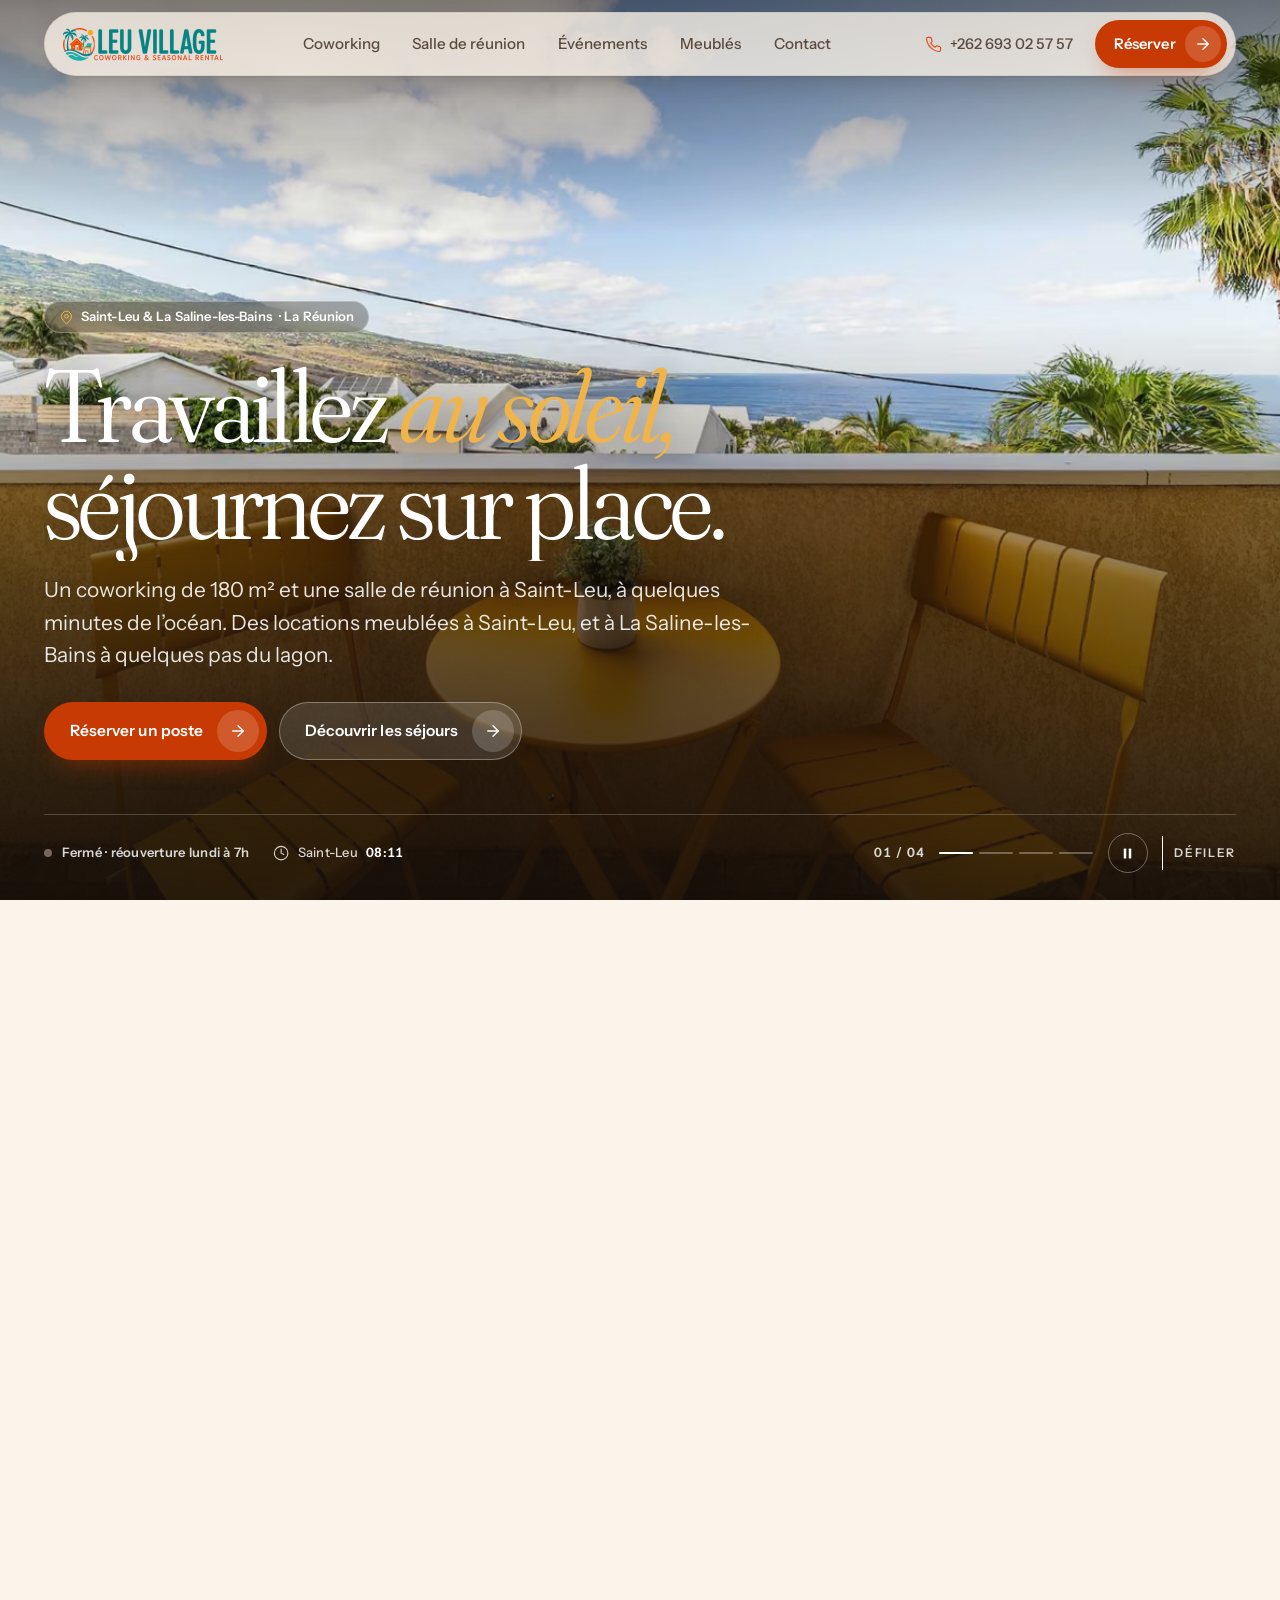
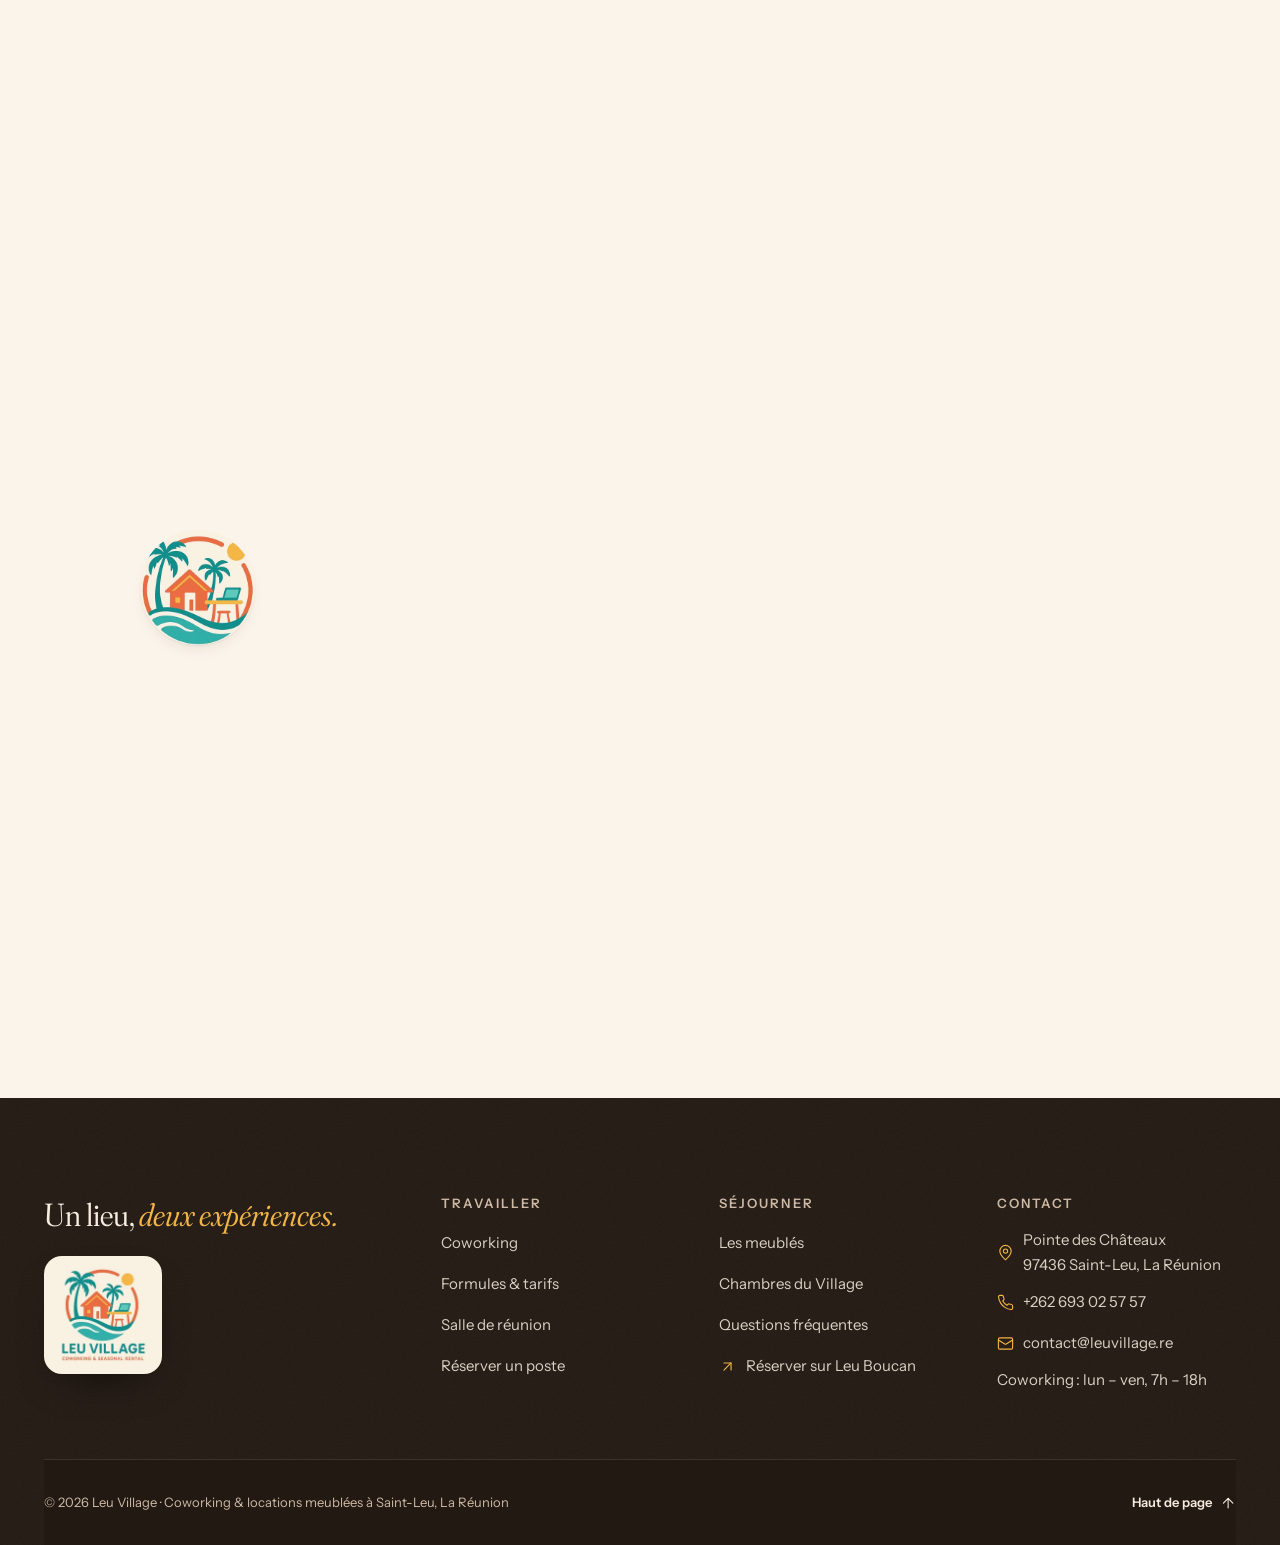
==== index.html @ 8057fae7 "Visionneuse au doigt, tags de la salle et vocabulaire « meublés » - Visionneuse des meublés : piste " ====
<!doctype html>
<html lang="fr">
<head>
<meta charset="utf-8">
<meta name="viewport" content="width=device-width, initial-scale=1, viewport-fit=cover">
<meta http-equiv="Content-Security-Policy" content="default-src 'self'; script-src 'self'; style-src 'self'; img-src 'self' data:; font-src 'self'; connect-src 'self'; frame-src https://www.google.com https://maps.google.com; form-action 'self' mailto:; base-uri 'self'; object-src 'none'; upgrade-insecure-requests">
<meta name="referrer" content="strict-origin-when-cross-origin">
<title>Leu Village — Coworking & locations meublées à Saint-Leu, La Réunion</title>
<meta name="description" content="Coworking de 180 m² avec salle de réunion à Saint-Leu, et chambres, meublés et bungalows à louer à Saint-Leu et La Saline-les-Bains, entre mer et montagne.">
<link rel="canonical" href="https://harris220.github.io/LeuVillage-Prod/">
<meta name="theme-color" content="#fbf4ea">
<meta property="og:type" content="website">
<meta property="og:locale" content="fr_FR">
<meta property="og:site_name" content="Leu Village">
<meta property="og:title" content="Leu Village — Coworking &amp; locations meublées à Saint-Leu, La Réunion">
<meta property="og:description" content="Coworking de 180 m² avec salle de réunion à Saint-Leu, et chambres, meublés et bungalows à louer à Saint-Leu et La Saline-les-Bains, entre mer et montagne.">
<meta property="og:url" content="https://harris220.github.io/LeuVillage-Prod/">
<meta property="og:image" content="https://harris220.github.io/LeuVillage-Prod/images/og-leu-village.jpg">
<meta property="og:image:width" content="1200">
<meta property="og:image:height" content="630">
<meta property="og:image:alt" content="Vue sur l’océan et les pentes de Saint-Leu depuis la Pointe des Châteaux">
<meta name="twitter:card" content="summary_large_image">
<link rel="icon" href="assets/img/favicon.ico" sizes="any">
<link rel="icon" type="image/png" href="assets/img/favicon-32.png" sizes="32x32">
<link rel="apple-touch-icon" href="assets/img/apple-touch-icon.png">
<link rel="preload" href="assets/fonts/fraunces.woff2" as="font" type="font/woff2" crossorigin>
<link rel="preload" href="assets/fonts/instrument-sans.woff2" as="font" type="font/woff2" crossorigin>
<link rel="preload" as="image" type="image/avif" imagesrcset="images/vue-mer-balcon-480.avif 480w, images/vue-mer-balcon-768.avif 768w, images/vue-mer-balcon-1280.avif 1280w, images/vue-mer-balcon-1920.avif 1920w, images/vue-mer-balcon-2560.avif 2560w" imagesizes="100vw" fetchpriority="high">
<link rel="stylesheet" href="assets/css/main.css?v=afa4deef04">
<script src="assets/js/main.js?v=4fcca2a781" defer></script>
<script type="application/ld+json">{"@context":"https://schema.org","@type":"LocalBusiness","name":"Leu Village","url":"https://harris220.github.io/LeuVillage-Prod/","description":"Espace de coworking de 180 m², salle de réunion, chambres et locations meublées à Saint-Leu et La Saline-les-Bains, La Réunion.","telephone":"+262693025757","email":"contact@leuvillage.re","image":"https://harris220.github.io/LeuVillage-Prod/images/og-leu-village.jpg","address":{"@type":"PostalAddress","streetAddress":"Pointe des Châteaux","postalCode":"97436","addressLocality":"Saint-Leu","addressRegion":"La Réunion","addressCountry":"RE"},"openingHoursSpecification":[{"@type":"OpeningHoursSpecification","dayOfWeek":["Monday","Tuesday","Wednesday","Thursday","Friday"],"opens":"07:00","closes":"18:00"}]}</script>
</head>
<body id="top">

<a class="skip-link" href="#main">Aller au contenu</a>
<header class="site-header" data-header>
  <div class="site-header__bar">
    <a class="site-header__logo" href="index.html" aria-label="Leu Village, retour à l’accueil">
      <picture>
        <source type="image/webp" srcset="assets/img/logo-leu-village-320.webp 320w, assets/img/logo-leu-village-640.webp 640w" sizes="170px">
        <img src="assets/img/logo-leu-village-320.png" srcset="assets/img/logo-leu-village-320.png 320w, assets/img/logo-leu-village-640.png 640w" sizes="170px" width="320" height="66" alt="Leu Village — Coworking &amp; Seasonal Rental">
      </picture>
    </a>
    <nav class="site-nav" aria-label="Navigation principale">
      <ul>
        <li><a href="coworking.html">Coworking</a></li>
        <li><a href="salle-de-reunion.html">Salle de réunion</a></li>
        <li><a href="evenements.html">Événements</a></li>
        <li><a href="meubles.html">Meublés</a></li>
        <li><a href="contact.html">Contact</a></li>
      </ul>
    </nav>
    <div class="site-header__actions">
      <a class="site-header__phone" href="tel:+262693025757" aria-label="Appeler Leu Village au +262 693 02 57 57"><svg class="icon" viewBox="0 0 24 24" aria-hidden="true" focusable="false"><path d="M22 16.92v3a2 2 0 0 1-2.18 2 19.79 19.79 0 0 1-8.63-3.07 19.5 19.5 0 0 1-6-6 19.79 19.79 0 0 1-3.07-8.67A2 2 0 0 1 4.11 2h3a2 2 0 0 1 2 1.72 12.84 12.84 0 0 0 .7 2.81 2 2 0 0 1-.45 2.11L8.09 9.91a16 16 0 0 0 6 6l1.27-1.27a2 2 0 0 1 2.11-.45 12.84 12.84 0 0 0 2.81.7A2 2 0 0 1 22 16.92z"/></svg><span>+262 693 02 57 57</span></a>
      <a class="btn btn--primary btn--sm" href="reserver.html" aria-label="Réserver"><span class="btn__label"><span class="btn__text" data-label="Réserver">Réserver</span></span><span class="btn__icon" aria-hidden="true"><svg class="icon" viewBox="0 0 24 24" aria-hidden="true" focusable="false"><path d="M5 12h14"/><path d="m12 5 7 7-7 7"/></svg><svg class="icon" viewBox="0 0 24 24" aria-hidden="true" focusable="false"><path d="M5 12h14"/><path d="m12 5 7 7-7 7"/></svg></span></a>
      <button class="menu-toggle" type="button" aria-expanded="false" aria-controls="mobile-menu"><span class="sr-only">Ouvrir le menu</span><span class="menu-toggle__bars" aria-hidden="true"></span></button>
    </div>
  </div>
</header>
<div class="mobile-menu" id="mobile-menu">
  <nav class="mobile-menu__nav" aria-label="Menu principal">
    <ul>
      <li><a class="d-0" href="index.html" aria-current="page"><small>01</small>Accueil</a></li>
      <li class="mobile-menu__group"><p class="mobile-menu__title">Travailler</p><ul><li><a class="d-1" href="coworking.html"><small>02</small>Coworking</a></li><li><a class="d-2" href="salle-de-reunion.html"><small>03</small>Salle de réunion</a></li><li><a class="d-3" href="evenements.html"><small>04</small>Événements</a></li></ul></li>
      <li class="mobile-menu__group"><p class="mobile-menu__title">Séjourner</p><ul><li><a class="d-4" href="meubles.html"><small>05</small>Les meublés</a></li></ul></li>
      <li class="mobile-menu__group"><p class="mobile-menu__title">Infos</p><ul><li><a class="d-5" href="contact.html"><small>06</small>Contact</a></li><li><a class="d-6" href="reserver.html"><small>07</small>Réserver</a></li></ul></li>
    </ul>
  </nav>
  <div class="mobile-menu__foot">
    <div class="mobile-menu__contact">
      <a href="tel:+262693025757"><svg class="icon" viewBox="0 0 24 24" aria-hidden="true" focusable="false"><path d="M22 16.92v3a2 2 0 0 1-2.18 2 19.79 19.79 0 0 1-8.63-3.07 19.5 19.5 0 0 1-6-6 19.79 19.79 0 0 1-3.07-8.67A2 2 0 0 1 4.11 2h3a2 2 0 0 1 2 1.72 12.84 12.84 0 0 0 .7 2.81 2 2 0 0 1-.45 2.11L8.09 9.91a16 16 0 0 0 6 6l1.27-1.27a2 2 0 0 1 2.11-.45 12.84 12.84 0 0 0 2.81.7A2 2 0 0 1 22 16.92z"/></svg>+262 693 02 57 57</a>
      <a href="mailto:contact@leuvillage.re"><svg class="icon" viewBox="0 0 24 24" aria-hidden="true" focusable="false"><rect width="20" height="16" x="2" y="4" rx="2"/><path d="m22 7-8.97 5.7a1.94 1.94 0 0 1-2.06 0L2 7"/></svg>contact@leuvillage.re</a>
    </div>
    <a class="btn btn--primary" href="reserver.html" aria-label="Réserver"><span class="btn__label"><span class="btn__text" data-label="Réserver">Réserver</span></span><span class="btn__icon" aria-hidden="true"><svg class="icon" viewBox="0 0 24 24" aria-hidden="true" focusable="false"><path d="M5 12h14"/><path d="m12 5 7 7-7 7"/></svg><svg class="icon" viewBox="0 0 24 24" aria-hidden="true" focusable="false"><path d="M5 12h14"/><path d="m12 5 7 7-7 7"/></svg></span></a>
  </div>
</div>
<main id="main" tabindex="-1">

<section class="hero intro" data-hero data-hero-slides aria-labelledby="page-titre">
  <div class="hero__media">
      <div class="hero__slide is-active"><picture><source type="image/avif" srcset="images/vue-mer-balcon-480.avif 480w, images/vue-mer-balcon-768.avif 768w, images/vue-mer-balcon-1280.avif 1280w, images/vue-mer-balcon-1920.avif 1920w, images/vue-mer-balcon-2560.avif 2560w" sizes="100vw"><source type="image/webp" srcset="images/vue-mer-balcon-480.webp 480w, images/vue-mer-balcon-768.webp 768w, images/vue-mer-balcon-1280.webp 1280w, images/vue-mer-balcon-1920.webp 1920w, images/vue-mer-balcon-2560.webp 2560w" sizes="100vw"><img src="images/vue-mer-balcon-768.webp" width="2560" height="1706" alt="Balcon aux chaises jaunes face à l’océan et aux pentes de Saint-Leu" fetchpriority="high" decoding="async"></picture></div>
      <div class="hero__slide"><picture><source type="image/avif" data-defer-srcset="images/piscine-bougainvillier-480.avif 480w, images/piscine-bougainvillier-768.avif 768w, images/piscine-bougainvillier-1280.avif 1280w, images/piscine-bougainvillier-1920.avif 1920w, images/piscine-bougainvillier-2560.avif 2560w" sizes="100vw"><source type="image/webp" data-defer-srcset="images/piscine-bougainvillier-480.webp 480w, images/piscine-bougainvillier-768.webp 768w, images/piscine-bougainvillier-1280.webp 1280w, images/piscine-bougainvillier-1920.webp 1920w, images/piscine-bougainvillier-2560.webp 2560w" sizes="100vw"><img data-defer-src="images/piscine-bougainvillier-768.webp" width="2560" height="1707" alt="Piscine privative et terrasse en bois sous les palmiers de la Pointe des Châteaux" loading="lazy" decoding="async"></picture></div>
      <div class="hero__slide"><picture><source type="image/avif" data-defer-srcset="images/bungalow-jardin-480.avif 480w, images/bungalow-jardin-800.avif 800w, images/bungalow-jardin-1280.avif 1280w, images/bungalow-jardin-1600.avif 1600w" sizes="100vw"><source type="image/webp" data-defer-srcset="images/bungalow-jardin-480.webp 480w, images/bungalow-jardin-800.webp 800w, images/bungalow-jardin-1280.webp 1280w, images/bungalow-jardin-1600.webp 1600w" sizes="100vw"><img data-defer-src="images/bungalow-jardin-800.webp" width="2560" height="1706" alt="Salon de jardin en bambou au cœur d’un jardin tropical à La Saline-les-Bains" loading="lazy" decoding="async"></picture></div>
      <div class="hero__slide"><picture><source type="image/avif" data-defer-srcset="images/terrasse-piscine-480.avif 480w, images/terrasse-piscine-768.avif 768w, images/terrasse-piscine-1280.avif 1280w, images/terrasse-piscine-1920.avif 1920w, images/terrasse-piscine-2560.avif 2560w" sizes="100vw"><source type="image/webp" data-defer-srcset="images/terrasse-piscine-480.webp 480w, images/terrasse-piscine-768.webp 768w, images/terrasse-piscine-1280.webp 1280w, images/terrasse-piscine-1920.webp 1920w, images/terrasse-piscine-2560.webp 2560w" sizes="100vw"><img data-defer-src="images/terrasse-piscine-768.webp" width="2560" height="1707" alt="Terrasse couverte au bord de la piscine, transats et végétation tropicale" loading="lazy" decoding="async"></picture></div>
  </div>
  <div class="container hero__inner">
    <div class="hero__content">
      <span class="chip chip--glass d-0" data-intro><svg class="icon" viewBox="0 0 24 24" aria-hidden="true" focusable="false"><path d="M20 10c0 4.993-5.539 10.193-7.399 11.799a1 1 0 0 1-1.202 0C9.539 20.193 4 14.993 4 10a8 8 0 0 1 16 0"/><circle cx="12" cy="10" r="3"/></svg>Saint-Leu &amp; La Saline-les-Bains<span class="hide-sm"> · La Réunion</span></span>
      <h1 class="hero__title" id="page-titre">
        <span class="line"><span class="d-0">Travaillez <em class="accent">au soleil,</em></span></span>
        <span class="line"><span class="d-1">séjournez sur place.</span></span>
      </h1>
      <p class="hero__lead d-1" data-intro>Un coworking de 180 m² et une salle de réunion à Saint-Leu, à quelques minutes de l’océan. Des locations meublées à Saint-Leu, et à La Saline-les-Bains à quelques pas du lagon.</p>
      <div class="hero__actions btn-row d-2" data-intro>
        <a class="btn btn--primary" href="reserver.html?offre=coworking" aria-label="Réserver un poste" data-magnetic><span class="btn__label"><span class="btn__text" data-label="Réserver un poste">Réserver un poste</span></span><span class="btn__icon" aria-hidden="true"><svg class="icon" viewBox="0 0 24 24" aria-hidden="true" focusable="false"><path d="M5 12h14"/><path d="m12 5 7 7-7 7"/></svg><svg class="icon" viewBox="0 0 24 24" aria-hidden="true" focusable="false"><path d="M5 12h14"/><path d="m12 5 7 7-7 7"/></svg></span></a>
        <a class="btn btn--glass" href="meubles.html" aria-label="Découvrir les séjours"><span class="btn__label"><span class="btn__text" data-label="Découvrir les séjours">Découvrir les séjours</span></span><span class="btn__icon" aria-hidden="true"><svg class="icon" viewBox="0 0 24 24" aria-hidden="true" focusable="false"><path d="M5 12h14"/><path d="m12 5 7 7-7 7"/></svg><svg class="icon" viewBox="0 0 24 24" aria-hidden="true" focusable="false"><path d="M5 12h14"/><path d="m12 5 7 7-7 7"/></svg></span></a>
      </div>
    </div>
    <div class="hero__meta d-3" data-intro>
      <div class="hero__meta-group">
        <p class="status" data-status><span class="status__dot"></span><span data-status-text>Accès libre · lun – ven, 7h – 18h</span></p>
        <p class="hero__clock"><svg class="icon" viewBox="0 0 24 24" aria-hidden="true" focusable="false"><circle cx="12" cy="12" r="10"/><path d="M12 6v6l4 2"/></svg><span>Saint-Leu</span><time data-clock>UTC+4</time></p>
      </div>
      <div class="hero__controls">
        <span class="hero__count" aria-hidden="true"><span data-hero-count>01</span> / 04</span>
        <div class="hero__bars"><button class="hero__bar is-active" type="button" aria-label="Afficher la photo 1" aria-current="true"><span></span></button><button class="hero__bar" type="button" aria-label="Afficher la photo 2"><span></span></button><button class="hero__bar" type="button" aria-label="Afficher la photo 3"><span></span></button><button class="hero__bar" type="button" aria-label="Afficher la photo 4"><span></span></button></div>
        <button class="hero__pause" type="button" aria-pressed="false" aria-label="Mettre le diaporama en pause"><svg class="icon icon-pause" viewBox="0 0 24 24" aria-hidden="true" focusable="false"><rect x="14" y="4" width="4" height="16" rx="1"/><rect x="6" y="4" width="4" height="16" rx="1"/></svg><svg class="icon icon-play" viewBox="0 0 24 24" aria-hidden="true" focusable="false"><path d="M7 4.5v15a1 1 0 0 0 1.5.86l12-7.5a1 1 0 0 0 0-1.72l-12-7.5A1 1 0 0 0 7 4.5z"/></svg></button>
        <a class="scroll-cue" href="#univers"><span class="scroll-cue__line" aria-hidden="true"></span>Défiler</a>
      </div>
    </div>
  </div>
</section>

<section class="section section--universes" id="univers" aria-label="Nos deux activités">
  <div class="container universes">
    
<div class="universe-cell d-0" data-reveal="left">
  <article class="universe universe--work" data-tilt>
    <div class="universe__media parallax-wrap" data-reveal-img>
      <picture data-parallax="0.06"><source type="image/avif" srcset="images/coworking-openspace-480.avif 480w, images/coworking-openspace-800.avif 800w, images/coworking-openspace-1024.avif 1024w" sizes="(min-width: 900px) 46vw, 100vw"><source type="image/webp" srcset="images/coworking-openspace-480.webp 480w, images/coworking-openspace-800.webp 800w, images/coworking-openspace-1024.webp 1024w" sizes="(min-width: 900px) 46vw, 100vw"><img src="images/coworking-openspace-800.webp" width="1024" height="1024" alt="Image d’illustration : open space lumineux avec postes de travail et plantes vertes" loading="lazy" decoding="async" class="fade-img"></picture>
      <p class="place-badge"><span class="place-badge__icon"><svg class="icon" viewBox="0 0 24 24" aria-hidden="true" focusable="false"><path d="M20 10c0 4.993-5.539 10.193-7.399 11.799a1 1 0 0 1-1.202 0C9.539 20.193 4 14.993 4 10a8 8 0 0 1 16 0"/><circle cx="12" cy="10" r="3"/></svg></span><span class="place-badge__text"><span class="sr-only">Lieu : </span>Saint-Leu</span></p>
      <span class="media-note"><svg class="icon" viewBox="0 0 24 24" aria-hidden="true" focusable="false"><circle cx="12" cy="12" r="10"/><path d="M12 16v-4"/><path d="M12 8h.01"/></svg>Image d’illustration</span>
    </div>
    <div class="universe__body" data-stagger>
      <p class="universe__label"><svg class="icon" viewBox="0 0 24 24" aria-hidden="true" focusable="false"><path d="M20 16V7a2 2 0 0 0-2-2H6a2 2 0 0 0-2 2v9m16 0H4m16 0 1.28 2.55a1 1 0 0 1-.9 1.45H3.62a1 1 0 0 1-.9-1.45L4 16"/></svg>Travailler</p>
      <h2 class="universe__title"><a class="universe__link" href="coworking.html">Coworking &amp; salle de réunion</a></h2>
      <p class="universe__text">180 m² pour les indépendants, télétravailleurs et entreprises : postes en open space ou en zone calme, une salle de réunion, une terrasse et un parking privé.</p>
      <ul class="universe__facts"><li><svg class="icon" viewBox="0 0 24 24" aria-hidden="true" focusable="false"><rect width="20" height="14" x="2" y="3" rx="2"/><path d="M8 21h8"/><path d="M12 17v4"/></svg>8 postes, avec ou sans écran</li><li><svg class="icon" viewBox="0 0 24 24" aria-hidden="true" focusable="false"><circle cx="12" cy="12" r="10"/><path d="M12 6v6l4 2"/></svg>Accès libre lun – ven, 7h – 18h</li><li><svg class="icon" viewBox="0 0 24 24" aria-hidden="true" focusable="false"><path d="M2 3h20"/><path d="M21 3v11a2 2 0 0 1-2 2H5a2 2 0 0 1-2-2V3"/><path d="m7 21 5-5 5 5"/></svg>Salle de réunion 6 à 8 personnes</li></ul>
      <div class="universe__actions">
        <span class="btn btn--primary" aria-hidden="true"><span class="btn__label"><span class="btn__text" data-label="Découvrir le coworking">Découvrir le coworking</span></span><span class="btn__icon"><svg class="icon" viewBox="0 0 24 24" aria-hidden="true" focusable="false"><path d="M5 12h14"/><path d="m12 5 7 7-7 7"/></svg><svg class="icon" viewBox="0 0 24 24" aria-hidden="true" focusable="false"><path d="M5 12h14"/><path d="m12 5 7 7-7 7"/></svg></span></span>
        <a class="link universe__secondary" href="salle-de-reunion.html">La salle de réunion <svg class="icon" viewBox="0 0 24 24" aria-hidden="true" focusable="false"><path d="M5 12h14"/><path d="m12 5 7 7-7 7"/></svg></a>
      </div>
    </div>
  </article>
</div>
    
<div class="universe-cell d-1" data-reveal="right">
  <article class="universe universe--stay" data-tilt>
    <div class="universe__media parallax-wrap" data-reveal-img>
      <picture data-parallax="0.06"><source type="image/avif" srcset="images/piscine-bougainvillier-480.avif 480w, images/piscine-bougainvillier-768.avif 768w, images/piscine-bougainvillier-1280.avif 1280w, images/piscine-bougainvillier-1920.avif 1920w, images/piscine-bougainvillier-2560.avif 2560w" sizes="(min-width: 900px) 46vw, 100vw"><source type="image/webp" srcset="images/piscine-bougainvillier-480.webp 480w, images/piscine-bougainvillier-768.webp 768w, images/piscine-bougainvillier-1280.webp 1280w, images/piscine-bougainvillier-1920.webp 1920w, images/piscine-bougainvillier-2560.webp 2560w" sizes="(min-width: 900px) 46vw, 100vw"><img src="images/piscine-bougainvillier-768.webp" width="2560" height="1707" alt="Piscine privative et terrasse en bois sous les palmiers, à la Pointe des Châteaux" loading="lazy" decoding="async" class="fade-img"></picture>
      <p class="place-badge"><span class="place-badge__icon"><svg class="icon" viewBox="0 0 24 24" aria-hidden="true" focusable="false"><path d="M20 10c0 4.993-5.539 10.193-7.399 11.799a1 1 0 0 1-1.202 0C9.539 20.193 4 14.993 4 10a8 8 0 0 1 16 0"/><circle cx="12" cy="10" r="3"/></svg></span><span class="place-badge__text"><span class="sr-only">Lieu : </span>Saint-Leu / La Saline</span></p>
      
    </div>
    <div class="universe__body" data-stagger>
      <p class="universe__label"><svg class="icon" viewBox="0 0 24 24" aria-hidden="true" focusable="false"><path d="M2 20v-8a2 2 0 0 1 2-2h16a2 2 0 0 1 2 2v8"/><path d="M4 10V6a2 2 0 0 1 2-2h12a2 2 0 0 1 2 2v4"/><path d="M12 4v6"/><path d="M2 18h20"/></svg>Séjourner</p>
      <h2 class="universe__title"><a class="universe__link" href="meubles.html">Chambres, meublés &amp; bungalows</a></h2>
      <p class="universe__text">Des chambres sur place, des meublés à la Pointe des Châteaux et des bungalows à deux pas du lagon de La Saline-les-Bains.</p>
      <ul class="universe__facts"><li><svg class="icon" viewBox="0 0 24 24" aria-hidden="true" focusable="false"><path d="M2 20v-8a2 2 0 0 1 2-2h16a2 2 0 0 1 2 2v8"/><path d="M4 10V6a2 2 0 0 1 2-2h12a2 2 0 0 1 2 2v4"/><path d="M12 4v6"/><path d="M2 18h20"/></svg>Chambres, T3, T5 et bungalows</li><li><svg class="icon" viewBox="0 0 24 24" aria-hidden="true" focusable="false"><path d="M2 6c.6.5 1.2 1 2.5 1C7 7 7 5 9.5 5c2.6 0 2.4 2 5 2 2.5 0 2.5-2 5-2 1.3 0 1.9.5 2.5 1"/><path d="M2 12c.6.5 1.2 1 2.5 1 2.5 0 2.5-2 5-2 2.6 0 2.4 2 5 2 2.5 0 2.5-2 5-2 1.3 0 1.9.5 2.5 1"/><path d="M2 18c.6.5 1.2 1 2.5 1 2.5 0 2.5-2 5-2 2.6 0 2.4 2 5 2 2.5 0 2.5-2 5-2 1.3 0 1.9.5 2.5 1"/></svg>Saint-Leu et La Saline-les-Bains</li><li><svg class="icon" viewBox="0 0 24 24" aria-hidden="true" focusable="false"><path d="M9.937 15.5A2 2 0 0 0 8.5 14.063l-6.135-1.582a.5.5 0 0 1 0-.962L8.5 9.936A2 2 0 0 0 9.937 8.5l1.582-6.135a.5.5 0 0 1 .963 0L14.063 8.5A2 2 0 0 0 15.5 9.937l6.135 1.581a.5.5 0 0 1 0 .964L15.5 14.063a2 2 0 0 0-1.437 1.437l-1.582 6.135a.5.5 0 0 1-.963 0z"/></svg>Draps et linge fournis</li></ul>
      <div class="universe__actions">
        <span class="btn btn--primary" aria-hidden="true"><span class="btn__label"><span class="btn__text" data-label="Découvrir les meublés">Découvrir les meublés</span></span><span class="btn__icon"><svg class="icon" viewBox="0 0 24 24" aria-hidden="true" focusable="false"><path d="M5 12h14"/><path d="m12 5 7 7-7 7"/></svg><svg class="icon" viewBox="0 0 24 24" aria-hidden="true" focusable="false"><path d="M5 12h14"/><path d="m12 5 7 7-7 7"/></svg></span></span>
        <a class="link universe__secondary" href="https://www.leuboucan.re/" target="_blank" rel="noopener noreferrer">Réserver <svg class="icon" viewBox="0 0 24 24" aria-hidden="true" focusable="false"><path d="M7 7h10v10"/><path d="M7 17 17 7"/></svg><span class="sr-only"> un logement (nouvel onglet)</span></a>
      </div>
    </div>
  </article>
</div>
  </div>
  <div class="container">
    <a class="event-band" href="evenements.html" data-reveal>
      <span class="event-band__icon"><svg class="icon" viewBox="0 0 24 24" aria-hidden="true" focusable="false"><path d="M9.937 15.5A2 2 0 0 0 8.5 14.063l-6.135-1.582a.5.5 0 0 1 0-.962L8.5 9.936A2 2 0 0 0 9.937 8.5l1.582-6.135a.5.5 0 0 1 .963 0L14.063 8.5A2 2 0 0 0 15.5 9.937l6.135 1.581a.5.5 0 0 1 0 .964L15.5 14.063a2 2 0 0 0-1.437 1.437l-1.582 6.135a.5.5 0 0 1-.963 0z"/></svg></span>
      <span class="event-band__text"><strong>Organiser un événement :</strong> privatisez le coworking et les meublés.</span>
      <span class="event-band__cta">Découvrir <svg class="icon" viewBox="0 0 24 24" aria-hidden="true" focusable="false"><path d="M5 12h14"/><path d="m12 5 7 7-7 7"/></svg></span>
    </a>
  </div>
</section>

<section class="section section--tight about" aria-labelledby="about-titre">
  <div class="container about__grid">
    <img class="about__emblem" src="assets/img/emblem-320.webp" width="160" height="160" alt="" loading="lazy" decoding="async">
    <div>
      <h2 class="h3 about__title" id="about-titre" data-split>Leu Village, <em class="accent">entre mer et montagne</em></h2>
      <p class="lead" data-reveal>Sur la côte ouest de La Réunion, Leu Village réunit un espace de coworking de 180 m² à la Pointe des Châteaux et des logements meublés, de Saint-Leu à La Saline-les-Bains. Indépendants, télétravailleurs, nomades digitaux ou vacanciers : chacun y trouve un cadre pour travailler ou un pied-à-terre à quelques minutes de l’océan.</p>
    </div>
  </div>
</section>

<section class="section section--tight contact-band-wrap" aria-labelledby="contact-titre">
  <div class="container">
    <div class="contact-band" data-reveal>
      <div class="contact-band__head">
        <h2 class="h3" id="contact-titre">Une question ? <em class="accent">Parlons-en.</em></h2>
        <p class="muted">Pour le coworking, la salle ou un séjour, nous vous répondons avec plaisir.</p>
      </div>
      <ul class="contact-band__list">
        <li><a class="contact-card" href="tel:+262693025757"><span class="contact-card__icon"><svg class="icon" viewBox="0 0 24 24" aria-hidden="true" focusable="false"><path d="M22 16.92v3a2 2 0 0 1-2.18 2 19.79 19.79 0 0 1-8.63-3.07 19.5 19.5 0 0 1-6-6 19.79 19.79 0 0 1-3.07-8.67A2 2 0 0 1 4.11 2h3a2 2 0 0 1 2 1.72 12.84 12.84 0 0 0 .7 2.81 2 2 0 0 1-.45 2.11L8.09 9.91a16 16 0 0 0 6 6l1.27-1.27a2 2 0 0 1 2.11-.45 12.84 12.84 0 0 0 2.81.7A2 2 0 0 1 22 16.92z"/></svg></span><span><span class="contact-card__label">Téléphone</span><span class="contact-card__value">+262 693 02 57 57</span></span></a></li>
        <li><a class="contact-card" href="mailto:contact@leuvillage.re"><span class="contact-card__icon"><svg class="icon" viewBox="0 0 24 24" aria-hidden="true" focusable="false"><rect width="20" height="16" x="2" y="4" rx="2"/><path d="m22 7-8.97 5.7a1.94 1.94 0 0 1-2.06 0L2 7"/></svg></span><span><span class="contact-card__label">E-mail</span><span class="contact-card__value">contact@leuvillage.re</span></span></a></li>
        <li><a class="contact-card" href="https://www.google.com/maps/search/?api=1&query=Pointe+des+Ch%C3%A2teaux%2C+97436+Saint-Leu%2C+La+R%C3%A9union" target="_blank" rel="noopener noreferrer"><span class="contact-card__icon"><svg class="icon" viewBox="0 0 24 24" aria-hidden="true" focusable="false"><path d="M20 10c0 4.993-5.539 10.193-7.399 11.799a1 1 0 0 1-1.202 0C9.539 20.193 4 14.993 4 10a8 8 0 0 1 16 0"/><circle cx="12" cy="10" r="3"/></svg></span><span><span class="contact-card__label">Coworking · itinéraire<span class="sr-only"> (nouvel onglet)</span></span><span class="contact-card__value">Pointe des Châteaux, Saint-Leu</span></span></a></li>
      </ul>
      <div class="btn-row"><a class="btn btn--dark" href="contact.html" aria-label="Nous écrire"><span class="btn__label"><span class="btn__text" data-label="Nous écrire">Nous écrire</span></span><span class="btn__icon" aria-hidden="true"><svg class="icon" viewBox="0 0 24 24" aria-hidden="true" focusable="false"><path d="M5 12h14"/><path d="m12 5 7 7-7 7"/></svg><svg class="icon" viewBox="0 0 24 24" aria-hidden="true" focusable="false"><path d="M5 12h14"/><path d="m12 5 7 7-7 7"/></svg></span></a></div>
    </div>
  </div>
</section>

</main>

<footer class="site-footer on-night">
  <div class="container site-footer__top">
    <div class="site-footer__brand">
      <p class="site-footer__tagline">Un lieu, <em>deux expériences.</em></p>
      <picture class="site-footer__logo">
        <source type="image/webp" srcset="assets/img/logo-leu-village-carre-240.webp 240w, assets/img/logo-leu-village-carre-480.webp 480w" sizes="128px">
        <img src="assets/img/logo-leu-village-carre-240.jpg" width="240" height="240" alt="Leu Village, coworking et locations à Saint-Leu" loading="lazy" decoding="async">
      </picture>
    </div>
    <nav aria-labelledby="footer-travailler">
      <h2 id="footer-travailler">Travailler</h2>
      <ul class="site-footer__list">
        <li><a href="coworking.html">Coworking</a></li>
        <li><a href="coworking.html#formules">Formules &amp; tarifs</a></li>
        <li><a href="salle-de-reunion.html">Salle de réunion</a></li>
        <li><a href="reserver.html?offre=coworking">Réserver un poste</a></li>
      </ul>
    </nav>
    <nav aria-labelledby="footer-sejourner">
      <h2 id="footer-sejourner">Séjourner</h2>
      <ul class="site-footer__list">
        <li><a href="meubles.html">Les meublés</a></li>
        <li><a href="meubles.html#chambres">Chambres du Village</a></li>
        <li><a href="meubles.html#questions">Questions fréquentes</a></li>
        <li><a href="https://www.leuboucan.re/" target="_blank" rel="noopener noreferrer"><svg class="icon" viewBox="0 0 24 24" aria-hidden="true" focusable="false"><path d="M7 7h10v10"/><path d="M7 17 17 7"/></svg>Réserver sur Leu Boucan<span class="sr-only"> (nouvel onglet)</span></a></li>
      </ul>
    </nav>
    <div>
      <h2>Contact</h2>
      <ul class="site-footer__list">
        <li><a href="https://www.google.com/maps/search/?api=1&query=Pointe+des+Ch%C3%A2teaux%2C+97436+Saint-Leu%2C+La+R%C3%A9union" target="_blank" rel="noopener noreferrer"><svg class="icon" viewBox="0 0 24 24" aria-hidden="true" focusable="false"><path d="M20 10c0 4.993-5.539 10.193-7.399 11.799a1 1 0 0 1-1.202 0C9.539 20.193 4 14.993 4 10a8 8 0 0 1 16 0"/><circle cx="12" cy="10" r="3"/></svg><span>Pointe des Châteaux<br>97436 Saint-Leu, La Réunion<span class="sr-only"> (itinéraire, nouvel onglet)</span></span></a></li>
        <li><a href="tel:+262693025757"><svg class="icon" viewBox="0 0 24 24" aria-hidden="true" focusable="false"><path d="M22 16.92v3a2 2 0 0 1-2.18 2 19.79 19.79 0 0 1-8.63-3.07 19.5 19.5 0 0 1-6-6 19.79 19.79 0 0 1-3.07-8.67A2 2 0 0 1 4.11 2h3a2 2 0 0 1 2 1.72 12.84 12.84 0 0 0 .7 2.81 2 2 0 0 1-.45 2.11L8.09 9.91a16 16 0 0 0 6 6l1.27-1.27a2 2 0 0 1 2.11-.45 12.84 12.84 0 0 0 2.81.7A2 2 0 0 1 22 16.92z"/></svg>+262 693 02 57 57</a></li>
        <li><a href="mailto:contact@leuvillage.re"><svg class="icon" viewBox="0 0 24 24" aria-hidden="true" focusable="false"><rect width="20" height="16" x="2" y="4" rx="2"/><path d="m22 7-8.97 5.7a1.94 1.94 0 0 1-2.06 0L2 7"/></svg>contact@leuvillage.re</a></li>
        <li>Coworking : lun – ven, 7h – 18h</li>
      </ul>
    </div>
  </div>
  <div class="container site-footer__bottom">
    <p>© <span data-year>2026</span> Leu Village · Coworking &amp; locations meublées à Saint-Leu, La Réunion</p>
    <a class="to-top" href="#top">Haut de page <svg class="icon" viewBox="0 0 24 24" aria-hidden="true" focusable="false"><path d="M5 12h14"/><path d="m12 5 7 7-7 7"/></svg></a>
  </div>
</footer>

</body>
</html>
---- assets/css/main.css ----
/* ==========================================================================
   Leu Village — Coworking & locations meublées · Saint-Leu, La Réunion
   Design system : crème + corail (le teal reste dans le logo)
   Typo : Fraunces (titres) · Instrument Sans (texte)
   ========================================================================== */

/* ---------- Polices (auto-hébergées) ---------- */
@font-face {
  font-family: "Fraunces";
  src: url("../fonts/fraunces.woff2") format("woff2");
  font-weight: 300 600;
  font-style: normal;
  font-display: swap;
}
@font-face {
  font-family: "Fraunces";
  src: url("../fonts/fraunces-italic.woff2") format("woff2");
  font-weight: 300 600;
  font-style: italic;
  font-display: swap;
}
@font-face {
  font-family: "Instrument Sans";
  src: url("../fonts/instrument-sans.woff2") format("woff2");
  font-weight: 400 700;
  font-style: normal;
  font-display: swap;
}
/* Polices de secours calées pour limiter les décalages au chargement */
@font-face {
  font-family: "Fraunces Fallback";
  src: local("Georgia");
  size-adjust: 101%;
  ascent-override: 96%;
  descent-override: 25%;
  line-gap-override: 0%;
}
@font-face {
  font-family: "Instrument Sans Fallback";
  src: local("Arial");
  size-adjust: 95%;
  ascent-override: 100%;
  descent-override: 26%;
  line-gap-override: 0%;
}

/* ---------- Jetons ---------- */
:root {
  /* Couleurs (échantillonnées sur le logo) */
  --cream: #fbf4ea;
  --sand: #f2e8d9;
  --sand-2: #eadcc6;
  --surface: #fffdf9;
  --ink: #2e2318;
  --ink-2: #5c4b3d;
  --muted: #75655a;
  --line: #ecdfca;
  --line-2: #ddccb2;
  --coral: #e4480c;
  --coral-600: #c73a04;
  --coral-700: #b43305;
  --coral-100: #fbe4d7;
  --amber: #f0b448;
  --amber-100: #fbf0d8;
  --amber-ink: #6b4a12;
  --night: #221912;
  --night-2: #30241a;
  --on-night: #f8ecdf;
  --on-night-muted: #cdb9a5;
  --danger: #a8281e;

  /* Typographie */
  --ff-display: "Fraunces", "Fraunces Fallback", Georgia, "Times New Roman", serif;
  --ff-text: "Instrument Sans", "Instrument Sans Fallback", "Segoe UI", system-ui, -apple-system, sans-serif;
  --fs-hero: clamp(2.85rem, 1.15rem + 6.6vw, 7.6rem);
  --fs-h1: clamp(2.55rem, 1.35rem + 4.4vw, 5.6rem);
  --fs-h2: clamp(2.05rem, 1.3rem + 2.9vw, 4.15rem);
  --fs-h3: clamp(1.45rem, 1.18rem + 1.05vw, 2.2rem);
  --fs-h4: clamp(1.18rem, 1.08rem + 0.42vw, 1.45rem);
  --fs-lead: clamp(1.08rem, 1rem + 0.38vw, 1.34rem);
  --fs-body: clamp(1rem, 0.975rem + 0.12vw, 1.0625rem);
  --fs-sm: 0.9375rem;
  --fs-xs: 0.8125rem;
  --fs-2xs: 0.75rem;

  /* Mise en page */
  --gutter: clamp(1rem, 0.35rem + 3vw, 3rem);
  --container: 1360px;
  --container-narrow: 940px;
  --section: clamp(4.5rem, 2.8rem + 7vw, 9.5rem);
  --header-h: 64px;
  --header-top: 12px;

  /* Rayons */
  --r-xs: 8px;
  --r-sm: 12px;
  --r-md: 18px;
  --r-lg: 26px;
  --r-xl: 36px;
  --r-pill: 999px;

  /* Ombres : toujours décalées, jamais en halo */
  --sh-1: 0 1px 2px rgb(46 35 24 / 0.06), 0 8px 20px -12px rgb(46 35 24 / 0.2);
  --sh-2: 0 2px 6px rgb(46 35 24 / 0.07), 0 20px 44px -22px rgb(46 35 24 / 0.32);
  --sh-3: 0 6px 14px rgb(46 35 24 / 0.08), 0 44px 84px -34px rgb(46 35 24 / 0.42);
  --sh-coral: 0 12px 26px -12px rgb(199 58 4 / 0.6);

  /* Mouvement */
  --ease-out: cubic-bezier(0.22, 1, 0.36, 1);
  --ease-in-out: cubic-bezier(0.65, 0, 0.35, 1);
  --ease-in: cubic-bezier(0.55, 0, 1, 0.45);
  --ease-back: cubic-bezier(0.34, 1.45, 0.64, 1);
  --t-fast: 180ms;
  --t-base: 320ms;
  --t-slow: 700ms;
  --t-slower: 1100ms;

  /* Plans */
  --z-header: 70;
  --z-menu: 60;
  --z-dialog: 80;
  --z-cursor: 90;

  color-scheme: light;
  interpolate-size: allow-keywords;
}

/* ---------- Base ---------- */
*,
*::before,
*::after {
  box-sizing: border-box;
}
html {
  -webkit-text-size-adjust: 100%;
  text-size-adjust: 100%;
  scroll-padding-top: calc(var(--header-h) + var(--header-top) + 24px);
}
@media (prefers-reduced-motion: no-preference) {
  html {
    scroll-behavior: smooth;
  }
}
body {
  margin: 0;
  min-height: 100vh;
  background: var(--cream);
  color: var(--ink);
  font-family: var(--ff-text);
  font-size: var(--fs-body);
  line-height: 1.65;
  font-kerning: normal;
  -webkit-font-smoothing: antialiased;
  -moz-osx-font-smoothing: grayscale;
  overflow-x: clip;
}
img,
picture,
svg,
video,
iframe {
  display: block;
  max-width: 100%;
}
img {
  height: auto;
}
a {
  color: inherit;
  text-decoration: none;
}
button,
input,
select,
textarea {
  font: inherit;
  color: inherit;
  letter-spacing: inherit;
}
button {
  cursor: pointer;
  background: none;
  border: 0;
  padding: 0;
}
h1,
h2,
h3,
h4 {
  margin: 0;
  font-family: var(--ff-display);
  font-weight: 380;
  line-height: 1.04;
  letter-spacing: -0.022em;
  text-wrap: balance;
}
p {
  margin: 0;
  text-wrap: pretty;
}
ul,
ol {
  margin: 0;
  padding: 0;
  list-style: none;
}
figure,
dl,
dd {
  margin: 0;
}
em {
  font-style: italic;
}
strong {
  font-weight: 600;
}
::selection {
  background: var(--coral-600);
  color: #fff;
}
:focus-visible {
  outline: 2.5px solid var(--coral-600);
  outline-offset: 3px;
  border-radius: 6px;
}
.on-night :focus-visible,
.hero :focus-visible {
  outline-color: var(--amber);
}
[hidden] {
  display: none !important;
}
.icon {
  width: 1.25em;
  height: 1.25em;
  flex: none;
  fill: none;
  stroke: currentColor;
  stroke-width: 1.6;
  stroke-linecap: round;
  stroke-linejoin: round;
}
.sr-only {
  position: absolute !important;
  width: 1px;
  height: 1px;
  padding: 0;
  margin: -1px;
  overflow: hidden;
  clip: rect(0 0 0 0);
  white-space: nowrap;
  border: 0;
}
.skip-link {
  position: fixed;
  top: 12px;
  left: 12px;
  z-index: 200;
  padding: 0.8rem 1.2rem;
  border-radius: var(--r-pill);
  background: var(--ink);
  color: var(--cream);
  font-weight: 600;
  transform: translateY(-160%);
  transition: transform var(--t-base) var(--ease-out);
}
.skip-link:focus-visible {
  transform: none;
}

/* ---------- Mise en page ---------- */
.container {
  width: min(100% - 2 * var(--gutter), var(--container));
  margin-inline: auto;
}
.section {
  position: relative;
  padding-block: var(--section);
}
.section--sand {
  background: var(--sand);
}
/* Section mise en avant : un seul panneau sable par page, posé sur le crème avec les coins
   arrondis de la carte « Réserver » et du bandeau de contact. */
.section--panel {
  margin-inline: clamp(0.5rem, 1.5vw, 1.5rem);
  border: 1px solid var(--line);
  border-radius: clamp(24px, 3vw, var(--r-xl));
  background: var(--sand);
}
.section--tight {
  padding-block: calc(var(--section) * 0.62);
}
.section--flush-top {
  padding-top: 0;
}
.stack > * + * {
  margin-top: var(--stack, 1.25rem);
}

/* ---------- Typographie ---------- */
.eyebrow {
  display: inline-flex;
  align-items: center;
  gap: 0.75rem;
  font-size: var(--fs-xs);
  font-weight: 600;
  letter-spacing: 0.16em;
  text-transform: uppercase;
  color: var(--ink-2);
}
.eyebrow__num {
  font-family: var(--ff-display);
  font-style: italic;
  font-weight: 400;
  font-size: 1.05rem;
  letter-spacing: 0;
  text-transform: none;
  color: var(--coral-600);
}
.eyebrow__num::after {
  content: "";
  display: inline-block;
  width: 28px;
  height: 1px;
  margin-left: 0.75rem;
  vertical-align: middle;
  background: currentColor;
  opacity: 0.6;
}
.eyebrow--dot::before {
  content: "";
  width: 7px;
  height: 7px;
  border-radius: 50%;
  background: var(--coral);
}
.on-night .eyebrow,
.hero .eyebrow {
  color: var(--on-night-muted);
}
.on-night .eyebrow__num,
.hero .eyebrow__num {
  color: var(--amber);
}
.h2 {
  font-size: var(--fs-h2);
  font-weight: 370;
  line-height: 1.02;
  letter-spacing: -0.026em;
}
.h3 {
  font-size: var(--fs-h3);
  font-weight: 400;
  line-height: 1.08;
  letter-spacing: -0.018em;
}
.h4 {
  font-size: var(--fs-h4);
  font-weight: 480;
  line-height: 1.2;
  letter-spacing: -0.01em;
}
.accent {
  font-style: italic;
  font-weight: 340;
  color: var(--coral);
}
.on-night .accent,
.hero .accent,
.cta-card .accent {
  color: var(--amber);
}
.lead {
  font-size: var(--fs-lead);
  line-height: 1.55;
  color: var(--ink-2);
  max-width: 60ch;
}
.on-night .lead,
.hero .lead {
  color: rgb(248 236 223 / 0.86);
}
.muted {
  color: var(--muted);
}
.small {
  font-size: var(--fs-sm);
}

/* En-tête de section */
.section-head {
  display: grid;
  gap: 1.4rem 4rem;
  margin-bottom: clamp(2.5rem, 1.5rem + 3.5vw, 5rem);
}
.section-head__title {
  max-width: 17ch;
}
.section-head--split {
  grid-template-columns: minmax(0, 1.15fr) minmax(0, 0.85fr);
  align-items: end;
}
.section-head--split .lead {
  justify-self: end;
}
.section-head--center {
  justify-items: center;
  text-align: center;
}
.section-head--center .section-head__title {
  max-width: 20ch;
}
.section-head--center .lead {
  margin-inline: auto;
}
@media (max-width: 899px) {
  .section-head--split {
    grid-template-columns: 1fr;
  }
  .section-head--split .lead {
    justify-self: start;
  }
}

/* ---------- Liens ---------- */
.link {
  display: inline-flex;
  align-items: center;
  gap: 0.5rem;
  font-weight: 600;
  color: var(--coral-700);
  background: linear-gradient(currentColor, currentColor) 0 100% / 0 1.5px no-repeat;
  padding-bottom: 2px;
  transition: background-size var(--t-slow) var(--ease-out), color var(--t-base);
}
.link:hover {
  background-size: 100% 1.5px;
}
.link .icon {
  transition: transform var(--t-base) var(--ease-out);
}
.link:hover .icon {
  transform: translateX(4px);
}

/* ---------- Boutons ---------- */
.btn {
  --btn-bg: var(--coral-600);
  --btn-bg-hover: var(--coral-700);
  --btn-fg: #fff;
  --btn-icon-bg: rgb(255 255 255 / 0.16);
  --btn-icon-fg: currentColor;
  position: relative;
  display: inline-flex;
  align-items: center;
  justify-content: center;
  gap: 0.85rem;
  min-height: 54px;
  padding: 0.45rem 0.45rem 0.45rem 1.55rem;
  border: 1px solid transparent;
  border-radius: var(--r-pill);
  background: var(--btn-bg);
  color: var(--btn-fg);
  font-family: var(--ff-text);
  font-size: 0.97rem;
  font-weight: 600;
  line-height: 1;
  letter-spacing: 0.005em;
  white-space: nowrap;
  cursor: pointer;
  isolation: isolate;
  touch-action: manipulation;
  -webkit-tap-highlight-color: transparent;
  transition:
    background-color var(--t-base) var(--ease-out),
    border-color var(--t-base) var(--ease-out),
    color var(--t-base) var(--ease-out),
    box-shadow var(--t-base) var(--ease-out),
    transform var(--t-base) var(--ease-out);
}
.btn:not(:has(.btn__icon)) {
  padding-inline: 1.6rem;
}
.btn:hover {
  background: var(--btn-bg-hover);
}
.btn:active {
  transform: scale(0.98);
}
.btn__label {
  display: block;
  overflow: hidden;
  padding-block: 0.2em;
}
.btn__text {
  position: relative;
  display: block;
  transition: transform 0.55s var(--ease-out);
}
.btn__text::after {
  content: attr(data-label);
  position: absolute;
  left: 0;
  top: 100%;
  padding-top: 0.4em;
}
.btn:hover .btn__text,
.btn:focus-visible .btn__text {
  transform: translateY(calc(-100% - 0.4em));
}
.btn__icon {
  position: relative;
  display: grid;
  place-items: center;
  width: 42px;
  height: 42px;
  border-radius: 50%;
  background: var(--btn-icon-bg);
  color: var(--btn-icon-fg);
  overflow: hidden;
  transition: background-color var(--t-base) var(--ease-out), transform var(--t-base) var(--ease-out);
}
.btn__icon .icon {
  width: 18px;
  height: 18px;
  stroke-width: 1.8;
  transition: transform 0.55s var(--ease-out);
}
.btn__icon .icon + .icon {
  position: absolute;
  transform: translateX(-180%);
}
.btn:hover .btn__icon .icon:first-child,
.btn:focus-visible .btn__icon .icon:first-child {
  transform: translateX(180%);
}
.btn:hover .btn__icon .icon + .icon,
.btn:focus-visible .btn__icon .icon + .icon {
  transform: none;
}
.btn--primary {
  box-shadow: var(--sh-coral);
}
.btn--primary:hover {
  box-shadow: 0 16px 30px -12px rgb(199 58 4 / 0.7);
}
.btn--light {
  --btn-bg: #fff;
  --btn-bg-hover: var(--surface);
  --btn-fg: var(--ink);
  --btn-icon-bg: var(--coral-600);
  --btn-icon-fg: #fff;
  box-shadow: var(--sh-1);
}
.btn--ghost {
  --btn-bg: transparent;
  --btn-bg-hover: rgb(46 35 24 / 0.05);
  --btn-fg: var(--ink);
  --btn-icon-bg: var(--ink);
  --btn-icon-fg: var(--cream);
  border-color: var(--line-2);
}
.btn--ghost:hover {
  border-color: var(--ink-2);
}
.btn--glass {
  --btn-bg: rgb(255 255 255 / 0.12);
  --btn-bg-hover: rgb(255 255 255 / 0.22);
  --btn-fg: #fff;
  --btn-icon-bg: rgb(255 255 255 / 0.18);
  border-color: rgb(255 255 255 / 0.32);
  -webkit-backdrop-filter: blur(10px) saturate(1.3);
  backdrop-filter: blur(10px) saturate(1.3);
}
.btn--dark {
  --btn-bg: var(--ink);
  --btn-bg-hover: #000;
  --btn-fg: var(--cream);
  --btn-icon-bg: var(--coral-600);
  --btn-icon-fg: #fff;
}
.btn--sm {
  min-height: 46px;
  gap: 0.6rem;
  padding: 0.3rem 0.3rem 0.3rem 1.15rem;
  font-size: 0.92rem;
}
.btn--sm:not(:has(.btn__icon)) {
  padding-inline: 1.2rem;
}
.btn--sm .btn__icon {
  width: 36px;
  height: 36px;
}
.btn[disabled],
.btn[aria-disabled="true"] {
  opacity: 0.5;
  pointer-events: none;
}
.btn.is-loading .btn__icon .icon {
  opacity: 0;
}
.btn.is-loading .btn__icon::after {
  content: "";
  position: absolute;
  width: 18px;
  height: 18px;
  border: 2px solid currentColor;
  border-right-color: transparent;
  border-radius: 50%;
  animation: spin 0.8s linear infinite;
}
.btn-row {
  display: flex;
  flex-wrap: wrap;
  gap: 0.75rem;
  align-items: center;
}
.icon-btn {
  display: inline-grid;
  place-items: center;
  width: 48px;
  height: 48px;
  border-radius: 50%;
  border: 1px solid var(--line-2);
  background: var(--surface);
  color: var(--ink);
  transition: background-color var(--t-base), border-color var(--t-base), color var(--t-base), transform var(--t-base) var(--ease-out);
}
.icon-btn:hover {
  background: var(--ink);
  border-color: var(--ink);
  color: var(--cream);
}
.icon-btn:active {
  transform: scale(0.94);
}
.icon-btn[disabled] {
  opacity: 0.35;
  pointer-events: none;
}
.icon-btn .icon {
  width: 20px;
  height: 20px;
}

/* ---------- Pastilles ---------- */
.chip {
  display: inline-flex;
  align-items: center;
  gap: 0.45rem;
  min-height: 32px;
  padding: 0.3rem 0.85rem;
  border-radius: var(--r-pill);
  border: 1px solid var(--line-2);
  background: var(--surface);
  color: var(--ink-2);
  font-size: var(--fs-xs);
  font-weight: 600;
  letter-spacing: 0.01em;
  line-height: 1.2;
  white-space: nowrap;
}
.chip .icon {
  width: 15px;
  height: 15px;
  color: var(--coral);
}
.chip--glass {
  border-color: rgb(255 255 255 / 0.28);
  background: rgb(30 20 14 / 0.32);
  color: #fff;
  -webkit-backdrop-filter: blur(10px);
  backdrop-filter: blur(10px);
}
.chip--glass .icon {
  color: var(--amber);
}
.chip--amber {
  border-color: rgb(240 180 72 / 0.55);
  background: var(--amber-100);
  color: var(--amber-ink);
}
.chip--amber .icon {
  color: var(--amber-ink);
}
.chips {
  display: flex;
  flex-wrap: wrap;
  gap: 0.5rem;
}
.chips__break {
  flex-basis: 100%;
  height: 0;
}

/* ---------- En-tête ---------- */
.site-header {
  position: fixed;
  inset: var(--header-top) 0 auto;
  z-index: var(--z-header);
  padding-inline: var(--gutter);
  pointer-events: none;
  view-transition-name: site-header;
}
.site-header__bar {
  pointer-events: auto;
  display: grid;
  grid-template-columns: auto 1fr auto;
  align-items: center;
  gap: 1rem;
  width: min(100%, var(--container));
  height: var(--header-h);
  margin-inline: auto;
  padding: 0 0.5rem 0 1.15rem;
  border-radius: var(--r-pill);
  border: 1px solid rgb(46 35 24 / 0.07);
  background: rgb(251 244 234 / 0.78);
  -webkit-backdrop-filter: blur(18px) saturate(1.5);
  backdrop-filter: blur(18px) saturate(1.5);
  box-shadow: 0 1px 2px rgb(46 35 24 / 0.05), 0 12px 30px -18px rgb(46 35 24 / 0.35);
  transition: transform 0.6s var(--ease-out), background-color var(--t-base);
}
@supports not ((backdrop-filter: blur(1px)) or (-webkit-backdrop-filter: blur(1px))) {
  .site-header__bar {
    background: rgb(251 244 234 / 0.97);
  }
}
.site-header.is-hidden .site-header__bar {
  transform: translateY(calc(-100% - var(--header-top) - 12px));
}
.site-header__logo {
  display: flex;
  align-items: center;
  height: 44px;
  border-radius: 10px;
}
.site-header__logo img {
  width: auto;
  height: 33px;
}
.site-nav {
  justify-self: center;
}
.site-nav ul {
  display: flex;
  align-items: center;
  gap: 0.15rem;
}
.site-nav a {
  position: relative;
  display: block;
  padding: 0.6rem 0.95rem;
  border-radius: var(--r-pill);
  color: var(--ink-2);
  font-size: 0.95rem;
  font-weight: 500;
  white-space: nowrap;
  transition: background-color var(--t-base), color var(--t-base);
}
.site-nav a:hover {
  background: rgb(46 35 24 / 0.06);
  color: var(--ink);
}
.site-nav a[aria-current="page"] {
  color: var(--coral-700);
  background: var(--coral-100);
}
.site-header__actions {
  display: flex;
  align-items: center;
  gap: 0.4rem;
  justify-self: end;
}
.site-header__phone {
  display: inline-flex;
  align-items: center;
  gap: 0.5rem;
  height: 46px;
  padding: 0 0.95rem;
  border-radius: var(--r-pill);
  color: var(--ink-2);
  font-size: 0.92rem;
  font-weight: 500;
  white-space: nowrap;
  transition: background-color var(--t-base), color var(--t-base);
}
.site-header__phone:hover {
  background: rgb(46 35 24 / 0.06);
  color: var(--ink);
}
.site-header__phone .icon {
  width: 17px;
  height: 17px;
  color: var(--coral);
}
.menu-toggle {
  display: none;
  position: relative;
  width: 46px;
  height: 46px;
  border-radius: 50%;
  background: var(--ink);
  color: var(--cream);
}
.menu-toggle__bars,
.menu-toggle__bars::before,
.menu-toggle__bars::after {
  position: absolute;
  left: 50%;
  top: 50%;
  width: 18px;
  height: 1.6px;
  margin-left: -9px;
  border-radius: 2px;
  background: currentColor;
  transition: transform 0.5s var(--ease-out), opacity var(--t-fast);
}
.menu-toggle__bars {
  background: transparent;
}
.menu-toggle__bars::before {
  content: "";
  transform: translateY(-4px);
}
.menu-toggle__bars::after {
  content: "";
  transform: translateY(4px);
}
.menu-toggle[aria-expanded="true"] .menu-toggle__bars::before {
  transform: rotate(45deg);
}
.menu-toggle[aria-expanded="true"] .menu-toggle__bars::after {
  transform: rotate(-45deg);
}
/* Cinq entrées de menu : le numéro passe en icône sous 1280 px, les liens se resserrent,
   puis le menu bascule en burger sous 1100 px (seuil repris dans main.js). */
@media (max-width: 1279px) {
  .site-header__phone span {
    display: none;
  }
  .site-header__phone {
    width: 46px;
    padding: 0;
    justify-content: center;
  }
  .site-nav a {
    padding-inline: 0.7rem;
  }
}
@media (max-width: 1099px) {
  .site-nav {
    display: none;
  }
  .menu-toggle {
    display: inline-block;
  }
  .site-header__bar {
    grid-template-columns: auto 1fr;
  }
}
@media (max-width: 599px) {
  :root {
    --header-h: 60px;
    --header-top: 10px;
  }
  .site-header__bar {
    padding-left: 0.95rem;
  }
  .site-header__logo img {
    height: 28px;
  }
  .site-header__phone {
    display: none;
  }
  .site-header__actions .btn {
    min-height: 44px;
    padding: 0 1.05rem;
  }
  .site-header__actions .btn .btn__icon {
    display: none;
  }
}
@media (max-width: 359px) {
  .site-header__logo img {
    height: 24px;
  }
  .site-header__actions .btn {
    padding: 0 0.85rem;
    font-size: 0.86rem;
  }
}

/* ---------- Menu mobile ---------- */
.mobile-menu {
  position: fixed;
  inset: 0;
  z-index: var(--z-menu);
  display: flex;
  flex-direction: column;
  padding: calc(var(--header-top) + var(--header-h) + 2rem) var(--gutter) max(1.5rem, env(safe-area-inset-bottom));
  background: var(--cream);
  overflow-y: auto;
  overscroll-behavior: contain;
  visibility: hidden;
  clip-path: inset(0 0 100% 0);
  transition: clip-path 0.75s var(--ease-in-out), visibility 0s linear 0.75s;
}
.mobile-menu.is-open {
  visibility: visible;
  clip-path: inset(0 0 0 0);
  transition: clip-path 0.75s var(--ease-in-out), visibility 0s;
}
.mobile-menu__nav {
  flex: 1;
}
.mobile-menu__nav li {
  border-bottom: 1px solid var(--line);
  overflow: hidden;
}
.mobile-menu__nav a {
  display: flex;
  align-items: baseline;
  gap: 1rem;
  padding: 0.9rem 0;
  font-family: var(--ff-display);
  font-size: clamp(1.75rem, 1.2rem + 3.5vw, 2.6rem);
  font-weight: 360;
  line-height: 1.1;
  letter-spacing: -0.02em;
  transform: translateY(110%);
  transition: transform 0.8s var(--ease-out), color var(--t-base);
  transition-delay: calc(var(--i, 0) * 60ms);
}
.mobile-menu__nav a small {
  font-family: var(--ff-text);
  font-size: var(--fs-xs);
  font-weight: 600;
  letter-spacing: 0.1em;
  color: var(--coral-600);
}
.mobile-menu__nav a[aria-current="page"] {
  color: var(--coral-600);
}
.mobile-menu.is-open .mobile-menu__nav a {
  transform: none;
  transition-delay: calc(0.25s + var(--i, 0) * 60ms);
}
.mobile-menu__foot {
  display: grid;
  gap: 1.25rem;
  padding-top: 2rem;
  opacity: 0;
  transform: translateY(16px);
  transition: opacity 0.5s, transform 0.7s var(--ease-out);
}
.mobile-menu.is-open .mobile-menu__foot {
  opacity: 1;
  transform: none;
  transition-delay: 0.55s;
}
.mobile-menu__contact {
  display: grid;
  gap: 0.4rem;
  color: var(--ink-2);
  font-size: var(--fs-sm);
}
.mobile-menu__contact a {
  display: inline-flex;
  align-items: center;
  gap: 0.6rem;
  min-height: 40px;
}
.mobile-menu__contact .icon {
  color: var(--coral);
}
@media (min-width: 1000px) {
  .mobile-menu {
    display: none;
  }
}

/* ---------- Statut ouvert / fermé ---------- */
.status {
  display: inline-flex;
  align-items: center;
  gap: 0.6rem;
  font-size: var(--fs-xs);
  font-weight: 600;
  letter-spacing: 0.02em;
}
.status__dot {
  position: relative;
  width: 8px;
  height: 8px;
  border-radius: 50%;
  background: var(--muted);
}
.status.is-open .status__dot {
  background: var(--amber);
}
.status.is-open .status__dot::after {
  content: "";
  position: absolute;
  inset: -4px;
  border-radius: 50%;
  border: 1.5px solid var(--amber);
  animation: pulse 2.2s var(--ease-out) infinite;
}

/* ---------- Hero accueil ---------- */
.hero {
  position: relative;
  display: grid;
  align-items: end;
  min-height: 100svh;
  min-height: max(100svh, 620px);
  color: #fff;
  background: var(--night);
  overflow: clip;
  isolation: isolate;
}
.hero--page {
  min-height: max(84svh, 560px);
}
.hero__media {
  position: absolute;
  inset: 0;
  z-index: -2;
  will-change: transform;
}
.hero__slide {
  position: absolute;
  inset: 0;
  opacity: 0;
  transition: opacity 1.8s var(--ease-in-out);
}
.hero__slide.is-active {
  opacity: 1;
}
.hero__slide img {
  width: 100%;
  height: 100%;
  object-fit: cover;
  transform: scale(1.1);
}
.hero__slide.is-active img {
  animation: kenburns 10s var(--ease-out) forwards;
}
.hero__slide:first-child.is-active img {
  animation-name: kenburns-first;
}
.hero::before,
.hero::after {
  content: "";
  position: absolute;
  inset: 0;
  z-index: -1;
  pointer-events: none;
}
.hero::before {
  background:
    linear-gradient(180deg, rgb(26 17 11 / 0.55) 0%, rgb(26 17 11 / 0) 26%),
    linear-gradient(0deg, rgb(24 15 9 / 0.86) 0%, rgb(24 15 9 / 0.5) 34%, rgb(24 15 9 / 0) 64%),
    radial-gradient(120% 70% at 12% 92%, rgb(24 15 9 / 0.55) 0%, rgb(24 15 9 / 0) 60%);
}
.hero::after {
  opacity: 0.09;
  background-image: url("data:image/svg+xml,%3Csvg xmlns='http://www.w3.org/2000/svg' width='160' height='160'%3E%3Cfilter id='n'%3E%3CfeTurbulence type='fractalNoise' baseFrequency='.9' numOctaves='2' stitchTiles='stitch'/%3E%3CfeColorMatrix values='0 0 0 0 1 0 0 0 0 1 0 0 0 0 1 0 0 0 .55 0'/%3E%3C/filter%3E%3Crect width='100%25' height='100%25' filter='url(%23n)'/%3E%3C/svg%3E");
  mix-blend-mode: soft-light;
}
.hero__inner {
  position: relative;
  padding-top: calc(var(--header-top) + var(--header-h) + 3rem);
  padding-bottom: clamp(1.25rem, 3vh, 2.25rem);
}
.hero__content {
  max-width: 980px;
}
.hero__content > .chip {
  margin-bottom: clamp(1.25rem, 2.5vh, 2rem);
}
.hero__title {
  font-size: var(--fs-hero);
  font-weight: 340;
  line-height: 0.95;
  letter-spacing: -0.035em;
  text-shadow: 0 2px 30px rgb(20 13 8 / 0.35);
}
.hero--page .hero__title {
  font-size: var(--fs-h1);
}
.line {
  display: block;
  overflow: hidden;
  padding: 0 0.12em 0.1em 0;
  margin-bottom: -0.1em;
}
.line > span {
  display: block;
}
.hero__lead {
  margin-top: clamp(1.25rem, 2.6vh, 2rem);
  font-size: var(--fs-lead);
  line-height: 1.55;
  max-width: 54ch;
  color: rgb(255 255 255 / 0.88);
}
.hero__actions {
  margin-top: clamp(1.5rem, 3.4vh, 2.5rem);
}
.hero__meta {
  display: flex;
  align-items: center;
  justify-content: space-between;
  gap: 1rem 2rem;
  flex-wrap: wrap;
  margin-top: clamp(2.25rem, 6vh, 4.5rem);
  padding-top: 1.1rem;
  border-top: 1px solid rgb(255 255 255 / 0.2);
  color: rgb(255 255 255 / 0.82);
  font-size: var(--fs-xs);
}
.hero__meta-group {
  display: flex;
  align-items: center;
  gap: 1.5rem;
  flex-wrap: wrap;
}
.hero__clock {
  display: inline-flex;
  align-items: center;
  gap: 0.5rem;
  font-weight: 500;
  letter-spacing: 0.02em;
}
.hero__clock time {
  font-variant-numeric: tabular-nums;
  font-weight: 600;
  color: #fff;
}
.hero__controls {
  display: flex;
  align-items: center;
  gap: 0.9rem;
}
.hero__count {
  font-variant-numeric: tabular-nums;
  font-weight: 600;
  letter-spacing: 0.08em;
}
.hero__bars {
  display: flex;
  gap: 6px;
}
.hero__bar {
  position: relative;
  width: 34px;
  height: 24px;
}
.hero__bar::before,
.hero__bar span {
  content: "";
  position: absolute;
  left: 0;
  right: 0;
  top: 50%;
  height: 2px;
  margin-top: -1px;
  border-radius: 2px;
  background: rgb(255 255 255 / 0.3);
}
.hero__bar span {
  background: #fff;
  transform: scaleX(0);
  transform-origin: left;
}
.hero__bar.is-done span {
  transform: scaleX(1);
}
.hero__bar.is-active span {
  animation: bar-fill var(--slide-dur, 7s) linear forwards;
}
.hero.is-paused .hero__bar.is-active span,
.hero.is-offscreen .hero__bar.is-active span {
  animation-play-state: paused;
}
.hero__pause {
  display: grid;
  place-items: center;
  width: 40px;
  height: 40px;
  border-radius: 50%;
  border: 1px solid rgb(255 255 255 / 0.35);
  color: #fff;
  transition: background-color var(--t-base);
}
.hero__pause:hover {
  background: rgb(255 255 255 / 0.14);
}
.hero__pause .icon {
  width: 15px;
  height: 15px;
  fill: currentColor;
  stroke: none;
}
.hero__pause .icon-play,
.hero.is-paused .hero__pause .icon-pause {
  display: none;
}
.hero.is-paused .hero__pause .icon-play {
  display: block;
}
.scroll-cue {
  display: inline-flex;
  align-items: center;
  gap: 0.7rem;
  font-weight: 600;
  letter-spacing: 0.14em;
  text-transform: uppercase;
  font-size: var(--fs-2xs);
}
.scroll-cue__line {
  position: relative;
  width: 1px;
  height: 34px;
  overflow: hidden;
  background: rgb(255 255 255 / 0.25);
}
.scroll-cue__line::after {
  content: "";
  position: absolute;
  inset: 0;
  background: #fff;
  animation: scroll-cue 2.2s var(--ease-in-out) infinite;
}
@media (max-width: 699px) {
  .hero__clock,
  .scroll-cue {
    display: none;
  }
  .hero__meta {
    margin-top: 2rem;
  }
  .hero__actions .btn {
    flex: 1 1 auto;
  }
}

/* Entrée du hero (CSS pur, aucun JS requis) */
.intro .line > span {
  animation: rise 1.25s var(--ease-out) both;
  animation-delay: calc(0.25s + var(--i, 0) * 0.11s);
}
.intro [data-intro] {
  animation: fade-up 1.1s var(--ease-out) both;
  animation-delay: calc(0.55s + var(--i, 0) * 0.1s);
}
.intro [data-intro-img] {
  animation: clip-up 1.5s var(--ease-in-out) both;
  animation-delay: calc(0.15s + var(--i, 0) * 0.1s);
}
.intro [data-intro-img] img {
  animation: settle 2s var(--ease-out) both;
  animation-delay: calc(0.15s + var(--i, 0) * 0.1s);
}

/* ---------- Hero des pages (éditorial) ---------- */
.page-hero {
  padding-top: calc(var(--header-top) + var(--header-h) + clamp(2.5rem, 1rem + 6vw, 6.5rem));
  padding-bottom: clamp(3rem, 2rem + 4vw, 6rem);
}
.page-hero__grid {
  display: grid;
  grid-template-columns: minmax(0, 1.08fr) minmax(0, 0.92fr);
  gap: clamp(2rem, 1rem + 4vw, 5.5rem);
  align-items: center;
}
.page-hero__text > * + * {
  margin-top: clamp(1.1rem, 0.8rem + 1vw, 1.75rem);
}
.page-hero__title {
  font-size: var(--fs-h1);
  font-weight: 350;
  line-height: 0.98;
  letter-spacing: -0.032em;
}
.page-hero__facts {
  padding-top: 0.5rem;
}
.page-hero__media {
  position: relative;
}
.page-hero__frame {
  position: relative;
  aspect-ratio: 4 / 5;
  border-radius: var(--r-xl);
  overflow: hidden;
  background: var(--sand-2);
  box-shadow: var(--sh-3);
}
.page-hero__frame img {
  width: 100%;
  height: 100%;
  object-fit: cover;
}
.page-hero__tag {
  position: absolute;
  right: clamp(-1rem, -1.5vw, -0.5rem);
  top: 12%;
  display: grid;
  gap: 0.15rem;
  padding: 1rem 1.25rem;
  border-radius: var(--r-md);
  background: var(--surface);
  box-shadow: var(--sh-2);
}
.page-hero__tag strong {
  font-family: var(--ff-display);
  font-size: 1.9rem;
  font-weight: 400;
  line-height: 1;
  color: var(--coral);
  font-variant-numeric: tabular-nums;
}
.page-hero__tag span {
  font-size: var(--fs-xs);
  color: var(--muted);
  font-weight: 500;
}
.breadcrumb {
  display: flex;
  flex-wrap: wrap;
  align-items: center;
  gap: 0.5rem;
  font-size: var(--fs-xs);
  color: var(--muted);
  font-weight: 500;
}
.breadcrumb a:hover {
  color: var(--coral-600);
}
.breadcrumb li + li::before {
  content: "/";
  margin-right: 0.5rem;
  color: var(--line-2);
}
@media (max-width: 899px) {
  .page-hero__grid {
    grid-template-columns: 1fr;
  }
  .page-hero__frame {
    aspect-ratio: 4 / 3.2;
  }
  .page-hero__tag {
    right: 0.9rem;
    top: auto;
    bottom: 0.9rem;
  }
}

/* Badge circulaire rotatif */
.badge-spin {
  position: absolute;
  left: clamp(-3rem, -3vw, -1rem);
  bottom: 9%;
  display: grid;
  place-items: center;
  width: clamp(104px, 9vw, 136px);
  aspect-ratio: 1;
  border-radius: 50%;
  background: var(--cream);
  box-shadow: var(--sh-2);
}
.badge-spin svg {
  position: absolute;
  inset: 6px;
  width: calc(100% - 12px);
  height: calc(100% - 12px);
  animation: spin 24s linear infinite;
}
.badge-spin text {
  font-family: var(--ff-text);
  font-size: 10.4px;
  font-weight: 600;
  letter-spacing: 2.6px;
  fill: var(--ink-2);
  text-transform: uppercase;
}
.badge-spin img {
  width: 46%;
  height: auto;
  border-radius: 50%;
}
@media (max-width: 899px) {
  .badge-spin {
    left: auto;
    right: 0.9rem;
    top: 0.9rem;
    bottom: auto;
    width: 96px;
  }
}

/* ---------- Chiffres clés ---------- */
.figures {
  display: grid;
  grid-template-columns: repeat(4, minmax(0, 1fr));
  margin-top: clamp(3rem, 2rem + 4vw, 6rem);
  border-top: 1px solid var(--line-2);
}
.figure {
  padding: clamp(1.4rem, 1rem + 1.4vw, 2.4rem) clamp(0.75rem, 2vw, 2rem) 0 0;
}
.figure + .figure {
  padding-left: clamp(0.75rem, 2vw, 2rem);
  border-left: 1px solid var(--line);
}
.figure__value {
  display: block;
  font-family: var(--ff-display);
  font-size: clamp(2.6rem, 1.6rem + 3.6vw, 5.2rem);
  font-weight: 330;
  line-height: 0.95;
  letter-spacing: -0.04em;
  color: var(--coral);
  font-variant-numeric: tabular-nums lining-nums;
  white-space: nowrap;
}
.figure__value small {
  font-size: 0.42em;
  letter-spacing: 0;
  margin-left: 0.1em;
}
.figure__label {
  display: block;
  margin-top: 0.85rem;
  font-size: var(--fs-sm);
  color: var(--ink-2);
  max-width: 22ch;
}
@media (max-width: 799px) {
  .figures {
    grid-template-columns: repeat(2, minmax(0, 1fr));
  }
  .figure:nth-child(3) {
    padding-left: 0;
    border-left: 0;
  }
  .figure:nth-child(n + 3) {
    border-top: 1px solid var(--line);
    margin-top: 1.4rem;
  }
}

/* ---------- Onglets ---------- */
.tabs__list {
  position: relative;
  display: inline-flex;
  gap: 0.25rem;
  padding: 0.35rem;
  border-radius: var(--r-pill);
  background: var(--surface);
  border: 1px solid var(--line);
  box-shadow: var(--sh-1);
  max-width: 100%;
  overflow-x: auto;
  scrollbar-width: none;
}
.tabs__list::-webkit-scrollbar {
  display: none;
}
.tabs__indicator {
  position: absolute;
  top: 0.35rem;
  bottom: 0.35rem;
  left: 0;
  width: var(--w, 0);
  border-radius: var(--r-pill);
  background: var(--ink);
  transform: translateX(var(--x, 0));
  transition: transform 0.6s var(--ease-out), width 0.6s var(--ease-out);
}
.tabs__tab {
  position: relative;
  z-index: 1;
  min-height: 46px;
  padding: 0 1.25rem;
  border-radius: var(--r-pill);
  color: var(--ink-2);
  font-weight: 600;
  font-size: 0.95rem;
  white-space: nowrap;
  transition: color var(--t-base);
}
.tabs__tab:hover {
  color: var(--ink);
}
.tabs__tab[aria-selected="true"] {
  color: var(--cream);
}
.tabs:not(.is-ready) .tabs__tab[aria-selected="true"] {
  background: var(--ink);
}
.tabs__panel {
  margin-top: clamp(2rem, 1.5rem + 2vw, 3.5rem);
}
.tabs__panel.is-entering {
  animation: fade-up 0.7s var(--ease-out) both;
}

/* ---------- Cartes tarifs ---------- */
.prices {
  display: grid;
  grid-template-columns: repeat(var(--cols, 4), minmax(0, 1fr));
  gap: clamp(12px, 1.2vw, 18px);
}
@media (max-width: 1099px) {
  .prices {
    --cols: 2;
  }
}
@media (max-width: 639px) {
  .prices {
    --cols: 1;
  }
}
/* Formules d'événement : quatre cartes côte à côte ; la sous-grille garde titres, prix, textes,
   listes et boutons alignés d'une carte à l'autre, même quand un titre passe sur deux lignes */
.prices--formules .price-card {
  display: grid;
  grid-row: span 5;
  grid-template-rows: subgrid;
  row-gap: 1.25rem;
}
/* badge posé à cheval sur le bord, pour ne pas chevaucher le texte d'une carte étroite ;
   l'écart entre cartes lui laisse la place quand elles s'empilent */
.prices--formules {
  row-gap: clamp(22px, 2vw, 28px);
}
.prices--formules .price-card__badge {
  top: 0;
  transform: translateY(-50%);
}
.price-card {
  position: relative;
  display: flex;
  flex-direction: column;
  gap: 1.25rem;
  padding: clamp(1.5rem, 1.2rem + 1vw, 2.25rem);
  border-radius: var(--r-lg);
  background: var(--surface);
  border: 1px solid var(--line);
  transition: transform 0.6s var(--ease-out), box-shadow 0.6s var(--ease-out), border-color var(--t-base);
}
.price-card:hover {
  transform: translateY(-6px);
  box-shadow: var(--sh-3);
  border-color: var(--line-2);
}
.price-card__kicker {
  font-size: var(--fs-xs);
  font-weight: 600;
  letter-spacing: 0.14em;
  text-transform: uppercase;
  color: var(--coral-600);
}
.price-card__title {
  margin-top: 0.35rem;
  font-size: clamp(1.4rem, 1.2rem + 0.6vw, 1.75rem);
  font-weight: 420;
}
.price-card__price {
  display: flex;
  align-items: flex-end;
  gap: 0.6rem;
  padding-block: 0.25rem 1.1rem;
  border-bottom: 1px solid var(--line);
}
.price-card__amount {
  font-family: var(--ff-display);
  font-size: clamp(3.2rem, 2.4rem + 2.6vw, 4.5rem);
  font-weight: 330;
  line-height: 0.82;
  letter-spacing: -0.045em;
  color: var(--ink);
  font-variant-numeric: tabular-nums lining-nums;
}
.price-card__quote {
  font-family: var(--ff-display);
  font-size: clamp(1.7rem, 1.35rem + 0.8vw, 2.2rem);
  font-weight: 350;
  line-height: 1;
  letter-spacing: -0.02em;
  white-space: nowrap;
  color: var(--ink);
}
.price-card__amount sup {
  font-size: 0.45em;
  vertical-align: 0.95em;
  margin-left: 0.05em;
  letter-spacing: 0;
}
/* l'équivalent TTC passe sur sa propre ligne, sous le prix HT */
.price-card__price {
  flex-wrap: wrap;
}
.price-card__ttc {
  flex-basis: 100%;
  font-size: var(--fs-xs);
  font-weight: 500;
  color: var(--muted);
}
.price-card.is-featured .price-card__ttc {
  color: var(--on-night-muted);
}
.price-card__unit {
  padding-bottom: 0.2rem;
  font-size: var(--fs-xs);
  font-weight: 600;
  line-height: 1.3;
  color: var(--muted);
}
.price-card__desc {
  color: var(--ink-2);
  font-size: var(--fs-sm);
}
.price-card .checks {
  flex: 1;
}
.price-card .btn {
  align-self: stretch;
  justify-content: space-between;
}
.price-card__badge {
  position: absolute;
  top: 1.25rem;
  right: 1.25rem;
}
.price-card.is-featured {
  background: var(--night);
  border-color: var(--night);
  color: var(--on-night);
}
.price-card.is-featured .price-card__kicker {
  color: var(--amber);
}
.price-card.is-featured .price-card__amount,
.price-card.is-featured .price-card__quote {
  color: var(--amber);
}
.price-card.is-featured .price-card__unit,
.price-card.is-featured .price-card__desc {
  color: var(--on-night-muted);
}
.price-card.is-featured .price-card__price {
  border-color: rgb(248 236 223 / 0.14);
}
.price-card.is-featured .checks li {
  color: var(--on-night);
}
.price-card.is-featured .checks li::before {
  background-color: rgb(240 180 72 / 0.16);
  color: var(--amber);
}
.price-note {
  margin-top: 1.5rem;
  display: flex;
  flex-wrap: wrap;
  gap: 0.5rem 1.5rem;
  align-items: center;
  color: var(--muted);
  font-size: var(--fs-sm);
}

/* Liste à coches */
.checks {
  display: grid;
  gap: 0.7rem;
}
.checks li {
  position: relative;
  padding-left: 2rem;
  font-size: var(--fs-sm);
  line-height: 1.5;
  color: var(--ink-2);
}
.checks li::before {
  content: "";
  position: absolute;
  left: 0;
  top: 0.08em;
  width: 1.3rem;
  height: 1.3rem;
  border-radius: 50%;
  background: var(--coral-100) url("data:image/svg+xml,%3Csvg xmlns='http://www.w3.org/2000/svg' viewBox='0 0 24 24' fill='none' stroke='%23c73a04' stroke-width='3' stroke-linecap='round' stroke-linejoin='round'%3E%3Cpath d='M20 6 9 17l-5-5'/%3E%3C/svg%3E") center / 0.72rem no-repeat;
}
.price-card.is-featured .checks li::before {
  background-image: url("data:image/svg+xml,%3Csvg xmlns='http://www.w3.org/2000/svg' viewBox='0 0 24 24' fill='none' stroke='%23f0b448' stroke-width='3' stroke-linecap='round' stroke-linejoin='round'%3E%3Cpath d='M20 6 9 17l-5-5'/%3E%3C/svg%3E");
}
.checks--cols {
  grid-template-columns: repeat(2, minmax(0, 1fr));
  gap: 0.8rem 1.5rem;
}
@media (max-width: 559px) {
  .checks--cols {
    grid-template-columns: 1fr;
  }
}

/* ---------- Bloc média + texte ---------- */
.split {
  display: grid;
  grid-template-columns: minmax(0, 1fr) minmax(0, 1fr);
  gap: clamp(2rem, 1rem + 5vw, 6.5rem);
  align-items: center;
}
@media (max-width: 899px) {
  .split {
    grid-template-columns: 1fr;
  }
}
.frame {
  position: relative;
  border-radius: var(--r-xl);
  overflow: hidden;
  background: var(--sand-2);
}
.frame img {
  width: 100%;
  height: 100%;
  object-fit: cover;
}
.frame--tall {
  aspect-ratio: 4 / 5;
}
.frame--wide {
  aspect-ratio: 3 / 2;
}
.parallax-wrap {
  overflow: hidden;
}
.parallax-wrap > picture {
  position: absolute;
  left: 0;
  right: 0;
  top: -8%;
  height: 116% !important;
  will-change: transform;
}
/* Les <picture> remplissent leur cadre (sinon l'image garde son ratio natif) */
.hero__slide picture,
.universe__media picture,
.frame picture,
.page-hero__frame picture,
.cta-card__media picture,
.listing__slide picture,
.sticky-story__img picture,
.story-step__media picture {
  display: block;
  width: 100%;
  height: 100%;
}
/* Liste de lieux / points d'intérêt */
.places {
  display: grid;
  margin-top: 2rem;
  border-top: 1px solid var(--line-2);
}
.place {
  display: grid;
  grid-template-columns: auto 1fr;
  gap: 0.25rem 1.1rem;
  padding: 1.15rem 0;
  border-bottom: 1px solid var(--line);
}
.place .icon {
  grid-row: span 2;
  width: 26px;
  height: 26px;
  margin-top: 0.15rem;
  color: var(--coral);
  stroke-width: 1.4;
}
.place strong {
  font-family: var(--ff-display);
  font-weight: 450;
  font-size: 1.2rem;
  line-height: 1.25;
}
.place span {
  color: var(--ink-2);
  font-size: var(--fs-sm);
}

/* ---------- Grille de services ---------- */
.features {
  display: grid;
  grid-template-columns: repeat(var(--cols, 4), minmax(0, 1fr));
  gap: 1px;
  border-radius: var(--r-lg);
  overflow: hidden;
  background: var(--line);
  border: 1px solid var(--line);
}
.feature {
  display: grid;
  align-content: start;
  gap: 0.8rem;
  padding: clamp(1.4rem, 1.1rem + 1vw, 2.2rem);
  background: var(--surface);
  color: var(--ink);
  transition: background-color var(--t-base);
}
.feature:hover {
  background: #fff;
}
.feature__icon {
  display: grid;
  place-items: center;
  width: 52px;
  height: 52px;
  border-radius: 50%;
  background: var(--coral-100);
  color: var(--coral-600);
  transition: transform 0.6s var(--ease-back);
}
.feature:hover .feature__icon {
  transform: rotate(-8deg) scale(1.06);
}
.feature__icon .icon {
  width: 24px;
  height: 24px;
}
.feature__title {
  font-family: var(--ff-display);
  font-size: 1.22rem;
  font-weight: 450;
  line-height: 1.2;
}
.feature__text {
  font-size: var(--fs-sm);
  color: var(--ink-2);
}
@media (max-width: 999px) {
  .features {
    --cols: 2;
  }
}
@media (max-width: 519px) {
  .features {
    --cols: 1;
  }
}

/* ---------- Étapes collantes (coworking) ---------- */
.sticky-story {
  display: grid;
  grid-template-columns: minmax(0, 1fr) minmax(0, 1fr);
  gap: clamp(2rem, 1rem + 5vw, 6.5rem);
}
.sticky-story__media {
  position: sticky;
  top: calc(var(--header-top) + var(--header-h) + 2rem);
  align-self: start;
  aspect-ratio: 4 / 5;
  max-height: calc(100svh - var(--header-h) - 5rem);
  width: 100%;
  border-radius: var(--r-xl);
  overflow: hidden;
  background: var(--sand-2);
}
.sticky-story__img {
  position: absolute;
  inset: 0;
  opacity: 0;
  transform: scale(1.06);
  transition: opacity 0.9s var(--ease-in-out), transform 1.4s var(--ease-out);
}
.sticky-story__img.is-active {
  opacity: 1;
  transform: none;
}
.sticky-story__img img {
  width: 100%;
  height: 100%;
  object-fit: cover;
}
.sticky-story__steps {
  display: grid;
}
.story-step {
  display: grid;
  align-content: center;
  gap: 1.1rem;
  min-height: 72svh;
  padding-block: 2rem;
  opacity: 0.32;
  transition: opacity 0.6s var(--ease-out);
}
.story-step.is-active {
  opacity: 1;
}
.story-step__num {
  font-family: var(--ff-display);
  font-style: italic;
  font-size: 1.15rem;
  color: var(--coral-600);
}
.story-step__media {
  display: none;
}
@media (max-width: 899px) {
  .sticky-story {
    grid-template-columns: 1fr;
  }
  .sticky-story__media {
    display: none;
  }
  .story-step {
    min-height: 0;
    opacity: 1;
    padding-block: 0 3rem;
  }
  .story-step__media {
    display: block;
    aspect-ratio: 4 / 3;
    border-radius: var(--r-lg);
    overflow: hidden;
    margin-bottom: 0.4rem;
  }
  .story-step__media img {
    width: 100%;
    height: 100%;
    object-fit: cover;
  }
}

/* ---------- Comparatif flex / fixe ---------- */
.compare {
  display: grid;
  grid-template-columns: repeat(2, minmax(0, 1fr));
  gap: clamp(12px, 1.4vw, 20px);
}
.compare__card {
  display: grid;
  align-content: start;
  gap: 1.25rem;
  padding: clamp(1.6rem, 1.2rem + 1.6vw, 3rem);
  border-radius: var(--r-xl);
  background: var(--surface);
  border: 1px solid var(--line);
  color: var(--ink);
}
.compare__card--dark {
  background: var(--night);
  border-color: var(--night);
  color: var(--on-night);
}
.compare__card--dark .checks li {
  color: var(--on-night);
}
.compare__card--dark .checks li::before {
  background-color: rgb(240 180 72 / 0.16);
  background-image: url("data:image/svg+xml,%3Csvg xmlns='http://www.w3.org/2000/svg' viewBox='0 0 24 24' fill='none' stroke='%23f0b448' stroke-width='3' stroke-linecap='round' stroke-linejoin='round'%3E%3Cpath d='M20 6 9 17l-5-5'/%3E%3C/svg%3E");
}
.compare__card--dark .muted {
  color: var(--on-night-muted);
}
.compare__head {
  display: flex;
  align-items: center;
  gap: 1rem;
}
.compare__icon {
  display: grid;
  place-items: center;
  width: 56px;
  height: 56px;
  border-radius: 50%;
  background: var(--coral-100);
  color: var(--coral-600);
}
.compare__card--dark .compare__icon {
  background: rgb(240 180 72 / 0.14);
  color: var(--amber);
}
.compare__icon .icon {
  width: 26px;
  height: 26px;
}
@media (max-width: 799px) {
  .compare {
    grid-template-columns: 1fr;
  }
}

/* ---------- Règles de la maison ---------- */

/* ---------- FAQ ---------- */
.faq-layout {
  display: grid;
  grid-template-columns: minmax(0, 0.8fr) minmax(0, 1.2fr);
  gap: clamp(2rem, 1rem + 5vw, 6rem);
  align-items: start;
}
.faq-layout__aside {
  position: sticky;
  top: calc(var(--header-top) + var(--header-h) + 2rem);
}
.faq-layout__aside > * + * {
  margin-top: 1.4rem;
}
@media (max-width: 899px) {
  .faq-layout {
    grid-template-columns: 1fr;
  }
  .faq-layout__aside {
    position: static;
  }
}
.faq {
  border-top: 1px solid var(--line-2);
}
.faq__item {
  border-bottom: 1px solid var(--line-2);
}
.faq__item summary {
  display: flex;
  align-items: center;
  justify-content: space-between;
  gap: 1.5rem;
  padding: 1.4rem 0;
  font-family: var(--ff-display);
  font-size: clamp(1.15rem, 1.05rem + 0.45vw, 1.45rem);
  font-weight: 420;
  line-height: 1.25;
  cursor: pointer;
  list-style: none;
  transition: color var(--t-base);
}
.faq__item summary::-webkit-details-marker {
  display: none;
}
.faq__item summary:hover {
  color: var(--coral-600);
}
.faq__icon {
  position: relative;
  flex: none;
  width: 38px;
  height: 38px;
  border-radius: 50%;
  border: 1px solid var(--line-2);
  transition: background-color var(--t-base), border-color var(--t-base), transform 0.5s var(--ease-out);
}
.faq__icon::before,
.faq__icon::after {
  content: "";
  position: absolute;
  left: 50%;
  top: 50%;
  width: 12px;
  height: 1.6px;
  margin: -0.8px 0 0 -6px;
  background: currentColor;
  border-radius: 2px;
  transition: transform 0.5s var(--ease-out);
}
.faq__icon::after {
  transform: rotate(90deg);
}
.faq__item[open] .faq__icon {
  background: var(--ink);
  border-color: var(--ink);
  color: var(--cream);
  transform: rotate(180deg);
}
.faq__item[open] .faq__icon::after {
  transform: rotate(0deg);
}
.faq__item::details-content {
  block-size: 0;
  overflow: clip;
  transition: block-size 0.55s var(--ease-out), content-visibility 0.55s allow-discrete;
}
.faq__item[open]::details-content {
  block-size: auto;
}
.faq__answer {
  padding: 0 3.5rem 1.6rem 0;
  color: var(--ink-2);
  max-width: 62ch;
}
.faq__answer p + p {
  margin-top: 0.8rem;
}

/* ---------- Carte CTA finale ---------- */
.cta-card {
  position: relative;
  display: grid;
  align-items: end;
  min-height: clamp(460px, 62vh, 640px);
  padding: clamp(1.75rem, 1rem + 4vw, 5rem);
  border-radius: var(--r-xl);
  overflow: hidden;
  color: #fff;
  isolation: isolate;
  background: var(--night);
}
.cta-card__media {
  position: absolute;
  inset: 0;
  z-index: -2;
}
.cta-card__media img {
  width: 100%;
  height: 100%;
  object-fit: cover;
}
.cta-card__note .media-note {
  left: auto;
  right: 1rem;
  top: 1rem;
  bottom: auto;
}
.cta-card::after {
  content: "";
  position: absolute;
  inset: 0;
  z-index: -1;
  background:
    linear-gradient(0deg, rgb(24 15 9 / 0.82) 0%, rgb(24 15 9 / 0.35) 55%, rgb(24 15 9 / 0.15) 100%),
    radial-gradient(90% 80% at 0% 100%, rgb(24 15 9 / 0.5), transparent 70%);
}
.cta-card__inner {
  display: grid;
  gap: 1.5rem;
  max-width: 760px;
}
.cta-card__title {
  font-size: var(--fs-h2);
  font-weight: 350;
  line-height: 1;
  letter-spacing: -0.03em;
}
.cta-card .lead {
  color: rgb(255 255 255 / 0.85);
}

/* ---------- Pied de page ---------- */
.site-footer {
  position: relative;
  margin-top: 0;
  padding-top: clamp(4rem, 3rem + 4vw, 7rem);
  background: var(--night);
  color: var(--on-night);
  overflow: hidden;
  isolation: isolate;
}
.site-footer::before {
  content: "";
  position: absolute;
  inset: 0;
  z-index: -1;
  opacity: 0.08;
  background-image: url("data:image/svg+xml,%3Csvg xmlns='http://www.w3.org/2000/svg' width='160' height='160'%3E%3Cfilter id='n'%3E%3CfeTurbulence type='fractalNoise' baseFrequency='.9' numOctaves='2' stitchTiles='stitch'/%3E%3CfeColorMatrix values='0 0 0 0 1 0 0 0 0 1 0 0 0 0 1 0 0 0 .55 0'/%3E%3C/filter%3E%3Crect width='100%25' height='100%25' filter='url(%23n)'/%3E%3C/svg%3E");
}
.site-footer__top {
  display: grid;
  grid-template-columns: minmax(0, 1.5fr) repeat(3, minmax(0, 1fr));
  gap: 2.5rem clamp(1.5rem, 3vw, 4rem);
  padding-bottom: clamp(2.5rem, 1.75rem + 3vw, 4.5rem);
}
.site-footer__brand {
  display: grid;
  align-content: start;
  gap: 1.4rem;
}
.site-footer__tagline {
  font-family: var(--ff-display);
  font-size: clamp(1.45rem, 1.2rem + 1vw, 2.1rem);
  font-weight: 350;
  line-height: 1.15;
  max-width: 18ch;
}
.site-footer__tagline em {
  color: var(--amber);
}
.site-footer h2 {
  margin-bottom: 1.1rem;
  font-family: var(--ff-text);
  font-size: var(--fs-xs);
  font-weight: 600;
  letter-spacing: 0.16em;
  text-transform: uppercase;
  color: var(--on-night-muted);
}
.site-footer__list {
  display: grid;
  gap: 0.55rem;
  font-size: var(--fs-sm);
}
.site-footer__list a {
  display: inline-flex;
  align-items: center;
  gap: 0.6rem;
  min-height: 32px;
  transition: color var(--t-base);
}
.site-footer__list a:hover {
  color: var(--amber);
}
.site-footer__list .icon {
  width: 17px;
  height: 17px;
  color: var(--amber);
}
.site-footer__list li {
  color: rgb(248 236 223 / 0.86);
}
/* logo sous la phrase d'accroche : il occupe le vide de la colonne au lieu d'ajouter une rangée */
.site-footer__logo {
  display: block;
  width: clamp(104px, 3vw + 80px, 128px);
  border-radius: var(--r-md);
  overflow: hidden;
  box-shadow: 0 18px 40px -20px rgb(0 0 0 / 0.7);
}
.site-footer__logo img {
  display: block;
  width: 100%;
  height: auto;
}
.site-footer__bottom {
  display: flex;
  flex-wrap: wrap;
  align-items: center;
  justify-content: space-between;
  gap: 0.75rem 2rem;
  padding-block: 1.4rem;
  border-top: 1px solid rgb(248 236 223 / 0.12);
  font-size: var(--fs-xs);
  color: var(--on-night-muted);
  position: relative;
  z-index: 1;
  background: var(--night);
}
.to-top {
  display: inline-flex;
  align-items: center;
  gap: 0.5rem;
  min-height: 40px;
  color: var(--on-night);
  font-weight: 600;
}
.to-top .icon {
  transform: rotate(-90deg);
  transition: transform var(--t-base) var(--ease-out);
}
.to-top:hover .icon {
  transform: rotate(-90deg) translateX(3px);
}
@media (max-width: 999px) {
  .site-footer__top {
    grid-template-columns: repeat(2, minmax(0, 1fr));
  }
  .site-footer__brand {
    grid-column: 1 / -1;
  }
}
@media (max-width: 519px) {
  .site-footer__top {
    grid-template-columns: 1fr;
  }
}

/* Accueil : lien vers les événements, sous « Travailler » et « Séjourner » */
.event-band {
  display: flex;
  flex-wrap: wrap;
  align-items: center;
  gap: 0.75rem 1rem;
  margin-top: clamp(14px, 1.6vw, 24px);
  padding: 1rem 1.25rem;
  border: 1px solid var(--line);
  border-radius: var(--r-lg);
  background: var(--surface);
  color: var(--ink);
  transition: border-color var(--t-base), box-shadow var(--t-base);
}
.event-band:hover {
  border-color: var(--line-2);
  box-shadow: var(--sh-1);
}
.event-band__icon {
  display: grid;
  place-items: center;
  flex: none;
  width: 40px;
  height: 40px;
  border-radius: 50%;
  background: var(--coral-100);
  color: var(--coral-600);
}
.event-band__icon .icon {
  width: 19px;
  height: 19px;
}
.event-band__text {
  flex: 1 1 18rem;
  color: var(--ink-2);
}
.event-band__text strong {
  font-weight: 600;
  color: var(--ink);
}
.event-band__cta {
  display: inline-flex;
  align-items: center;
  gap: 0.4rem;
  font-weight: 600;
  color: var(--coral-600);
}
.event-band__cta .icon {
  width: 16px;
  height: 16px;
  transition: transform var(--t-base) var(--ease-out);
}
.event-band:hover .event-band__cta .icon {
  transform: translateX(3px);
}

/* ---------- Événements ---------- */
.spaces {
  display: grid;
  grid-template-columns: repeat(2, minmax(0, 1fr));
  gap: clamp(12px, 1.4vw, 20px);
}
.space-card {
  display: grid;
  grid-template-rows: auto 1fr;
  overflow: hidden;
  border-radius: var(--r-xl);
  background: var(--surface);
  border: 1px solid var(--line);
  color: var(--ink);
}
.space-card__media {
  position: relative;
  aspect-ratio: 16 / 10;
  overflow: hidden;
  background: var(--sand);
}
.space-card__media picture,
.space-card__media img {
  display: block;
  width: 100%;
  height: 100%;
}
.space-card__media img {
  object-fit: cover;
}
/* Coworking : trois vues du même lieu (open space, salle de réunion, terrasse) */
.space-card__media--trio {
  display: grid;
  grid-template-columns: 1.4fr 1fr;
  grid-template-rows: repeat(2, minmax(0, 1fr));
  gap: 3px;
}
.space-card__media--trio > picture:first-child {
  grid-row: 1 / -1;
}
/* Formules : « sur mesure » sur toute la largeur des cartes, en version compacte */
.formula-custom {
  display: grid;
  justify-items: center;
  gap: 0.55rem;
  margin-top: clamp(1.5rem, 1rem + 1.5vw, 2.5rem);
  padding: clamp(1.5rem, 1.2rem + 1vw, 2.25rem) clamp(1.25rem, 1rem + 2vw, 3rem);
  border: 1px solid var(--line);
  border-radius: var(--r-lg);
  background: var(--surface);
  color: var(--ink);
  text-align: center;
}
.formula-custom__title {
  font-family: var(--ff-display);
  font-size: clamp(1.5rem, 1.25rem + 0.9vw, 2rem);
  font-weight: 380;
  line-height: 1.1;
  letter-spacing: -0.02em;
}
.formula-custom__text {
  max-width: 62ch;
  color: var(--ink-2);
}
/* lignes centrées : une dernière ligne incomplète reste au milieu */
.formula-custom__grid {
  --per-row: 7;
  display: flex;
  flex-wrap: wrap;
  justify-content: center;
  gap: 1rem 0.75rem;
  width: 100%;
  margin-top: 0.85rem;
}
.formula-custom__grid li {
  display: grid;
  justify-items: center;
  align-content: start;
  gap: 0.5rem;
  flex: 0 0 calc((100% - (var(--per-row) - 1) * 0.75rem) / var(--per-row));
  font-size: 0.92rem;
  font-weight: 500;
  line-height: 1.3;
  color: var(--ink);
}
.formula-custom__icon {
  display: grid;
  place-items: center;
  width: 44px;
  height: 44px;
  border-radius: 50%;
  background: var(--coral-100);
  color: var(--coral-600);
}
.formula-custom__icon .icon {
  width: 20px;
  height: 20px;
}
.formula-custom .btn {
  margin-top: 0.85rem;
}
@media (max-width: 899px) {
  .formula-custom__grid {
    --per-row: 4;
  }
}
/* téléphone : icône à côté du libellé, sur deux colonnes, pour garder le bloc bas */
@media (max-width: 520px) {
  .formula-custom__grid {
    --per-row: 2;
    gap: 0.75rem;
  }
  .formula-custom__grid li {
    display: flex;
    align-items: center;
    gap: 0.6rem;
    font-size: 0.88rem;
    text-align: left;
  }
  .formula-custom__icon {
    flex: none;
    width: 36px;
    height: 36px;
  }
  .formula-custom__icon .icon {
    width: 17px;
    height: 17px;
  }
}
.space-card__body {
  display: grid;
  align-content: start;
  gap: 0.85rem;
  padding: clamp(1.4rem, 1rem + 1.4vw, 2.4rem);
}
.space-card__kicker {
  font-size: var(--fs-xs);
  font-weight: 600;
  letter-spacing: 0.14em;
  text-transform: uppercase;
  color: var(--coral-600);
}
.space-card__text,
.step__text {
  color: var(--ink-2);
}
.steps {
  display: grid;
  grid-template-columns: repeat(3, minmax(0, 1fr));
  gap: clamp(1.5rem, 1rem + 2vw, 3rem);
  margin: 0;
  padding: 0;
  list-style: none;
}
.step {
  display: grid;
  align-content: start;
  gap: 0.8rem;
  padding-top: 1.4rem;
  border-top: 1px solid var(--line-2);
}
.step__num {
  font-family: var(--ff-display);
  font-style: italic;
  font-size: 1.5rem;
  line-height: 1;
  color: var(--coral-600);
}
@media (max-width: 760px) {
  .spaces,
  .steps {
    grid-template-columns: minmax(0, 1fr);
  }
}

/* ---------- Locations (page meublés) ---------- */
.filters {
  display: flex;
  flex-wrap: wrap;
  gap: 0.5rem;
  margin-bottom: clamp(2rem, 1.5rem + 2vw, 3.5rem);
}
.filter {
  display: inline-flex;
  align-items: center;
  gap: 0.6rem;
  min-height: 46px;
  padding: 0 1.2rem;
  border-radius: var(--r-pill);
  border: 1px solid var(--line-2);
  background: var(--surface);
  color: var(--ink-2);
  font-weight: 600;
  font-size: 0.94rem;
  transition: background-color var(--t-base), color var(--t-base), border-color var(--t-base);
}
.filter:hover {
  border-color: var(--ink-2);
  color: var(--ink);
}
.filter[aria-pressed="true"] {
  background: var(--ink);
  border-color: var(--ink);
  color: var(--cream);
}
.filter__count {
  display: grid;
  place-items: center;
  min-width: 24px;
  height: 24px;
  padding: 0 0.4rem;
  border-radius: var(--r-pill);
  background: var(--sand);
  color: var(--ink-2);
  font-size: var(--fs-2xs);
  font-variant-numeric: tabular-nums;
}
.filter[aria-pressed="true"] .filter__count {
  background: rgb(255 255 255 / 0.16);
  color: var(--cream);
}
.listings {
  display: grid;
  gap: clamp(3.5rem, 2rem + 5vw, 7rem);
}
.listing {
  display: grid;
  grid-template-columns: minmax(0, 1.12fr) minmax(0, 0.88fr);
  gap: clamp(1.5rem, 1rem + 3.5vw, 5rem);
  align-items: center;
  transition: opacity 0.5s var(--ease-out), transform 0.6s var(--ease-out);
}
.listing.is-alt .listing__gallery {
  order: 2;
}
.listing.is-filtered-out {
  display: none;
}
.listing.is-filtering-in {
  animation: fade-up 0.7s var(--ease-out) both;
}
@media (max-width: 899px) {
  .listing {
    grid-template-columns: 1fr;
  }
  .listing.is-alt .listing__gallery {
    order: 0;
  }
}
.listing__gallery {
  position: relative;
  border-radius: var(--r-xl);
  overflow: hidden;
  background: var(--sand-2);
  aspect-ratio: 5 / 4;
}
.listing__track {
  display: flex;
  height: 100%;
  overflow-x: auto;
  scroll-snap-type: x mandatory;
  scrollbar-width: none;
  overscroll-behavior-x: contain;
}
.listing__track.is-dragging {
  scroll-snap-type: none;
  cursor: grabbing;
}
.listing__track.is-dragging .listing__slide {
  cursor: grabbing;
}
.listing__track::-webkit-scrollbar {
  display: none;
}
.listing__slide {
  position: relative;
  flex: 0 0 100%;
  height: 100%;
  scroll-snap-align: start;
  scroll-snap-stop: always;
  cursor: zoom-in;
}
.listing__slide img {
  width: 100%;
  height: 100%;
  object-fit: cover;
}
.listing__gallery .chip {
  position: absolute;
  top: 1rem;
  left: 1rem;
  z-index: 2;
  pointer-events: none;
}
.listing__ui {
  position: absolute;
  inset: auto 1rem 1rem;
  z-index: 2;
  display: flex;
  align-items: center;
  justify-content: space-between;
  gap: 1rem;
  pointer-events: none;
}
.listing__ui > * {
  pointer-events: auto;
}
.listing__dots {
  display: flex;
  gap: 6px;
  padding: 0.5rem 0.7rem;
  border-radius: var(--r-pill);
  background: rgb(30 20 14 / 0.38);
  -webkit-backdrop-filter: blur(8px);
  backdrop-filter: blur(8px);
}
.listing__dots span {
  width: 6px;
  height: 6px;
  border-radius: 50%;
  background: rgb(255 255 255 / 0.45);
  transition: background-color var(--t-base), transform var(--t-base);
}
.listing__dots span.is-active {
  background: #fff;
  transform: scale(1.3);
}
.listing__arrows {
  display: flex;
  gap: 0.4rem;
}
.listing__arrows .icon-btn {
  width: 42px;
  height: 42px;
  border: 0;
  background: rgb(255 255 255 / 0.9);
}
.listing__arrows .icon-btn:hover {
  background: #fff;
  color: var(--coral-600);
}
.listing__zoom {
  position: absolute;
  top: 1rem;
  right: 1rem;
  z-index: 2;
}
.listing__zoom .icon-btn {
  width: 42px;
  height: 42px;
  border: 0;
  background: rgb(255 255 255 / 0.9);
}
.listing__body > * + * {
  margin-top: 1.15rem;
}
.listing__kicker {
  display: flex;
  flex-wrap: wrap;
  gap: 0.4rem 1rem;
  font-size: var(--fs-xs);
  font-weight: 600;
  letter-spacing: 0.14em;
  text-transform: uppercase;
  color: var(--coral-600);
}
.listing__title {
  font-size: clamp(2rem, 1.5rem + 1.8vw, 3.2rem);
  font-weight: 360;
  line-height: 1;
  letter-spacing: -0.028em;
}
.listing__desc {
  color: var(--ink-2);
}
.listing__facts {
  display: grid;
  grid-template-columns: repeat(3, minmax(0, 1fr));
  border-block: 1px solid var(--line);
}
.listing__facts li {
  display: grid;
  gap: 0.15rem;
  padding: 1rem 0.75rem 1rem 0;
  font-size: var(--fs-xs);
  color: var(--muted);
}
.listing__facts li + li {
  padding-left: 1rem;
  border-left: 1px solid var(--line);
}
.listing__facts strong {
  font-family: var(--ff-display);
  font-size: 1.35rem;
  font-weight: 450;
  color: var(--ink);
  line-height: 1.15;
}
.tags {
  display: flex;
  flex-wrap: wrap;
  gap: 0.45rem;
}
.tag {
  display: inline-flex;
  align-items: center;
  gap: 0.45rem;
  padding: 0.4rem 0.8rem;
  border-radius: var(--r-pill);
  background: var(--sand);
  color: var(--ink-2);
  font-size: var(--fs-xs);
  font-weight: 500;
}
.tag .icon {
  width: 15px;
  height: 15px;
  color: var(--coral-600);
}
.listing__foot {
  display: flex;
  flex-wrap: wrap;
  align-items: center;
  justify-content: space-between;
  gap: 1rem 1.5rem;
  padding-top: 0.5rem;
}
.listing__price {
  font-size: var(--fs-sm);
  color: var(--muted);
}
.listing__price strong {
  display: block;
  font-family: var(--ff-display);
  font-size: 2.2rem;
  font-weight: 380;
  line-height: 1;
  color: var(--ink);
  letter-spacing: -0.03em;
  font-variant-numeric: tabular-nums;
}
.more summary {
  display: inline-flex;
  align-items: center;
  gap: 0.5rem;
  min-height: 40px;
  font-weight: 600;
  color: var(--coral-600);
  cursor: pointer;
  list-style: none;
}
.more summary::-webkit-details-marker {
  display: none;
}
.more summary .icon {
  transition: transform 0.4s var(--ease-out);
}
.more[open] summary .icon {
  transform: rotate(180deg);
}
.more::details-content {
  block-size: 0;
  overflow: clip;
  transition: block-size 0.5s var(--ease-out), content-visibility 0.5s allow-discrete;
}
.more[open]::details-content {
  block-size: auto;
}
.more__body {
  display: grid;
  gap: 1rem;
  padding-top: 0.6rem;
  color: var(--ink-2);
  font-size: var(--fs-sm);
}
.more__body h4 {
  font-family: var(--ff-text);
  font-size: var(--fs-xs);
  font-weight: 700;
  letter-spacing: 0.12em;
  text-transform: uppercase;
  color: var(--ink);
}
.amenities {
  columns: 2;
  column-gap: 1.5rem;
}
.amenities li {
  break-inside: avoid;
  padding: 0.2rem 0 0.2rem 1.1rem;
  position: relative;
}
.amenities li::before {
  content: "";
  position: absolute;
  left: 0;
  top: 0.75em;
  width: 5px;
  height: 5px;
  border-radius: 50%;
  background: var(--coral);
}
.ext-note {
  display: inline-flex;
  align-items: center;
  gap: 0.4rem;
  font-size: var(--fs-2xs);
  color: var(--muted);
}

/* ---------- Lightbox ---------- */
.lightbox {
  position: fixed;
  inset: 0;
  width: 100%;
  height: 100%;
  max-width: none;
  max-height: none;
  margin: 0;
  padding: 0;
  border: 0;
  background: rgb(18 12 8 / 0.95);
  color: #fff;
  overscroll-behavior: contain;
}
.lightbox::backdrop {
  background: transparent;
}
.lightbox[open] {
  display: grid;
  grid-template-rows: auto 1fr auto;
  animation: fade-in 0.4s var(--ease-out);
}
.lightbox__top,
.lightbox__bottom {
  display: flex;
  align-items: center;
  justify-content: space-between;
  gap: 1rem;
  padding: 1rem var(--gutter);
}
.lightbox__count {
  font-variant-numeric: tabular-nums;
  font-weight: 600;
  letter-spacing: 0.08em;
  font-size: var(--fs-sm);
}
.lightbox__title {
  font-family: var(--ff-display);
  font-size: 1.15rem;
  font-weight: 400;
}
.lightbox__stage {
  position: relative;
  min-height: 0;
}
/* Une piste horizontale à défilement natif : le doigt fait glisser les photos, comme dans les fiches */
.lightbox__track {
  position: absolute;
  inset: 0;
  display: flex;
  overflow-x: auto;
  scroll-snap-type: x mandatory;
  scrollbar-width: none;
  overscroll-behavior-x: contain;
}
.lightbox__track.is-dragging {
  scroll-snap-type: none;
  cursor: grabbing;
}
.lightbox__track::-webkit-scrollbar {
  display: none;
}
.lightbox__slide {
  display: grid;
  grid-template: minmax(0, 1fr) / minmax(0, 1fr);
  place-items: center;
  flex: 0 0 100%;
  margin: 0;
  padding-inline: clamp(0.5rem, 5vw, 6rem);
  scroll-snap-align: center;
  scroll-snap-stop: always;
}
.lightbox__slide picture {
  display: contents;
}
.lightbox__slide source {
  display: none; /* avec display: contents, chaque <source> prendrait une ligne de la grille et décalerait la photo */
}
.lightbox__slide img {
  -webkit-user-drag: none;
  user-select: none;
  max-width: 100%;
  max-height: 100%;
  width: auto;
  height: auto;
  object-fit: contain;
  border-radius: var(--r-sm);
  animation: lightbox-in 0.55s var(--ease-out);
}
.lightbox .icon-btn {
  background: rgb(255 255 255 / 0.1);
  border-color: rgb(255 255 255 / 0.18);
  color: #fff;
}
.lightbox .icon-btn:hover {
  background: #fff;
  color: var(--ink);
}
.lightbox .lightbox__prev,
.lightbox .lightbox__next {
  width: 52px;
  height: 52px;
  background: rgb(255 255 255 / 0.92);
  border-color: transparent;
  color: var(--ink);
  box-shadow: 0 10px 30px -12px rgb(0 0 0 / 0.6);
}
.lightbox__prev,
.lightbox__next {
  position: absolute;
  top: 50%;
  transform: translateY(-50%);
  z-index: 2;
}
.lightbox__prev {
  left: clamp(0.5rem, 1.5vw, 1.5rem);
}
.lightbox__next {
  right: clamp(0.5rem, 1.5vw, 1.5rem);
}
.lightbox__caption {
  color: rgb(255 255 255 / 0.75);
  font-size: var(--fs-sm);
}
@media (max-width: 599px) {
  .lightbox .lightbox__prev,
  .lightbox .lightbox__next {
    width: 44px;
    height: 44px;
  }
}

/* ---------- Formulaires ---------- */
.form {
  display: grid;
  gap: clamp(1.75rem, 1.4rem + 1vw, 2.5rem);
}
.fieldset {
  display: grid;
  gap: 1rem;
  margin: 0;
  padding: 0;
  border: 0;
  min-width: 0;
}
.fieldset legend {
  padding: 0;
  margin-bottom: 1rem;
  display: flex;
  align-items: baseline;
  gap: 0.75rem;
  font-family: var(--ff-display);
  font-size: clamp(1.3rem, 1.15rem + 0.5vw, 1.6rem);
  font-weight: 420;
  line-height: 1.2;
}
.fieldset legend span {
  font-style: italic;
  color: var(--coral);
  font-size: 0.85em;
}
.fields {
  display: grid;
  grid-template-columns: repeat(2, minmax(0, 1fr));
  gap: 1rem;
}
.fields--3 {
  grid-template-columns: repeat(3, minmax(0, 1fr));
}
.field--full {
  grid-column: 1 / -1;
}
@media (max-width: 599px) {
  .fields,
  .fields--3 {
    grid-template-columns: 1fr;
  }
}
.field {
  display: grid;
  gap: 0.45rem;
  align-content: start;
  min-width: 0;
}
.field label,
.field__label {
  font-size: var(--fs-sm);
  font-weight: 600;
  color: var(--ink);
}
.field label .opt,
.field__label .opt {
  font-weight: 400;
  color: var(--muted);
}
.field label .req {
  color: var(--coral-600);
}
.input,
.select,
.textarea {
  width: 100%;
  min-height: 54px;
  padding: 0.85rem 1rem;
  border-radius: 14px;
  border: 1px solid var(--line-2);
  background: var(--surface);
  color: var(--ink);
  font-size: 1rem;
  line-height: 1.4;
  caret-color: var(--coral-600);
  transition: border-color var(--t-base), box-shadow var(--t-base), background-color var(--t-base);
  appearance: none;
}
.textarea {
  min-height: 140px;
  resize: vertical;
}
.select {
  padding-right: 2.75rem;
  background-image: url("data:image/svg+xml,%3Csvg xmlns='http://www.w3.org/2000/svg' viewBox='0 0 24 24' fill='none' stroke='%235c4b3d' stroke-width='2' stroke-linecap='round' stroke-linejoin='round'%3E%3Cpath d='m6 9 6 6 6-6'/%3E%3C/svg%3E");
  background-repeat: no-repeat;
  background-position: right 1rem center;
  background-size: 18px;
}
.input::placeholder,
.textarea::placeholder {
  color: var(--muted);
}
.input:hover,
.select:hover,
.textarea:hover {
  border-color: var(--muted);
}
.input:focus,
.select:focus,
.textarea:focus {
  outline: none;
  border-color: var(--coral-600);
  box-shadow: 0 0 0 4px rgb(199 58 4 / 0.14);
  background: #fff;
}
input[type="date"].input {
  min-width: 0;
}
input[type="date"]::-webkit-calendar-picker-indicator {
  cursor: pointer;
  opacity: 0.6;
}
.field__help {
  font-size: var(--fs-xs);
  color: var(--muted);
}
.field__error {
  display: none;
  align-items: center;
  gap: 0.4rem;
  font-size: var(--fs-xs);
  font-weight: 600;
  color: var(--danger);
}
.field.is-invalid .field__error {
  display: flex;
}
.field.is-invalid .input,
.field.is-invalid .select,
.field.is-invalid .textarea {
  border-color: var(--danger);
  box-shadow: 0 0 0 4px rgb(168 40 30 / 0.1);
}
.field__error .icon {
  width: 15px;
  height: 15px;
}

/* Choix en cartes (radio) */
.choices {
  display: grid;
  grid-template-columns: repeat(var(--cols, 2), minmax(0, 1fr));
  gap: 0.75rem;
}
.choices--3 {
  --cols: 3;
}
@media (max-width: 599px) {
  .choices,
  .choices--3 {
    --cols: 1;
  }
}
.choice {
  position: relative;
  display: grid;
  grid-template-columns: 1fr auto;
  gap: 0.2rem 1rem;
  align-items: start;
  padding: 1.05rem 1.15rem;
  border-radius: var(--r-md);
  border: 1px solid var(--line-2);
  background: var(--surface);
  cursor: pointer;
  transition: border-color var(--t-base), background-color var(--t-base), box-shadow var(--t-base), transform var(--t-base) var(--ease-out);
}
.choice:hover {
  border-color: var(--muted);
}
.choice input {
  position: absolute;
  opacity: 0;
  pointer-events: none;
}
.choice__title {
  font-weight: 600;
  line-height: 1.3;
}
.choice__price {
  font-family: var(--ff-display);
  font-size: 1.35rem;
  font-weight: 450;
  line-height: 1;
  color: var(--coral-600);
  font-variant-numeric: tabular-nums;
  white-space: nowrap;
}
.choice__price small {
  font-family: var(--ff-text);
  font-size: 0.6em;
  font-weight: 600;
  color: var(--muted);
}
.choice__text {
  grid-column: 1 / -1;
  font-size: var(--fs-xs);
  color: var(--muted);
}
.choice:has(input:checked) {
  border-color: var(--coral-600);
  background: #fff;
  box-shadow: 0 0 0 1px var(--coral-600), var(--sh-1);
}
.choice:has(input:focus-visible) {
  outline: 2.5px solid var(--coral-600);
  outline-offset: 3px;
}
.choice::after {
  content: "";
  position: absolute;
  top: -8px;
  right: -8px;
  width: 24px;
  height: 24px;
  border-radius: 50%;
  background: var(--coral-600) url("data:image/svg+xml,%3Csvg xmlns='http://www.w3.org/2000/svg' viewBox='0 0 24 24' fill='none' stroke='white' stroke-width='3' stroke-linecap='round' stroke-linejoin='round'%3E%3Cpath d='M20 6 9 17l-5-5'/%3E%3C/svg%3E") center / 13px no-repeat;
  transform: scale(0);
  transition: transform 0.4s var(--ease-back);
}
.choice:has(input:checked)::after {
  transform: scale(1);
}

/* Contrôle segmenté */
.segmented {
  position: relative;
  display: inline-grid;
  grid-auto-flow: column;
  grid-auto-columns: 1fr;
  padding: 0.3rem;
  border-radius: var(--r-pill);
  background: var(--surface);
  border: 1px solid var(--line-2);
  max-width: 100%;
}
.segmented label {
  position: relative;
  display: grid;
  place-items: center;
  min-height: 44px;
  padding: 0 1.1rem;
  border-radius: var(--r-pill);
  font-weight: 600;
  font-size: 0.93rem;
  color: var(--ink-2);
  cursor: pointer;
  white-space: nowrap;
  transition: color var(--t-base), background-color var(--t-base);
}
.segmented input {
  position: absolute;
  opacity: 0;
  pointer-events: none;
}
.segmented label:has(input:checked) {
  background: var(--ink);
  color: var(--cream);
}
.segmented label:has(input:focus-visible) {
  outline: 2.5px solid var(--coral-600);
  outline-offset: 2px;
}

/* Compteur +/- */
.stepper {
  display: inline-flex;
  align-items: center;
  border: 1px solid var(--line-2);
  border-radius: var(--r-pill);
  background: var(--surface);
  padding: 0.25rem;
  width: max-content;
}
.stepper button {
  display: grid;
  place-items: center;
  width: 44px;
  height: 44px;
  border-radius: 50%;
  color: var(--ink);
  transition: background-color var(--t-base);
}
.stepper button:hover {
  background: var(--sand);
}
.stepper button .icon {
  width: 18px;
  height: 18px;
}
.stepper input {
  width: 3.2rem;
  border: 0;
  background: transparent;
  text-align: center;
  font-weight: 600;
  font-size: 1.05rem;
  font-variant-numeric: tabular-nums;
  -moz-appearance: textfield;
  appearance: textfield;
}
.stepper input::-webkit-outer-spin-button,
.stepper input::-webkit-inner-spin-button {
  -webkit-appearance: none;
  margin: 0;
}
.stepper input:focus {
  outline: none;
}
.stepper:focus-within {
  border-color: var(--coral-600);
  box-shadow: 0 0 0 4px rgb(199 58 4 / 0.14);
}

/* Case à cocher */
.check {
  display: grid;
  grid-template-columns: auto 1fr;
  gap: 0.8rem;
  align-items: start;
  font-size: var(--fs-sm);
  color: var(--ink-2);
  cursor: pointer;
}
.check input {
  appearance: none;
  display: grid;
  place-items: center;
  width: 24px;
  height: 24px;
  margin: 0;
  border-radius: 7px;
  border: 1.5px solid var(--line-2);
  background: var(--surface);
  cursor: pointer;
  transition: background-color var(--t-base), border-color var(--t-base);
}
.check input::after {
  content: "";
  width: 12px;
  height: 12px;
  background: url("data:image/svg+xml,%3Csvg xmlns='http://www.w3.org/2000/svg' viewBox='0 0 24 24' fill='none' stroke='white' stroke-width='3.5' stroke-linecap='round' stroke-linejoin='round'%3E%3Cpath d='M20 6 9 17l-5-5'/%3E%3C/svg%3E") center / contain no-repeat;
  transform: scale(0);
  transition: transform 0.3s var(--ease-back);
}
.check input:checked {
  background: var(--coral-600);
  border-color: var(--coral-600);
}
.check input:checked::after {
  transform: scale(1);
}
.is-invalid .check input {
  border-color: var(--danger);
}

/* Bloc d'erreurs */
.form-alert {
  display: none;
  gap: 0.5rem;
  padding: 1rem 1.2rem;
  border-radius: var(--r-md);
  border: 1px solid rgb(168 40 30 / 0.35);
  background: #fbeae6;
  color: var(--danger);
  font-size: var(--fs-sm);
}
.form-alert.is-visible {
  display: grid;
}
.form-alert a {
  text-decoration: underline;
}
.form-alert ul {
  list-style: disc;
  padding-left: 1.2rem;
}

/* Réservation : mise en page */
.booking {
  display: grid;
  grid-template-columns: minmax(0, 1.35fr) minmax(320px, 0.65fr);
  gap: clamp(2rem, 1rem + 4vw, 5rem);
  align-items: start;
}
@media (max-width: 999px) {
  .booking {
    grid-template-columns: 1fr;
  }
}
.summary {
  position: sticky;
  top: calc(var(--header-top) + var(--header-h) + 1.5rem);
  display: grid;
  gap: 1.25rem;
  padding: clamp(1.5rem, 1.2rem + 1vw, 2.25rem);
  border-radius: var(--r-xl);
  background: var(--night);
  color: var(--on-night);
  box-shadow: var(--sh-3);
}
.summary__title {
  font-size: 1.6rem;
  font-weight: 380;
}
.summary__rows {
  display: grid;
  border-top: 1px solid rgb(248 236 223 / 0.14);
}
.summary__row {
  display: flex;
  justify-content: space-between;
  gap: 1rem;
  padding: 0.85rem 0;
  border-bottom: 1px solid rgb(248 236 223 / 0.1);
  font-size: var(--fs-sm);
}
.summary__row dt {
  color: var(--on-night-muted);
}
.summary__row dd {
  margin: 0;
  text-align: right;
  font-weight: 600;
}
.summary__total {
  display: flex;
  align-items: flex-end;
  justify-content: space-between;
  gap: 1rem;
}
.summary__total > span {
  color: var(--on-night-muted);
  font-size: var(--fs-sm);
}
.summary__total strong {
  font-family: var(--ff-display);
  font-size: clamp(2.6rem, 2rem + 2vw, 3.4rem);
  font-weight: 340;
  line-height: 0.9;
  letter-spacing: -0.04em;
  color: var(--amber);
  font-variant-numeric: tabular-nums;
}
.summary__ttc {
  margin-top: -0.4rem;
  text-align: right;
  font-size: var(--fs-xs);
  color: var(--on-night-muted);
  font-variant-numeric: tabular-nums;
}
.summary__note {
  font-size: var(--fs-xs);
  color: var(--on-night-muted);
}
.summary__hint {
  display: none;
  gap: 0.6rem;
  grid-template-columns: auto 1fr;
  padding: 0.85rem 1rem;
  border-radius: var(--r-md);
  background: rgb(240 180 72 / 0.12);
  color: var(--amber-100);
  font-size: var(--fs-xs);
}
.summary__hint.is-visible {
  display: grid;
}
.summary__hint .icon {
  color: var(--amber);
}
@media (max-width: 999px) {
  .summary {
    position: static;
  }
}

/* Confirmation d'envoi */
.success__icon {
  display: grid;
  place-items: center;
  width: 64px;
  height: 64px;
  border-radius: 50%;
  background: var(--coral-600);
  color: #fff;
  animation: pop 0.7s var(--ease-back) 0.2s both;
}
.success__icon .icon {
  width: 30px;
  height: 30px;
  stroke-width: 2.4;
}
.success__icon .icon path {
  stroke-dasharray: 30;
  stroke-dashoffset: 30;
  animation: draw 0.6s var(--ease-out) 0.55s forwards;
}

/* ---------- Contact ---------- */
.contact-grid {
  display: grid;
  grid-template-columns: minmax(0, 0.85fr) minmax(0, 1.15fr);
  gap: clamp(2rem, 1rem + 4vw, 5.5rem);
  align-items: start;
}
@media (max-width: 899px) {
  .contact-grid {
    grid-template-columns: 1fr;
  }
}
.contact-cards {
  display: grid;
  gap: 0.75rem;
}
.contact-card {
  display: grid;
  grid-template-columns: auto 1fr auto;
  align-items: center;
  gap: 1rem;
  padding: 1.1rem 1.25rem;
  border-radius: var(--r-md);
  background: var(--surface);
  border: 1px solid var(--line);
  transition: border-color var(--t-base), transform 0.5s var(--ease-out), box-shadow 0.5s var(--ease-out);
}
a.contact-card:hover {
  border-color: var(--line-2);
  transform: translateY(-3px);
  box-shadow: var(--sh-2);
}
.contact-card__icon {
  display: grid;
  place-items: center;
  width: 48px;
  height: 48px;
  border-radius: 50%;
  background: var(--coral-100);
  color: var(--coral-600);
}
.contact-card__label {
  display: block;
  font-size: var(--fs-xs);
  color: var(--muted);
  font-weight: 500;
}
.contact-card__value {
  display: block;
  font-weight: 600;
  overflow-wrap: anywhere;
}
.contact-card > .icon {
  color: var(--muted);
}
.form-card {
  padding: clamp(1.5rem, 1rem + 2vw, 3rem);
  border-radius: var(--r-xl);
  background: var(--surface);
  border: 1px solid var(--line);
  box-shadow: var(--sh-2);
}

/* Carte (iframe chargée au clic) */
.map {
  position: relative;
  aspect-ratio: 16 / 9;
  border-radius: var(--r-xl);
  overflow: hidden;
  background: var(--sand-2);
}
.map iframe {
  position: absolute;
  inset: 0;
  width: 100%;
  height: 100%;
  border: 0;
}
.map__facade {
  position: absolute;
  inset: 0;
  display: grid;
  place-items: center;
  align-content: center;
  gap: 1rem;
  padding: 1.5rem;
  text-align: center;
  background:
    radial-gradient(circle at 50% 50%, rgb(251 244 234 / 0.2), rgb(251 244 234 / 0.85) 70%),
    repeating-linear-gradient(0deg, transparent 0 46px, rgb(46 35 24 / 0.06) 46px 47px),
    repeating-linear-gradient(90deg, transparent 0 46px, rgb(46 35 24 / 0.06) 46px 47px),
    var(--sand);
}
.map__pin {
  display: grid;
  place-items: center;
  width: 64px;
  height: 64px;
  border-radius: 50%;
  background: var(--coral-600);
  color: #fff;
  box-shadow: var(--sh-coral);
  animation: bob 2.6s var(--ease-in-out) infinite;
}
.map__pin .icon {
  width: 28px;
  height: 28px;
}
@media (max-width: 599px) {
  .map {
    aspect-ratio: 4 / 5;
  }
}

/* ---------- Curseur contextuel ---------- */
.cursor {
  position: fixed;
  left: 0;
  top: 0;
  z-index: var(--z-cursor);
  display: grid;
  place-items: center;
  width: 92px;
  height: 92px;
  margin: -46px 0 0 -46px;
  border-radius: 50%;
  background: var(--coral-600);
  color: #fff;
  font-size: var(--fs-2xs);
  font-weight: 700;
  letter-spacing: 0.12em;
  text-transform: uppercase;
  pointer-events: none;
  opacity: 0;
  transform: translate3d(-200px, -200px, 0) scale(0.3);
  transition: opacity 0.3s var(--ease-out);
  will-change: transform;
}
.cursor.is-visible {
  opacity: 1;
}

/* ---------- Divers ---------- */
.note-box {
  display: grid;
  grid-template-columns: auto 1fr;
  gap: 1rem;
  align-items: start;
  padding: 1.25rem 1.4rem;
  border-radius: var(--r-md);
  background: var(--amber-100);
  border: 1px solid rgb(240 180 72 / 0.45);
  color: var(--amber-ink);
  font-size: var(--fs-sm);
}
.note-box .icon {
  width: 22px;
  height: 22px;
  margin-top: 0.1rem;
}
.price-big {
  display: flex;
  align-items: flex-end;
  gap: 0.8rem;
}
.price-big__amount {
  font-family: var(--ff-display);
  font-size: clamp(4.4rem, 3rem + 5vw, 8.5rem);
  font-weight: 320;
  line-height: 0.8;
  letter-spacing: -0.05em;
  color: var(--coral);
  font-variant-numeric: tabular-nums lining-nums;
}
.price-big__unit {
  padding-bottom: 0.5rem;
  font-weight: 600;
  color: var(--muted);
  line-height: 1.3;
}
.uses {
  display: grid;
  grid-template-columns: repeat(5, minmax(0, 1fr));
  gap: clamp(10px, 1vw, 16px);
}
.use {
  display: grid;
  align-content: space-between;
  gap: 2.5rem;
  min-height: 220px;
  padding: 1.4rem;
  border-radius: var(--r-lg);
  background: var(--surface);
  border: 1px solid var(--line);
  color: var(--ink);
  transition: background-color var(--t-base), color var(--t-base), transform 0.6s var(--ease-out);
}
.use:hover {
  background: var(--coral-600);
  border-color: var(--coral-600);
  color: #fff;
  transform: translateY(-6px);
}
.use .icon {
  width: 30px;
  height: 30px;
  color: var(--coral);
  stroke-width: 1.4;
  transition: color var(--t-base);
}
.use:hover .icon {
  color: var(--amber);
}
.use__title {
  font-family: var(--ff-display);
  font-size: 1.35rem;
  font-weight: 420;
  line-height: 1.15;
}
.use__num {
  font-size: var(--fs-xs);
  font-weight: 600;
  letter-spacing: 0.12em;
  color: var(--muted);
  transition: color var(--t-base);
}
.use:hover .use__num {
  color: rgb(255 255 255 / 0.75);
}
@media (max-width: 1099px) {
  .uses {
    grid-template-columns: repeat(3, minmax(0, 1fr));
  }
}
@media (max-width: 639px) {
  .uses {
    grid-template-columns: repeat(2, minmax(0, 1fr));
  }
  .use {
    min-height: 170px;
  }
}
.calc {
  display: grid;
  grid-template-columns: minmax(0, 1fr) minmax(0, 1fr);
  gap: clamp(2rem, 1rem + 4vw, 5rem);
  align-items: center;
  padding: clamp(1.75rem, 1rem + 3vw, 4rem);
  border-radius: var(--r-xl);
  background: var(--surface);
  border: 1px solid var(--line);
  box-shadow: var(--sh-2);
  color: var(--ink);
}
.calc__ttc {
  margin-top: -0.5rem;
  font-weight: 600;
  color: var(--ink-2);
}
.calc__result {
  display: grid;
  gap: 1rem;
  padding-left: clamp(0rem, 3vw, 4rem);
  border-left: 1px solid var(--line);
}
@media (max-width: 899px) {
  .calc {
    grid-template-columns: 1fr;
  }
  .calc__result {
    padding-left: 0;
    padding-top: 2rem;
    border-left: 0;
    border-top: 1px solid var(--line);
  }
}
.notfound {
  min-height: 100svh;
  display: grid;
  place-items: center;
  text-align: center;
  padding: calc(var(--header-h) + 4rem) var(--gutter) 4rem;
}
.notfound__code {
  font-family: var(--ff-display);
  font-size: clamp(7rem, 4rem + 14vw, 16rem);
  font-weight: 300;
  line-height: 0.8;
  letter-spacing: -0.06em;
  color: var(--coral);
}

/* ---------- Utilitaires (remplacent les styles inline, interdits par la CSP) ---------- */
.d-0 { --i: 0; }
.d-1 { --i: 1; }
.d-2 { --i: 2; }
.d-3 { --i: 3; }
.d-4 { --i: 4; }
.d-5 { --i: 5; }
.d-6 { --i: 6; }
.d-7 { --i: 7; }
.d-8 { --i: 8; }
.d-9 { --i: 9; }
.stack--xs { --stack: 0.5rem; }
.stack--sm { --stack: 1rem; }
.stack--md { --stack: 1.4rem; }
.btn-row--center {
  justify-content: center;
}
.no-scroll {
  overflow: hidden;
}
.section-head--flush {
  margin: 1.5rem 0 0;
}
.page-hero--compact {
  padding-bottom: clamp(2rem, 1.5rem + 2vw, 3.5rem);
}
.breadcrumb--on-photo {
  color: rgb(255 255 255 / 0.8);
}
.breadcrumb--on-photo a:hover {
  color: #fff;
}
.breadcrumb--on-photo li + li::before {
  color: rgb(255 255 255 / 0.5);
}
@media (min-width: 1000px) {
  .features--3 {
    --cols: 3;
  }
}
.story-step__media {
  position: relative;
}

/* ---------- Hero : pastille de lieu et faits (accueil, meublés) ---------- */
.hero__chip {
  margin-top: 1.25rem;
}
.hero__fact {
  display: inline-flex;
  align-items: center;
  gap: 0.5rem;
  font-weight: 500;
  letter-spacing: 0.02em;
}
.hero__fact .icon {
  color: var(--amber);
}
@media (max-width: 479px) {
  .hide-sm {
    display: none;
  }
}

/* ---------- Accueil : deux univers (même gabarit, visibilité égale) ---------- */
.section--universes {
  padding-top: clamp(3rem, 2rem + 4vw, 6.5rem);
  padding-bottom: clamp(2.5rem, 1.5rem + 3vw, 5rem);
  /* les cartes qui glissent depuis les côtés ne doivent pas élargir la page (mobile) */
  overflow-x: clip;
}
@supports not (overflow-x: clip) {
  .js-reveal .section--universes [data-reveal="left"]:not(.is-in),
  .js-reveal .section--universes [data-reveal="right"]:not(.is-in) {
    transform: translate3d(0, 34px, 0);
  }
}
.universes {
  display: grid;
  grid-template-columns: repeat(2, minmax(0, 1fr));
  gap: clamp(14px, 1.6vw, 24px);
}
.universe-cell {
  display: grid;
  perspective: 1200px;
}
.universe {
  --rx: 0deg;
  --ry: 0deg;
  --lift: 0px;
  --mx: 50%;
  --my: 50%;
  position: relative;
  display: grid;
  grid-template-rows: auto 1fr;
  border-radius: var(--r-xl);
  overflow: hidden;
  background: var(--surface);
  border: 1px solid var(--line);
  box-shadow: var(--sh-1);
  cursor: pointer;
  transform: translateY(var(--lift)) rotateX(var(--rx)) rotateY(var(--ry));
  transition:
    transform 0.7s var(--ease-out),
    box-shadow 0.7s var(--ease-out),
    border-color var(--t-base);
}
.universe:hover,
.universe:focus-within {
  --lift: -10px;
  box-shadow: var(--sh-3);
  border-color: var(--line-2);
}
.universe.is-tilting {
  transition:
    transform 0.25s var(--ease-out),
    box-shadow 0.7s var(--ease-out),
    border-color var(--t-base);
}
.universe:has(.universe__link:focus-visible) {
  outline: 2.5px solid var(--coral-600);
  outline-offset: 5px;
}
/* Lueur qui suit la souris (position fournie par main.js) */
.universe::before {
  content: "";
  position: absolute;
  inset: 0;
  z-index: 2;
  border-radius: inherit;
  background: radial-gradient(420px circle at var(--mx) var(--my), rgb(255 255 255 / 0.22), transparent 60%);
  opacity: 0;
  transition: opacity 0.5s var(--ease-out);
  pointer-events: none;
}
.universe:hover::before {
  opacity: 1;
}
/* Toute la carte est cliquable : le lien du titre la recouvre */
.universe__link {
  background: linear-gradient(currentColor, currentColor) 0 100% / 0 2px no-repeat;
  transition: background-size 0.8s var(--ease-out);
}
.universe__link::after {
  content: "";
  position: absolute;
  inset: 0;
  z-index: 3;
  border-radius: inherit;
}
.universe__link:focus-visible {
  outline: none;
}
.universe:hover .universe__link {
  background-size: 100% 2px;
}
.universe__secondary {
  position: relative;
  pointer-events: auto;
}
.universe__media {
  position: relative;
  display: block;
  aspect-ratio: 16 / 10;
  overflow: hidden;
  background: var(--sand-2);
}
.universe__media img {
  width: 100%;
  height: 100%;
  object-fit: cover;
}
.universe:hover .universe__media img,
.js-reveal .universe:hover .universe__media[data-reveal-img].is-in img {
  transform: scale(1.08);
  transition: transform 1.6s var(--ease-out);
}
/* Dégradé bas + reflet qui traverse l'image au survol */
.universe__media::before {
  content: "";
  position: absolute;
  inset: auto 0 0;
  z-index: 1;
  height: 45%;
  background: linear-gradient(0deg, rgb(24 15 9 / 0.38), transparent);
  pointer-events: none;
}
.universe__media::after {
  content: "";
  position: absolute;
  inset: 0;
  z-index: 1;
  background: linear-gradient(115deg, transparent 30%, rgb(255 255 255 / 0.32) 48%, transparent 66%);
  transform: translateX(-130%);
  pointer-events: none;
}
.universe:hover .universe__media::after {
  transform: translateX(130%);
  transition: transform 1.2s var(--ease-out);
}
/* Rond « lieu » : pastille ronde qui s'ouvre au survol (toujours ouverte au toucher) */
.place-badge {
  position: absolute;
  top: 0.9rem;
  left: 0.9rem;
  z-index: 2;
  display: inline-flex;
  align-items: center;
  height: 42px;
  border-radius: var(--r-pill);
  background: rgb(255 253 249 / 0.94);
  color: var(--ink);
  box-shadow: 0 6px 18px -8px rgb(24 15 9 / 0.45);
  font-size: var(--fs-xs);
  font-weight: 700;
  letter-spacing: 0.02em;
  white-space: nowrap;
  transform: scale(1);
  transition: transform 0.6s var(--ease-back) 0.6s;
}
.js-reveal .universe-cell:not(.is-in) .place-badge {
  transform: scale(0);
}
.place-badge__icon {
  position: relative;
  display: grid;
  place-items: center;
  width: 42px;
  height: 42px;
  flex: none;
  color: var(--coral-600);
}
.place-badge__icon .icon {
  width: 18px;
  height: 18px;
}
.place-badge__icon::after {
  content: "";
  position: absolute;
  inset: 8px;
  border-radius: 50%;
  border: 1.5px solid var(--coral);
  animation: pulse 2.6s var(--ease-out) infinite;
}
.place-badge__text {
  max-width: 0;
  overflow: hidden;
  opacity: 0;
  transition: max-width 0.6s var(--ease-out), opacity 0.4s var(--ease-out), padding 0.6s var(--ease-out);
}
.universe:hover .place-badge__text,
.universe:focus-within .place-badge__text {
  max-width: 16rem;
  padding-right: 1rem;
  opacity: 1;
}
@media (hover: none) {
  .place-badge__text {
    max-width: 16rem;
    padding-right: 1rem;
    opacity: 1;
  }
}
.universe__body {
  display: grid;
  align-content: start;
  gap: 1rem;
  padding: clamp(1.5rem, 1.1rem + 1.6vw, 2.75rem);
}
.universe__label {
  display: inline-flex;
  align-items: center;
  gap: 0.55rem;
  justify-self: start;
  padding: 0.4rem 0.9rem;
  border-radius: var(--r-pill);
  font-size: var(--fs-xs);
  font-weight: 700;
  letter-spacing: 0.12em;
  text-transform: uppercase;
  transition: background-color var(--t-base), color var(--t-base), transform 0.6s var(--ease-back);
}
.universe__label .icon {
  width: 17px;
  height: 17px;
}
.universe--work .universe__label {
  background: var(--coral-100);
  color: var(--coral-700);
}
.universe--stay .universe__label {
  background: var(--amber-100);
  color: var(--amber-ink);
}
.universe--work:hover .universe__label {
  background: var(--coral-600);
  color: #fff;
  transform: translateY(-2px);
}
.universe--stay:hover .universe__label {
  background: var(--amber);
  color: var(--ink);
  transform: translateY(-2px);
}
.universe__title {
  font-size: clamp(1.8rem, 1.3rem + 1.8vw, 2.9rem);
  font-weight: 370;
  line-height: 1.02;
  letter-spacing: -0.025em;
}
.universe__text {
  max-width: 52ch;
  color: var(--ink-2);
}
.universe__facts {
  display: grid;
  gap: 0.55rem;
  padding-block: 1rem;
  border-block: 1px solid var(--line);
}
.universe__facts li {
  display: flex;
  align-items: center;
  gap: 0.7rem;
  font-size: var(--fs-sm);
  color: var(--ink-2);
  transition: transform 0.5s var(--ease-out);
}
.universe__facts li:nth-child(2) {
  transition-delay: 60ms;
}
.universe__facts li:nth-child(3) {
  transition-delay: 120ms;
}
.universe:hover .universe__facts li {
  transform: translateX(6px);
}
.universe__facts .icon {
  width: 18px;
  height: 18px;
  color: var(--coral-600);
}
.universe--stay .universe__facts .icon {
  color: var(--amber-ink);
}
/* La rangée d'actions passe au-dessus du lien de la carte, mais laisse traverser les clics
   (sauf sur le lien secondaire) : le bouton visuel ouvre donc la page de la carte. */
.universe__actions {
  position: relative;
  z-index: 4;
  display: flex;
  flex-wrap: wrap;
  align-items: center;
  gap: 0.9rem 1.4rem;
  padding-top: 0.25rem;
  pointer-events: none;
}
/* Le bouton visuel réagit au survol de toute la carte */
.universe:hover .btn--primary {
  background: var(--coral-700);
  box-shadow: 0 16px 30px -12px rgb(199 58 4 / 0.7);
}
.universe:hover .btn__text {
  transform: translateY(calc(-100% - 0.4em));
}
.universe:hover .btn__icon .icon:first-child {
  transform: translateX(180%);
}
.universe:hover .btn__icon .icon + .icon {
  transform: none;
}
@media (max-width: 899px) {
  .universes {
    grid-template-columns: 1fr;
  }
}

/* Mention « image d'illustration » (visuels qui ne sont pas des photos du lieu) */
.media-note {
  position: absolute;
  left: 0.75rem;
  bottom: 0.75rem;
  z-index: 2;
  display: inline-flex;
  align-items: center;
  gap: 0.35rem;
  padding: 0.3rem 0.65rem;
  border-radius: var(--r-pill);
  background: rgb(30 20 14 / 0.6);
  color: #fff;
  font-size: var(--fs-2xs);
  font-weight: 600;
  letter-spacing: 0.02em;
  pointer-events: none;
}
.media-note .icon {
  width: 13px;
  height: 13px;
}

/* ---------- Accueil : présentation & contact ---------- */
.about__grid {
  display: grid;
  grid-template-columns: auto minmax(0, 1fr);
  gap: clamp(1.25rem, 3vw, 3rem);
  align-items: center;
  max-width: 1000px;
}
.about__emblem {
  width: clamp(84px, 9vw, 128px);
  height: auto;
  border-radius: 50%;
  box-shadow: var(--sh-1);
}
.about__title {
  margin-bottom: 0.9rem;
}
.contact-band-wrap {
  padding-top: 0;
}
.contact-band {
  display: grid;
  grid-template-columns: minmax(0, 1fr) auto;
  gap: 1.5rem 2rem;
  align-items: center;
  padding: clamp(1.5rem, 1rem + 2vw, 2.5rem);
  border-radius: var(--r-xl);
  background: var(--sand);
  border: 1px solid var(--line);
}
.contact-band__head > * + * {
  margin-top: 0.4rem;
}
.contact-band > .btn-row {
  grid-row: 1;
  grid-column: 2;
}
.contact-band__list {
  display: grid;
  grid-row: 2;
  grid-column: 1 / -1;
  grid-template-columns: repeat(3, minmax(0, 1fr));
  gap: 0.6rem;
}
.contact-band .contact-card {
  grid-template-columns: auto minmax(0, 1fr);
  height: 100%;
  padding: 0.85rem 1rem;
}
@media (max-width: 899px) {
  .contact-band {
    grid-template-columns: 1fr;
  }
  .contact-band__list {
    grid-template-columns: 1fr;
  }
  .contact-band > .btn-row {
    grid-row: 3;
    grid-column: 1;
  }
}
@media (max-width: 599px) {
  .about__grid {
    grid-template-columns: 1fr;
  }
}

/* ---------- Bandeau corail de fin de page (pages « Travailler ») ---------- */






/* ---------- Coworking : salle (aperçu), réservation en 3 étapes ---------- */
.mini-prices {
  display: grid;
  grid-template-columns: repeat(3, minmax(0, 1fr));
  gap: 0.6rem;
}
.mini-prices li {
  display: grid;
  gap: 0.2rem;
  padding: 1rem 1.1rem;
  border-radius: var(--r-md);
  background: var(--surface);
  border: 1px solid var(--line);
}
.mini-prices strong {
  font-family: var(--ff-display);
  font-size: clamp(1.6rem, 1.3rem + 1vw, 2.2rem);
  font-weight: 380;
  line-height: 1;
  font-variant-numeric: tabular-nums;
}
.mini-prices span {
  font-size: var(--fs-xs);
  color: var(--muted);
}
@media (max-width: 519px) {
  .mini-prices {
    grid-template-columns: 1fr;
  }
}

/* ---------- Meublés : conditions de location ---------- */
.conditions {
  display: flex;
  flex-wrap: wrap;
  gap: 0.4rem 1.2rem;
  font-size: var(--fs-sm);
  color: var(--ink-2);
}
.conditions li {
  display: inline-flex;
  align-items: center;
  gap: 0.45rem;
}
.conditions .icon {
  width: 16px;
  height: 16px;
  color: var(--coral-600);
}

/* ---------- Réservation & contact : demande préparée (e-mail) ---------- */
.tabs__tab {
  display: inline-flex;
  align-items: center;
  gap: 0.5rem;
}
.tabs__tab .icon {
  width: 17px;
  height: 17px;
}
.form-note {
  display: flex;
  align-items: flex-start;
  gap: 0.6rem;
  font-size: var(--fs-xs);
  color: var(--muted);
}
.form-note .icon {
  width: 16px;
  height: 16px;
  margin-top: 0.1rem;
  color: var(--coral-600);
}
.request-panel {
  display: grid;
  justify-items: start;
  gap: 1.1rem;
  padding: clamp(1.75rem, 1.2rem + 2vw, 3rem);
  border-radius: var(--r-xl);
  background: var(--surface);
  border: 1px solid var(--line);
  box-shadow: var(--sh-2);
  animation: fade-up 0.7s var(--ease-out) both;
}
.request-panel:focus {
  outline: none;
}
.request-panel .summary__rows {
  width: 100%;
  margin: 0;
  border-top-color: var(--line);
}
.request-panel .summary__row {
  border-bottom-color: var(--line);
}
.request-panel .summary__row dt {
  color: var(--muted);
}
.request-panel .more {
  width: 100%;
}
.request-panel__status:empty {
  display: none;
}
.request-panel__status {
  font-size: var(--fs-sm);
  font-weight: 600;
  color: var(--coral-700);
}
.request-panel__alt {
  font-size: var(--fs-sm);
  color: var(--ink-2);
}
.request-text {
  max-height: 22rem;
  margin: 0.5rem 0 0;
  padding: 1rem 1.1rem;
  overflow: auto;
  border-radius: var(--r-md);
  background: var(--sand);
  color: var(--ink);
  font-family: ui-monospace, SFMono-Regular, Consolas, monospace;
  font-size: 0.85rem;
  line-height: 1.55;
  white-space: pre-wrap;
  overflow-wrap: anywhere;
}
@media (max-width: 479px) {
  .tabs__tab {
    padding: 0 0.85rem;
    font-size: 0.88rem;
  }
  .tabs__tab .icon {
    display: none;
  }
}

.soon {
  display: grid;
  grid-template-columns: auto minmax(0, 1fr);
  gap: 0.9rem;
  align-items: start;
  padding: 1.1rem 1.25rem;
  border-radius: var(--r-md);
  background: var(--amber-100);
  border: 1px solid rgb(240 180 72 / 0.55);
  color: var(--amber-ink);
}
.soon > .icon {
  width: 22px;
  height: 22px;
  margin-top: 0.1rem;
}
.soon__title {
  font-weight: 700;
  color: var(--ink);
}
.soon__text {
  margin-top: 0.25rem;
  font-size: var(--fs-sm);
}
.soon .link {
  color: var(--coral-700);
}
.stay-redirect {
  display: grid;
  gap: clamp(1.5rem, 1rem + 2vw, 2.5rem);
}
.stay-redirect .section-head {
  margin-bottom: 0;
}
.stay-redirect .contact-cards {
  grid-template-columns: repeat(2, minmax(0, 1fr));
}
@media (max-width: 699px) {
  .stay-redirect .contact-cards {
    grid-template-columns: 1fr;
  }
}

/* ---------- Menu mobile : regroupé par univers ---------- */
.mobile-menu__nav .mobile-menu__group {
  padding-top: 1.1rem;
  border-bottom: 0;
  overflow: visible;
}
.mobile-menu__title {
  padding-bottom: 0.2rem;
  font-size: var(--fs-2xs);
  font-weight: 700;
  letter-spacing: 0.16em;
  text-transform: uppercase;
  color: var(--muted);
}

/* ---------- 404 ---------- */
.notfound__inner {
  display: grid;
  justify-items: center;
  gap: 1.5rem;
  max-width: 720px;
}

/* ---------- Apparitions au défilement ---------- */
.js-reveal [data-reveal] {
  opacity: 0;
  transform: translate3d(0, 34px, 0);
  transition:
    opacity 1s var(--ease-out),
    transform 1.2s var(--ease-out);
  transition-delay: calc(var(--i, 0) * 85ms + var(--delay, 0ms));
}
.js-reveal [data-reveal="fade"] {
  transform: none;
}
.js-reveal [data-reveal="left"] {
  transform: translate3d(-48px, 0, 0);
}
.js-reveal [data-reveal="right"] {
  transform: translate3d(48px, 0, 0);
}
.js-reveal [data-reveal="scale"] {
  transform: scale(0.94);
}
.js-reveal [data-reveal].is-in {
  opacity: 1;
  transform: none;
}
.js-reveal [data-reveal-img] {
  clip-path: inset(100% 0 0 0 round var(--reveal-r, var(--r-xl)));
  transition: clip-path 1.35s var(--ease-in-out);
  transition-delay: calc(var(--i, 0) * 90ms + var(--delay, 0ms));
}
.js-reveal [data-reveal-img] img {
  transform: scale(1.22);
  transition: transform 1.9s var(--ease-out);
  transition-delay: calc(var(--i, 0) * 90ms + var(--delay, 0ms));
}
.js-reveal [data-reveal-img].is-in {
  clip-path: inset(0 0 0 0 round var(--reveal-r, var(--r-xl)));
}
.js-reveal [data-reveal-img].is-in img {
  transform: scale(1);
}
.js-reveal [data-reveal-img].is-revealed {
  clip-path: none;
}
.js-reveal [data-split] .w {
  display: inline-block;
  overflow: hidden;
  vertical-align: top;
  padding: 0 0.06em 0.12em 0;
  margin: 0 -0.06em -0.12em 0;
}
.js-reveal [data-split] .w > span {
  display: inline-block;
  transform: translate3d(0, 108%, 0);
  transition: transform 1.1s var(--ease-out);
  transition-delay: calc(var(--wi, 0) * 38ms + var(--delay, 0ms));
}
.js-reveal [data-split].is-in .w > span {
  transform: none;
}
.no-anim,
.no-anim *,
.no-anim img {
  transition: none !important;
  animation: none !important;
}

/* ---------- Transitions entre pages ---------- */
@view-transition {
  navigation: auto;
}
::view-transition-old(root) {
  animation: vt-out 0.38s var(--ease-in) both;
}
::view-transition-new(root) {
  animation: vt-in 0.65s var(--ease-out) both;
}
::view-transition-group(site-header) {
  animation-duration: 0.4s;
}

/* ---------- Images en fondu au chargement ---------- */
.js img.fade-img {
  opacity: 0;
  transition: opacity 0.8s var(--ease-out);
}
.js img.fade-img.is-loaded {
  opacity: 1;
}

/* ---------- Images : couleur de fond en attendant ---------- */
[data-bg] {
  background-color: var(--bg, var(--sand-2));
}

/* ---------- Images clés ---------- */
@keyframes rise {
  from {
    transform: translate3d(0, 108%, 0);
  }
  to {
    transform: none;
  }
}
@keyframes fade-up {
  from {
    opacity: 0;
    transform: translate3d(0, 26px, 0);
  }
  to {
    opacity: 1;
    transform: none;
  }
}
@keyframes fade-in {
  from {
    opacity: 0;
  }
  to {
    opacity: 1;
  }
}
@keyframes clip-up {
  from {
    clip-path: inset(100% 0 0 0 round var(--r-xl));
  }
  to {
    clip-path: inset(0 0 0 0 round var(--r-xl));
  }
}
@keyframes settle {
  from {
    transform: scale(1.25);
  }
  to {
    transform: scale(1);
  }
}
@keyframes kenburns-first {
  from {
    transform: scale(1.16);
  }
  to {
    transform: scale(1.02);
  }
}
@keyframes kenburns {
  from {
    transform: scale(1.1);
  }
  to {
    transform: scale(1.01);
  }
}
@keyframes bar-fill {
  from {
    transform: scaleX(0);
  }
  to {
    transform: scaleX(1);
  }
}
@keyframes spin {
  to {
    transform: rotate(360deg);
  }
}
@keyframes pulse {
  0% {
    transform: scale(0.6);
    opacity: 1;
  }
  100% {
    transform: scale(1.9);
    opacity: 0;
  }
}
@keyframes scroll-cue {
  0% {
    transform: translateY(-100%);
  }
  60%,
  100% {
    transform: translateY(100%);
  }
}
@keyframes bob {
  0%,
  100% {
    transform: translateY(0);
  }
  50% {
    transform: translateY(-8px);
  }
}
@keyframes pop {
  from {
    transform: scale(0.4);
    opacity: 0;
  }
  to {
    transform: none;
    opacity: 1;
  }
}
@keyframes draw {
  to {
    stroke-dashoffset: 0;
  }
}
@keyframes lightbox-in {
  from {
    opacity: 0;
    transform: scale(0.97);
  }
  to {
    opacity: 1;
    transform: none;
  }
}
@keyframes vt-out {
  to {
    opacity: 0;
    transform: translateY(-14px);
  }
}
@keyframes vt-in {
  from {
    opacity: 0;
    transform: translateY(22px);
  }
}

/* ---------- Mouvement réduit ---------- */
@media (prefers-reduced-motion: reduce) {
  *,
  *::before,
  *::after {
    animation-duration: 0.01ms !important;
    animation-iteration-count: 1 !important;
    animation-delay: 0ms !important;
    transition-duration: 0.01ms !important;
    transition-delay: 0ms !important;
    scroll-behavior: auto !important;
  }
  @view-transition {
    navigation: none;
  }
  .js-reveal [data-reveal],
  .js-reveal [data-reveal-img],
  .js-reveal [data-reveal-img] img,
  .js-reveal [data-split] .w > span {
    opacity: 1 !important;
    transform: none !important;
    clip-path: none !important;
  }
  .hero__slide img {
    transform: none !important;
  }
  .badge-spin svg {
    animation: none;
  }
}

/* ---------- Impression ---------- */
@media print {
  .site-header,
  .mobile-menu,
  .cursor,
  .map__facade {
    display: none !important;
  }
  .js-reveal [data-reveal],
  .js-reveal [data-reveal-img] {
    opacity: 1 !important;
    transform: none !important;
    clip-path: none !important;
  }
}
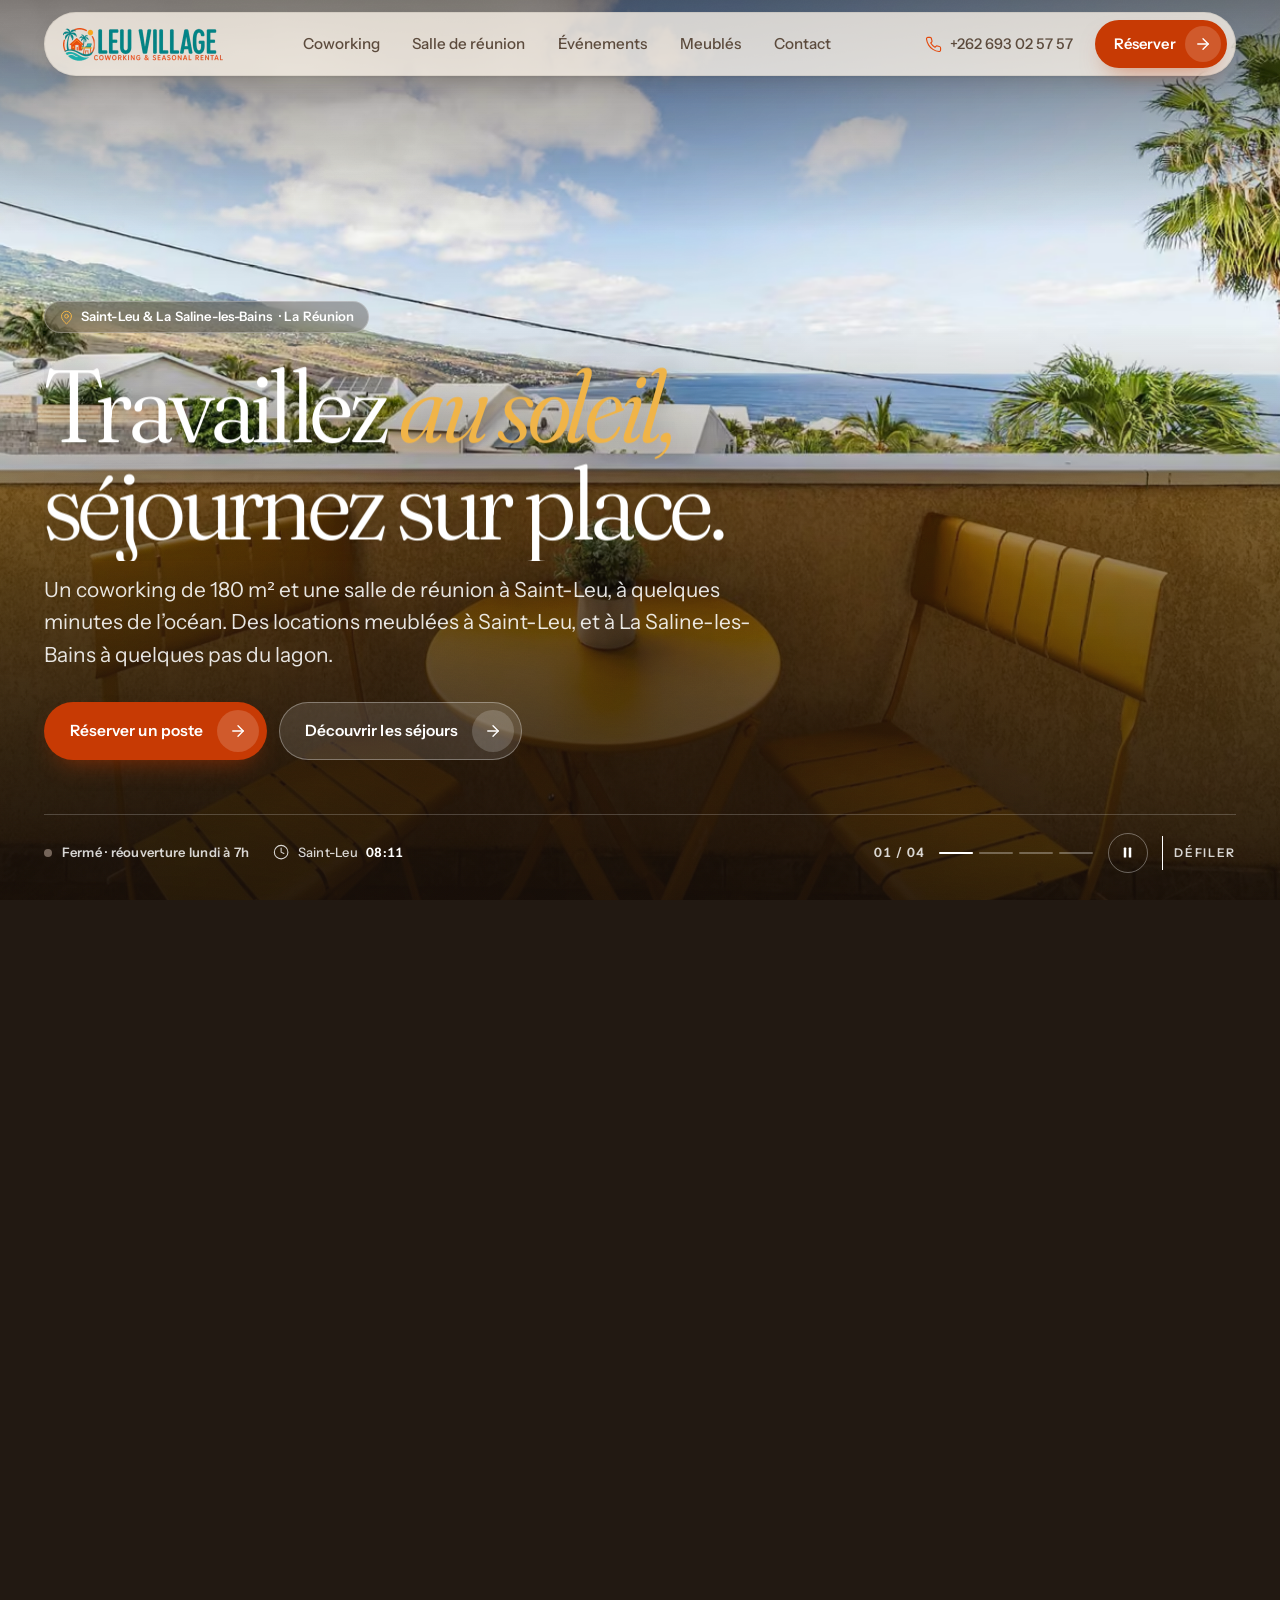
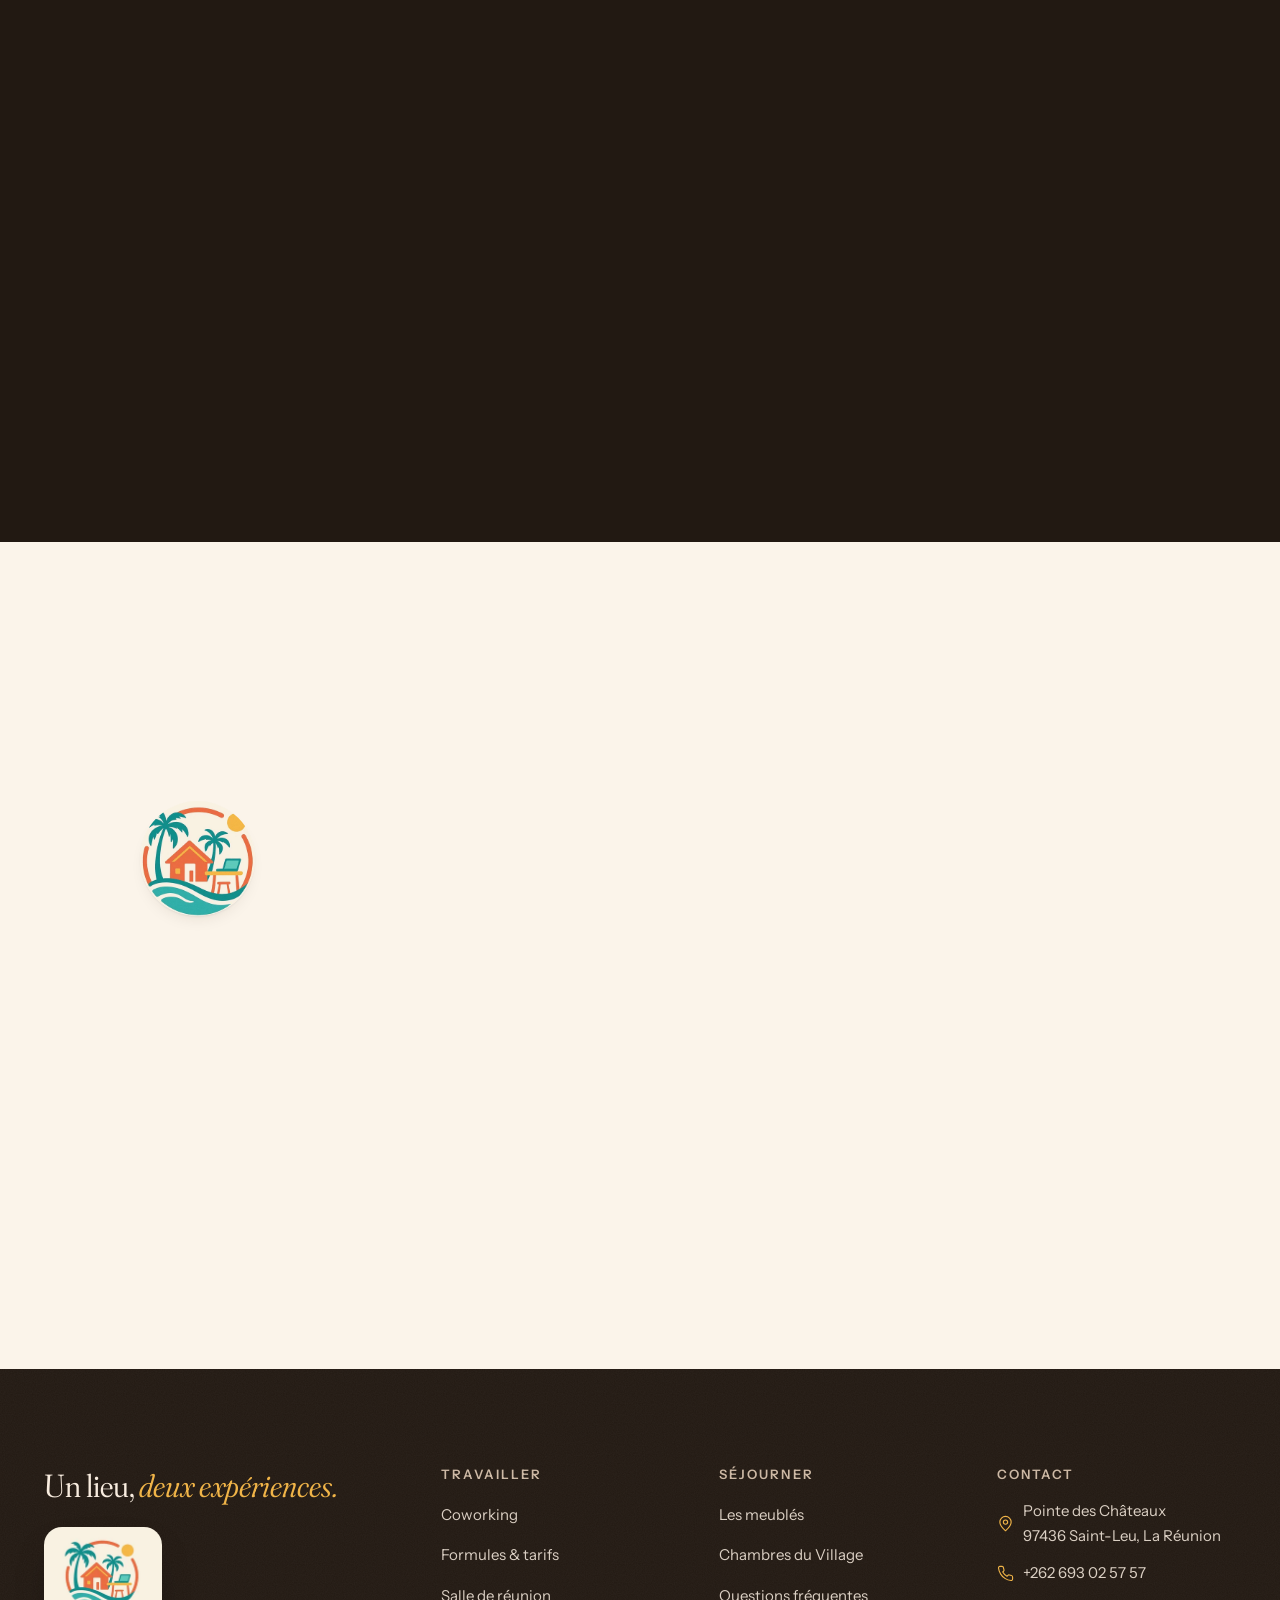
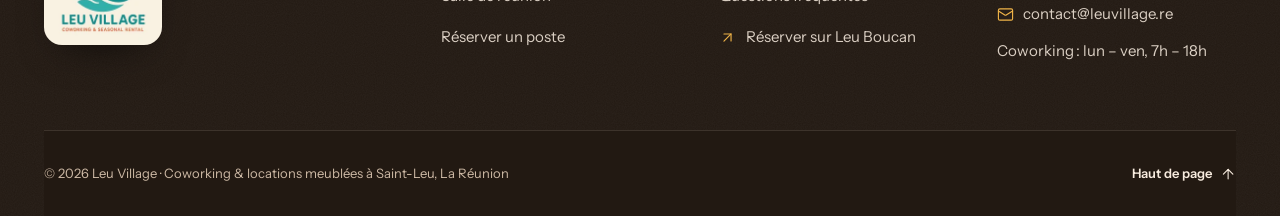
==== commit e8514b55: "Accueil : le hero s'ouvre en volets 3D sur les deux univers - Au défilement, l'image reste en place " ====
--- a/index.html
+++ b/index.html
@@ -26,8 +26,8 @@
 <link rel="preload" href="assets/fonts/fraunces.woff2" as="font" type="font/woff2" crossorigin>
 <link rel="preload" href="assets/fonts/instrument-sans.woff2" as="font" type="font/woff2" crossorigin>
 <link rel="preload" as="image" type="image/avif" imagesrcset="images/vue-mer-balcon-480.avif 480w, images/vue-mer-balcon-768.avif 768w, images/vue-mer-balcon-1280.avif 1280w, images/vue-mer-balcon-1920.avif 1920w, images/vue-mer-balcon-2560.avif 2560w" imagesizes="100vw" fetchpriority="high">
-<link rel="stylesheet" href="assets/css/main.css?v=afa4deef04">
-<script src="assets/js/main.js?v=4fcca2a781" defer></script>
+<link rel="stylesheet" href="assets/css/main.css?v=f7cc9d755a">
+<script src="assets/js/main.js?v=be29e6a7d6" defer></script>
 <script type="application/ld+json">{"@context":"https://schema.org","@type":"LocalBusiness","name":"Leu Village","url":"https://harris220.github.io/LeuVillage-Prod/","description":"Espace de coworking de 180 m², salle de réunion, chambres et locations meublées à Saint-Leu et La Saline-les-Bains, La Réunion.","telephone":"+262693025757","email":"contact@leuvillage.re","image":"https://harris220.github.io/LeuVillage-Prod/images/og-leu-village.jpg","address":{"@type":"PostalAddress","streetAddress":"Pointe des Châteaux","postalCode":"97436","addressLocality":"Saint-Leu","addressRegion":"La Réunion","addressCountry":"RE"},"openingHoursSpecification":[{"@type":"OpeningHoursSpecification","dayOfWeek":["Monday","Tuesday","Wednesday","Thursday","Friday"],"opens":"07:00","closes":"18:00"}]}</script>
 </head>
 <body id="top">
@@ -76,6 +76,8 @@
 </div>
 <main id="main" tabindex="-1">
 
+<div class="scene" data-scene>
+<div class="scene__stage">
 <section class="hero intro" data-hero data-hero-slides aria-labelledby="page-titre">
   <div class="hero__media">
       <div class="hero__slide is-active"><picture><source type="image/avif" srcset="images/vue-mer-balcon-480.avif 480w, images/vue-mer-balcon-768.avif 768w, images/vue-mer-balcon-1280.avif 1280w, images/vue-mer-balcon-1920.avif 1920w, images/vue-mer-balcon-2560.avif 2560w" sizes="100vw"><source type="image/webp" srcset="images/vue-mer-balcon-480.webp 480w, images/vue-mer-balcon-768.webp 768w, images/vue-mer-balcon-1280.webp 1280w, images/vue-mer-balcon-1920.webp 1920w, images/vue-mer-balcon-2560.webp 2560w" sizes="100vw"><img src="images/vue-mer-balcon-768.webp" width="2560" height="1706" alt="Balcon aux chaises jaunes face à l’océan et aux pentes de Saint-Leu" fetchpriority="high" decoding="async"></picture></div>
@@ -111,49 +113,40 @@
   </div>
 </section>
 
-<section class="section section--universes" id="univers" aria-label="Nos deux activités">
-  <div class="container universes">
+<div class="duo" id="univers" role="group" aria-label="Nos deux activités">
     
-<div class="universe-cell d-0" data-reveal="left">
-  <article class="universe universe--work" data-tilt>
-    <div class="universe__media parallax-wrap" data-reveal-img>
-      <picture data-parallax="0.06"><source type="image/avif" srcset="images/coworking-openspace-480.avif 480w, images/coworking-openspace-800.avif 800w, images/coworking-openspace-1024.avif 1024w" sizes="(min-width: 900px) 46vw, 100vw"><source type="image/webp" srcset="images/coworking-openspace-480.webp 480w, images/coworking-openspace-800.webp 800w, images/coworking-openspace-1024.webp 1024w" sizes="(min-width: 900px) 46vw, 100vw"><img src="images/coworking-openspace-800.webp" width="1024" height="1024" alt="Image d’illustration : open space lumineux avec postes de travail et plantes vertes" loading="lazy" decoding="async" class="fade-img"></picture>
-      <p class="place-badge"><span class="place-badge__icon"><svg class="icon" viewBox="0 0 24 24" aria-hidden="true" focusable="false"><path d="M20 10c0 4.993-5.539 10.193-7.399 11.799a1 1 0 0 1-1.202 0C9.539 20.193 4 14.993 4 10a8 8 0 0 1 16 0"/><circle cx="12" cy="10" r="3"/></svg></span><span class="place-badge__text"><span class="sr-only">Lieu : </span>Saint-Leu</span></p>
+    <article class="duo__panel duo__panel--work">
+      <div class="duo__media"><picture><source type="image/avif" srcset="images/coworking-openspace-480.avif 480w, images/coworking-openspace-800.avif 800w, images/coworking-openspace-1024.avif 1024w" sizes="(min-width: 900px) 72vw, 100vw"><source type="image/webp" srcset="images/coworking-openspace-480.webp 480w, images/coworking-openspace-800.webp 800w, images/coworking-openspace-1024.webp 1024w" sizes="(min-width: 900px) 72vw, 100vw"><img src="images/coworking-openspace-800.webp" width="1024" height="1024" alt="Image d’illustration : open space lumineux avec postes de travail et plantes vertes" loading="lazy" decoding="async"></picture></div>
       <span class="media-note"><svg class="icon" viewBox="0 0 24 24" aria-hidden="true" focusable="false"><circle cx="12" cy="12" r="10"/><path d="M12 16v-4"/><path d="M12 8h.01"/></svg>Image d’illustration</span>
-    </div>
-    <div class="universe__body" data-stagger>
-      <p class="universe__label"><svg class="icon" viewBox="0 0 24 24" aria-hidden="true" focusable="false"><path d="M20 16V7a2 2 0 0 0-2-2H6a2 2 0 0 0-2 2v9m16 0H4m16 0 1.28 2.55a1 1 0 0 1-.9 1.45H3.62a1 1 0 0 1-.9-1.45L4 16"/></svg>Travailler</p>
-      <h2 class="universe__title"><a class="universe__link" href="coworking.html">Coworking &amp; salle de réunion</a></h2>
-      <p class="universe__text">180 m² pour les indépendants, télétravailleurs et entreprises : postes en open space ou en zone calme, une salle de réunion, une terrasse et un parking privé.</p>
-      <ul class="universe__facts"><li><svg class="icon" viewBox="0 0 24 24" aria-hidden="true" focusable="false"><rect width="20" height="14" x="2" y="3" rx="2"/><path d="M8 21h8"/><path d="M12 17v4"/></svg>8 postes, avec ou sans écran</li><li><svg class="icon" viewBox="0 0 24 24" aria-hidden="true" focusable="false"><circle cx="12" cy="12" r="10"/><path d="M12 6v6l4 2"/></svg>Accès libre lun – ven, 7h – 18h</li><li><svg class="icon" viewBox="0 0 24 24" aria-hidden="true" focusable="false"><path d="M2 3h20"/><path d="M21 3v11a2 2 0 0 1-2 2H5a2 2 0 0 1-2-2V3"/><path d="m7 21 5-5 5 5"/></svg>Salle de réunion 6 à 8 personnes</li></ul>
-      <div class="universe__actions">
-        <span class="btn btn--primary" aria-hidden="true"><span class="btn__label"><span class="btn__text" data-label="Découvrir le coworking">Découvrir le coworking</span></span><span class="btn__icon"><svg class="icon" viewBox="0 0 24 24" aria-hidden="true" focusable="false"><path d="M5 12h14"/><path d="m12 5 7 7-7 7"/></svg><svg class="icon" viewBox="0 0 24 24" aria-hidden="true" focusable="false"><path d="M5 12h14"/><path d="m12 5 7 7-7 7"/></svg></span></span>
-        <a class="link universe__secondary" href="salle-de-reunion.html">La salle de réunion <svg class="icon" viewBox="0 0 24 24" aria-hidden="true" focusable="false"><path d="M5 12h14"/><path d="m12 5 7 7-7 7"/></svg></a>
-      </div>
-    </div>
-  </article>
-</div>
+      <div class="duo__body">
+        <h2 class="duo__word"><a class="duo__link" href="coworking.html" aria-label="Travailler : découvrir le coworking"><span class="line"><span>Travaillez <em class="accent">au soleil,</em></span></span></a></h2>
+        <p class="duo__sub">Coworking de 180 m² et salle de réunion, à Saint-Leu.</p>
+        <div class="duo__more"><ul class="duo__facts"><li><svg class="icon" viewBox="0 0 24 24" aria-hidden="true" focusable="false"><rect width="20" height="14" x="2" y="3" rx="2"/><path d="M8 21h8"/><path d="M12 17v4"/></svg>8 postes, avec ou sans écran</li><li><svg class="icon" viewBox="0 0 24 24" aria-hidden="true" focusable="false"><circle cx="12" cy="12" r="10"/><path d="M12 6v6l4 2"/></svg>Accès libre lun – ven, 7h – 18h</li><li><svg class="icon" viewBox="0 0 24 24" aria-hidden="true" focusable="false"><path d="M2 3h20"/><path d="M21 3v11a2 2 0 0 1-2 2H5a2 2 0 0 1-2-2V3"/><path d="m7 21 5-5 5 5"/></svg>Salle de réunion 6 à 8 personnes</li></ul></div>
+        <div class="duo__actions">
+          <span class="btn btn--primary" aria-hidden="true"><span class="btn__label"><span class="btn__text" data-label="Découvrir le coworking">Découvrir le coworking</span></span><span class="btn__icon"><svg class="icon" viewBox="0 0 24 24" aria-hidden="true" focusable="false"><path d="M5 12h14"/><path d="m12 5 7 7-7 7"/></svg><svg class="icon" viewBox="0 0 24 24" aria-hidden="true" focusable="false"><path d="M5 12h14"/><path d="m12 5 7 7-7 7"/></svg></span></span>
+          <a class="duo__secondary" href="salle-de-reunion.html">La salle de réunion <svg class="icon" viewBox="0 0 24 24" aria-hidden="true" focusable="false"><path d="M5 12h14"/><path d="m12 5 7 7-7 7"/></svg></a>
+        </div>
+      </div>
+    </article>
     
-<div class="universe-cell d-1" data-reveal="right">
-  <article class="universe universe--stay" data-tilt>
-    <div class="universe__media parallax-wrap" data-reveal-img>
-      <picture data-parallax="0.06"><source type="image/avif" srcset="images/piscine-bougainvillier-480.avif 480w, images/piscine-bougainvillier-768.avif 768w, images/piscine-bougainvillier-1280.avif 1280w, images/piscine-bougainvillier-1920.avif 1920w, images/piscine-bougainvillier-2560.avif 2560w" sizes="(min-width: 900px) 46vw, 100vw"><source type="image/webp" srcset="images/piscine-bougainvillier-480.webp 480w, images/piscine-bougainvillier-768.webp 768w, images/piscine-bougainvillier-1280.webp 1280w, images/piscine-bougainvillier-1920.webp 1920w, images/piscine-bougainvillier-2560.webp 2560w" sizes="(min-width: 900px) 46vw, 100vw"><img src="images/piscine-bougainvillier-768.webp" width="2560" height="1707" alt="Piscine privative et terrasse en bois sous les palmiers, à la Pointe des Châteaux" loading="lazy" decoding="async" class="fade-img"></picture>
-      <p class="place-badge"><span class="place-badge__icon"><svg class="icon" viewBox="0 0 24 24" aria-hidden="true" focusable="false"><path d="M20 10c0 4.993-5.539 10.193-7.399 11.799a1 1 0 0 1-1.202 0C9.539 20.193 4 14.993 4 10a8 8 0 0 1 16 0"/><circle cx="12" cy="10" r="3"/></svg></span><span class="place-badge__text"><span class="sr-only">Lieu : </span>Saint-Leu / La Saline</span></p>
+    <article class="duo__panel duo__panel--stay">
+      <div class="duo__media"><picture><source type="image/avif" srcset="images/piscine-bougainvillier-480.avif 480w, images/piscine-bougainvillier-768.avif 768w, images/piscine-bougainvillier-1280.avif 1280w, images/piscine-bougainvillier-1920.avif 1920w, images/piscine-bougainvillier-2560.avif 2560w" sizes="(min-width: 900px) 72vw, 100vw"><source type="image/webp" srcset="images/piscine-bougainvillier-480.webp 480w, images/piscine-bougainvillier-768.webp 768w, images/piscine-bougainvillier-1280.webp 1280w, images/piscine-bougainvillier-1920.webp 1920w, images/piscine-bougainvillier-2560.webp 2560w" sizes="(min-width: 900px) 72vw, 100vw"><img src="images/piscine-bougainvillier-768.webp" width="2560" height="1707" alt="Piscine privative et terrasse en bois sous les palmiers, à la Pointe des Châteaux" loading="lazy" decoding="async"></picture></div>
       
-    </div>
-    <div class="universe__body" data-stagger>
-      <p class="universe__label"><svg class="icon" viewBox="0 0 24 24" aria-hidden="true" focusable="false"><path d="M2 20v-8a2 2 0 0 1 2-2h16a2 2 0 0 1 2 2v8"/><path d="M4 10V6a2 2 0 0 1 2-2h12a2 2 0 0 1 2 2v4"/><path d="M12 4v6"/><path d="M2 18h20"/></svg>Séjourner</p>
-      <h2 class="universe__title"><a class="universe__link" href="meubles.html">Chambres, meublés &amp; bungalows</a></h2>
-      <p class="universe__text">Des chambres sur place, des meublés à la Pointe des Châteaux et des bungalows à deux pas du lagon de La Saline-les-Bains.</p>
-      <ul class="universe__facts"><li><svg class="icon" viewBox="0 0 24 24" aria-hidden="true" focusable="false"><path d="M2 20v-8a2 2 0 0 1 2-2h16a2 2 0 0 1 2 2v8"/><path d="M4 10V6a2 2 0 0 1 2-2h12a2 2 0 0 1 2 2v4"/><path d="M12 4v6"/><path d="M2 18h20"/></svg>Chambres, T3, T5 et bungalows</li><li><svg class="icon" viewBox="0 0 24 24" aria-hidden="true" focusable="false"><path d="M2 6c.6.5 1.2 1 2.5 1C7 7 7 5 9.5 5c2.6 0 2.4 2 5 2 2.5 0 2.5-2 5-2 1.3 0 1.9.5 2.5 1"/><path d="M2 12c.6.5 1.2 1 2.5 1 2.5 0 2.5-2 5-2 2.6 0 2.4 2 5 2 2.5 0 2.5-2 5-2 1.3 0 1.9.5 2.5 1"/><path d="M2 18c.6.5 1.2 1 2.5 1 2.5 0 2.5-2 5-2 2.6 0 2.4 2 5 2 2.5 0 2.5-2 5-2 1.3 0 1.9.5 2.5 1"/></svg>Saint-Leu et La Saline-les-Bains</li><li><svg class="icon" viewBox="0 0 24 24" aria-hidden="true" focusable="false"><path d="M9.937 15.5A2 2 0 0 0 8.5 14.063l-6.135-1.582a.5.5 0 0 1 0-.962L8.5 9.936A2 2 0 0 0 9.937 8.5l1.582-6.135a.5.5 0 0 1 .963 0L14.063 8.5A2 2 0 0 0 15.5 9.937l6.135 1.581a.5.5 0 0 1 0 .964L15.5 14.063a2 2 0 0 0-1.437 1.437l-1.582 6.135a.5.5 0 0 1-.963 0z"/></svg>Draps et linge fournis</li></ul>
-      <div class="universe__actions">
-        <span class="btn btn--primary" aria-hidden="true"><span class="btn__label"><span class="btn__text" data-label="Découvrir les meublés">Découvrir les meublés</span></span><span class="btn__icon"><svg class="icon" viewBox="0 0 24 24" aria-hidden="true" focusable="false"><path d="M5 12h14"/><path d="m12 5 7 7-7 7"/></svg><svg class="icon" viewBox="0 0 24 24" aria-hidden="true" focusable="false"><path d="M5 12h14"/><path d="m12 5 7 7-7 7"/></svg></span></span>
-        <a class="link universe__secondary" href="https://www.leuboucan.re/" target="_blank" rel="noopener noreferrer">Réserver <svg class="icon" viewBox="0 0 24 24" aria-hidden="true" focusable="false"><path d="M7 7h10v10"/><path d="M7 17 17 7"/></svg><span class="sr-only"> un logement (nouvel onglet)</span></a>
-      </div>
-    </div>
-  </article>
-</div>
-  </div>
+      <div class="duo__body">
+        <h2 class="duo__word"><a class="duo__link" href="meubles.html" aria-label="Séjourner : découvrir les meublés"><span class="line"><span>séjournez sur place.</span></span></a></h2>
+        <p class="duo__sub">Chambres, meublés et bungalows, à Saint-Leu et à La Saline-les-Bains.</p>
+        <div class="duo__more"><ul class="duo__facts"><li><svg class="icon" viewBox="0 0 24 24" aria-hidden="true" focusable="false"><path d="M2 20v-8a2 2 0 0 1 2-2h16a2 2 0 0 1 2 2v8"/><path d="M4 10V6a2 2 0 0 1 2-2h12a2 2 0 0 1 2 2v4"/><path d="M12 4v6"/><path d="M2 18h20"/></svg>Chambres, T3, T5 et bungalows</li><li><svg class="icon" viewBox="0 0 24 24" aria-hidden="true" focusable="false"><path d="M2 6c.6.5 1.2 1 2.5 1C7 7 7 5 9.5 5c2.6 0 2.4 2 5 2 2.5 0 2.5-2 5-2 1.3 0 1.9.5 2.5 1"/><path d="M2 12c.6.5 1.2 1 2.5 1 2.5 0 2.5-2 5-2 2.6 0 2.4 2 5 2 2.5 0 2.5-2 5-2 1.3 0 1.9.5 2.5 1"/><path d="M2 18c.6.5 1.2 1 2.5 1 2.5 0 2.5-2 5-2 2.6 0 2.4 2 5 2 2.5 0 2.5-2 5-2 1.3 0 1.9.5 2.5 1"/></svg>Saint-Leu et La Saline-les-Bains</li><li><svg class="icon" viewBox="0 0 24 24" aria-hidden="true" focusable="false"><path d="M9.937 15.5A2 2 0 0 0 8.5 14.063l-6.135-1.582a.5.5 0 0 1 0-.962L8.5 9.936A2 2 0 0 0 9.937 8.5l1.582-6.135a.5.5 0 0 1 .963 0L14.063 8.5A2 2 0 0 0 15.5 9.937l6.135 1.581a.5.5 0 0 1 0 .964L15.5 14.063a2 2 0 0 0-1.437 1.437l-1.582 6.135a.5.5 0 0 1-.963 0z"/></svg>Draps et linge fournis</li></ul></div>
+        <div class="duo__actions">
+          <span class="btn btn--primary" aria-hidden="true"><span class="btn__label"><span class="btn__text" data-label="Découvrir les meublés">Découvrir les meublés</span></span><span class="btn__icon"><svg class="icon" viewBox="0 0 24 24" aria-hidden="true" focusable="false"><path d="M5 12h14"/><path d="m12 5 7 7-7 7"/></svg><svg class="icon" viewBox="0 0 24 24" aria-hidden="true" focusable="false"><path d="M5 12h14"/><path d="m12 5 7 7-7 7"/></svg></span></span>
+          <a class="duo__secondary" href="https://www.leuboucan.re/" target="_blank" rel="noopener noreferrer">Réserver <svg class="icon" viewBox="0 0 24 24" aria-hidden="true" focusable="false"><path d="M7 7h10v10"/><path d="M7 17 17 7"/></svg><span class="sr-only"> un logement (nouvel onglet)</span></a>
+        </div>
+      </div>
+    </article>
+</div>
+</div>
+</div>
+
+<section class="section section--tight scene-after">
   <div class="container">
     <a class="event-band" href="evenements.html" data-reveal>
       <span class="event-band__icon"><svg class="icon" viewBox="0 0 24 24" aria-hidden="true" focusable="false"><path d="M9.937 15.5A2 2 0 0 0 8.5 14.063l-6.135-1.582a.5.5 0 0 1 0-.962L8.5 9.936A2 2 0 0 0 9.937 8.5l1.582-6.135a.5.5 0 0 1 .963 0L14.063 8.5A2 2 0 0 0 15.5 9.937l6.135 1.581a.5.5 0 0 1 0 .964L15.5 14.063a2 2 0 0 0-1.437 1.437l-1.582 6.135a.5.5 0 0 1-.963 0z"/></svg></span>
--- a/assets/css/main.css
+++ b/assets/css/main.css
@@ -1752,7 +1752,6 @@
 }
 /* Les <picture> remplissent leur cadre (sinon l'image garde son ratio natif) */
 .hero__slide picture,
-.universe__media picture,
 .frame picture,
 .page-hero__frame picture,
 .cta-card__media picture,
@@ -3836,317 +3835,437 @@
   }
 }
 
-/* ---------- Accueil : deux univers (même gabarit, visibilité égale) ---------- */
-.section--universes {
-  padding-top: clamp(3rem, 2rem + 4vw, 6.5rem);
-  padding-bottom: clamp(2.5rem, 1.5rem + 3vw, 5rem);
-  /* les cartes qui glissent depuis les côtés ne doivent pas élargir la page (mobile) */
-  overflow-x: clip;
-}
-@supports not (overflow-x: clip) {
-  .js-reveal .section--universes [data-reveal="left"]:not(.is-in),
-  .js-reveal .section--universes [data-reveal="right"]:not(.is-in) {
-    transform: translate3d(0, 34px, 0);
-  }
-}
-.universes {
-  display: grid;
-  grid-template-columns: repeat(2, minmax(0, 1fr));
-  gap: clamp(14px, 1.6vw, 24px);
-}
-.universe-cell {
-  display: grid;
-  perspective: 1200px;
-}
-.universe {
-  --rx: 0deg;
-  --ry: 0deg;
-  --lift: 0px;
-  --mx: 50%;
-  --my: 50%;
+/* ---------- Accueil : le hero s'ouvre en deux volets et découvre les deux univers ---------- */
+/* Base (sans JS, « réduire les animations », écran très bas) : le hero, puis les deux panneaux.
+   .scene--pinned est posée par main.js : l'image reste en place pendant que la page défile.
+   Tout ce qui bouge a son propre calque : le navigateur ne repeint rien pendant l'animation. */
+.scene--pinned {
   position: relative;
-  display: grid;
-  grid-template-rows: auto 1fr;
-  border-radius: var(--r-xl);
+  height: 238vh;
+  background: var(--night);
+}
+.scene--pinned .scene__stage {
+  position: sticky;
+  top: 0;
+  height: 100vh;
+  overflow: clip;
+}
+.scene--pinned .hero {
+  position: absolute;
+  inset: 0;
+  z-index: 3;
+  min-height: 0;
+}
+.scene--pinned .hero__inner {
+  /* le texte reste au-dessus de la barre d'adresse des téléphones */
+  padding-bottom: calc(clamp(1.25rem, 3vh, 2.25rem) + 100vh - 100svh);
+}
+/* Une fois ouvert, le hero laisse la place aux volets : seule la phrase reste */
+.scene--pinned.is-open .hero {
+  background: transparent;
+}
+.scene--pinned.is-open .hero__media {
+  visibility: hidden;
+}
+.scene--pinned.is-open .hero::before,
+.scene--pinned.is-open .hero::after {
+  opacity: 0;
+}
+.scene--pinned.is-open .hero__slide img {
+  animation-play-state: paused;
+}
+.scene--pinned .hero__content > .chip,
+.scene--pinned .hero__lead,
+.scene--pinned .hero__actions,
+.scene--pinned .hero__meta {
+  will-change: opacity, transform;
+}
+.scene--pinned.is-past-intro .hero {
+  pointer-events: none;
+}
+.scene--pinned.is-past-intro .hero__content > .chip,
+.scene--pinned.is-past-intro .hero__lead,
+.scene--pinned.is-past-intro .hero__actions,
+.scene--pinned.is-past-intro .hero__meta {
+  visibility: hidden;
+}
+/* La phrase voyage jusqu'aux panneaux, puis leurs titres prennent le relais */
+.scene--pinned .hero__title {
+  will-change: opacity;
+}
+.scene--pinned .hero__title .line {
+  transform-origin: 0 0;
+  will-change: transform;
+}
+.scene--pinned.is-landed .hero__title {
+  opacity: 0;
+}
+
+/* Le menu reste visible pendant la scène ; sans flou derrière lui tant que l'image bouge */
+html.in-scene .site-header.is-hidden .site-header__bar {
+  transform: none;
+}
+html.in-scene.scene-open .site-header__bar {
+  background: rgb(251 244 234 / 0.95);
+  -webkit-backdrop-filter: none;
+  backdrop-filter: none;
+}
+
+/* Les deux volets : copies de la photo du hero, qui pivotent vers le visiteur sur leurs gonds */
+.doors {
+  position: absolute;
+  inset: 0;
+  z-index: 2;
   overflow: hidden;
-  background: var(--surface);
-  border: 1px solid var(--line);
-  box-shadow: var(--sh-1);
+  perspective: max(1100px, 165vw);
+  perspective-origin: 50% 46%;
+  pointer-events: none;
+}
+.scene--pinned.is-landed .doors,
+.scene--pinned.is-landed .duo-veil {
+  visibility: hidden;
+}
+.door {
+  position: absolute;
+  top: 0;
+  bottom: 0;
+  width: 50%;
+  overflow: hidden;
+  background: var(--night);
+  backface-visibility: hidden;
+  will-change: transform;
+}
+.door--l {
+  left: 0;
+  transform-origin: 0 50%;
+}
+.door--r {
+  right: 0;
+  transform-origin: 100% 50%;
+}
+.door img,
+.door__veil {
+  position: absolute;
+  top: 0;
+  width: 200%;
+  max-width: none;
+  height: 100%;
+}
+.door img {
+  object-fit: cover;
+  will-change: transform;
+}
+.door--l img,
+.door--l .door__veil {
+  left: 0;
+}
+.door--r img,
+.door--r .door__veil {
+  right: 0;
+}
+/* Même voile que le hero : l'image ne change pas de teinte en s'ouvrant */
+.door__veil {
+  background:
+    linear-gradient(180deg, rgb(26 17 11 / 0.55) 0%, rgb(26 17 11 / 0) 26%),
+    linear-gradient(0deg, rgb(24 15 9 / 0.86) 0%, rgb(24 15 9 / 0.5) 34%, rgb(24 15 9 / 0) 64%),
+    radial-gradient(120% 70% at 12% 92%, rgb(24 15 9 / 0.55) 0%, rgb(24 15 9 / 0) 60%);
+}
+/* Le battant s'assombrit en tournant, plus fort côté gond */
+.door__shade {
+  position: absolute;
+  inset: 0;
+  opacity: 0;
+  will-change: opacity;
+}
+.door--l .door__shade {
+  background: linear-gradient(90deg, rgb(12 7 4 / 0.82), rgb(12 7 4 / 0.34));
+}
+.door--r .door__shade {
+  background: linear-gradient(270deg, rgb(12 7 4 / 0.82), rgb(12 7 4 / 0.34));
+}
+
+/* Les deux panneaux : mêmes dimensions, visibilité égale, entièrement cliquables */
+.duo {
+  display: flex;
+  min-height: 100svh;
+  background: var(--night);
+}
+.scene--pinned .duo {
+  position: absolute;
+  inset: 0;
+  z-index: 1;
+  min-height: 0;
+  will-change: transform;
+}
+.scene--pinned:not(.is-landed) .duo {
+  pointer-events: none;
+}
+/* Les panneaux s'éclairent pendant que les volets s'ouvrent */
+.duo-veil {
+  position: absolute;
+  inset: 0;
+  z-index: 1;
+  background: var(--night);
+  opacity: 0;
+  pointer-events: none;
+  will-change: opacity;
+}
+.duo__panel {
+  position: relative;
+  display: flex;
+  flex: 1 1 0;
+  flex-direction: column;
+  justify-content: flex-end;
+  min-width: 0;
+  overflow: hidden;
+  isolation: isolate;
+  color: #fff;
   cursor: pointer;
-  transform: translateY(var(--lift)) rotateX(var(--rx)) rotateY(var(--ry));
-  transition:
-    transform 0.7s var(--ease-out),
-    box-shadow 0.7s var(--ease-out),
-    border-color var(--t-base);
-}
-.universe:hover,
-.universe:focus-within {
-  --lift: -10px;
-  box-shadow: var(--sh-3);
-  border-color: var(--line-2);
-}
-.universe.is-tilting {
-  transition:
-    transform 0.25s var(--ease-out),
-    box-shadow 0.7s var(--ease-out),
-    border-color var(--t-base);
-}
-.universe:has(.universe__link:focus-visible) {
-  outline: 2.5px solid var(--coral-600);
-  outline-offset: 5px;
-}
-/* Lueur qui suit la souris (position fournie par main.js) */
-.universe::before {
+  transition: flex-grow 0.9s var(--ease-out);
+}
+.duo__panel + .duo__panel {
+  border-left: 1px solid rgb(255 255 255 / 0.22);
+}
+.duo__media {
+  position: absolute;
+  inset: 0;
+  z-index: -2;
+}
+.duo__media picture {
+  display: contents;
+}
+/* L'image garde sa largeur quand le panneau s'élargit : il agit comme une fenêtre, sans recadrer */
+.duo__media img {
+  position: absolute;
+  top: 0;
+  left: 50%;
+  width: max(72vw, 100%);
+  max-width: none;
+  height: 100%;
+  object-fit: cover;
+  transform: translateX(-50%);
+  will-change: transform;
+}
+.duo__panel::before {
   content: "";
   position: absolute;
   inset: 0;
-  z-index: 2;
-  border-radius: inherit;
-  background: radial-gradient(420px circle at var(--mx) var(--my), rgb(255 255 255 / 0.22), transparent 60%);
+  z-index: -1;
+  background:
+    linear-gradient(180deg, rgb(26 17 11 / 0.42) 0%, rgb(26 17 11 / 0) 24%),
+    linear-gradient(0deg, rgb(24 15 9 / 0.88) 0%, rgb(24 15 9 / 0.55) 30%, rgb(24 15 9 / 0) 62%);
+}
+.duo__panel::after {
+  content: "";
+  position: absolute;
+  inset: 0;
+  z-index: 1;
+  background: rgb(24 15 9 / 0.42);
   opacity: 0;
-  transition: opacity 0.5s var(--ease-out);
   pointer-events: none;
-}
-.universe:hover::before {
+  transition: opacity 0.7s var(--ease-out);
+}
+.duo__body {
+  display: grid;
+  gap: 0.85rem;
+  padding: clamp(1.25rem, 0.8rem + 2.2vw, 3rem);
+}
+/* Même dessin que la phrase du hero, plus petit pour tenir dans le panneau */
+.duo__word {
+  font-size: min(5.4vw, calc(var(--fs-hero) * 0.8));
+  font-weight: 340;
+  line-height: 0.95;
+  letter-spacing: -0.035em;
+  white-space: nowrap;
+  color: #fff;
+  text-shadow: 0 2px 30px rgb(20 13 8 / 0.35);
+}
+.duo__word .accent {
+  color: var(--amber);
+}
+.scene--pinned .duo__word {
+  opacity: 0;
+  will-change: opacity;
+}
+.scene--pinned.is-landed .duo__word {
   opacity: 1;
 }
 /* Toute la carte est cliquable : le lien du titre la recouvre */
-.universe__link {
-  background: linear-gradient(currentColor, currentColor) 0 100% / 0 2px no-repeat;
-  transition: background-size 0.8s var(--ease-out);
-}
-.universe__link::after {
+.duo__link {
+  color: inherit;
+}
+.duo__link::after {
   content: "";
   position: absolute;
   inset: 0;
   z-index: 3;
-  border-radius: inherit;
-}
-.universe__link:focus-visible {
+}
+.duo__link:focus-visible {
   outline: none;
 }
-.universe:hover .universe__link {
-  background-size: 100% 2px;
-}
-.universe__secondary {
-  position: relative;
-  pointer-events: auto;
-}
-.universe__media {
-  position: relative;
-  display: block;
-  aspect-ratio: 16 / 10;
+.duo__panel:has(.duo__link:focus-visible) {
+  outline: 3px solid #fff;
+  outline-offset: -8px;
+}
+.duo__sub {
+  max-width: 36ch;
+  font-size: var(--fs-lead);
+  line-height: 1.4;
+  color: rgb(255 255 255 / 0.92);
+  text-wrap: balance;
+  pointer-events: none;
+}
+.duo__more {
+  display: none;
+  pointer-events: none;
+}
+.duo__facts {
+  display: grid;
+  gap: 0.45rem;
+  min-height: 0;
   overflow: hidden;
-  background: var(--sand-2);
-}
-.universe__media img {
-  width: 100%;
-  height: 100%;
-  object-fit: cover;
-}
-.universe:hover .universe__media img,
-.js-reveal .universe:hover .universe__media[data-reveal-img].is-in img {
-  transform: scale(1.08);
-  transition: transform 1.6s var(--ease-out);
-}
-/* Dégradé bas + reflet qui traverse l'image au survol */
-.universe__media::before {
-  content: "";
-  position: absolute;
-  inset: auto 0 0;
-  z-index: 1;
-  height: 45%;
-  background: linear-gradient(0deg, rgb(24 15 9 / 0.38), transparent);
-  pointer-events: none;
-}
-.universe__media::after {
-  content: "";
-  position: absolute;
-  inset: 0;
-  z-index: 1;
-  background: linear-gradient(115deg, transparent 30%, rgb(255 255 255 / 0.32) 48%, transparent 66%);
-  transform: translateX(-130%);
-  pointer-events: none;
-}
-.universe:hover .universe__media::after {
-  transform: translateX(130%);
-  transition: transform 1.2s var(--ease-out);
-}
-/* Rond « lieu » : pastille ronde qui s'ouvre au survol (toujours ouverte au toucher) */
-.place-badge {
-  position: absolute;
-  top: 0.9rem;
-  left: 0.9rem;
-  z-index: 2;
-  display: inline-flex;
+  font-size: var(--fs-sm);
+  color: rgb(255 255 255 / 0.9);
+}
+.duo__facts li {
+  display: flex;
   align-items: center;
-  height: 42px;
-  border-radius: var(--r-pill);
-  background: rgb(255 253 249 / 0.94);
-  color: var(--ink);
-  box-shadow: 0 6px 18px -8px rgb(24 15 9 / 0.45);
-  font-size: var(--fs-xs);
-  font-weight: 700;
-  letter-spacing: 0.02em;
-  white-space: nowrap;
-  transform: scale(1);
-  transition: transform 0.6s var(--ease-back) 0.6s;
-}
-.js-reveal .universe-cell:not(.is-in) .place-badge {
-  transform: scale(0);
-}
-.place-badge__icon {
-  position: relative;
-  display: grid;
-  place-items: center;
-  width: 42px;
-  height: 42px;
-  flex: none;
-  color: var(--coral-600);
-}
-.place-badge__icon .icon {
-  width: 18px;
-  height: 18px;
-}
-.place-badge__icon::after {
-  content: "";
-  position: absolute;
-  inset: 8px;
-  border-radius: 50%;
-  border: 1.5px solid var(--coral);
-  animation: pulse 2.6s var(--ease-out) infinite;
-}
-.place-badge__text {
-  max-width: 0;
-  overflow: hidden;
-  opacity: 0;
-  transition: max-width 0.6s var(--ease-out), opacity 0.4s var(--ease-out), padding 0.6s var(--ease-out);
-}
-.universe:hover .place-badge__text,
-.universe:focus-within .place-badge__text {
-  max-width: 16rem;
-  padding-right: 1rem;
-  opacity: 1;
-}
-@media (hover: none) {
-  .place-badge__text {
-    max-width: 16rem;
-    padding-right: 1rem;
-    opacity: 1;
-  }
-}
-.universe__body {
-  display: grid;
-  align-content: start;
-  gap: 1rem;
-  padding: clamp(1.5rem, 1.1rem + 1.6vw, 2.75rem);
-}
-.universe__label {
-  display: inline-flex;
-  align-items: center;
-  gap: 0.55rem;
-  justify-self: start;
-  padding: 0.4rem 0.9rem;
-  border-radius: var(--r-pill);
-  font-size: var(--fs-xs);
-  font-weight: 700;
-  letter-spacing: 0.12em;
-  text-transform: uppercase;
-  transition: background-color var(--t-base), color var(--t-base), transform 0.6s var(--ease-back);
-}
-.universe__label .icon {
+  gap: 0.6rem;
+}
+.duo__facts .icon {
   width: 17px;
   height: 17px;
-}
-.universe--work .universe__label {
-  background: var(--coral-100);
-  color: var(--coral-700);
-}
-.universe--stay .universe__label {
-  background: var(--amber-100);
-  color: var(--amber-ink);
-}
-.universe--work:hover .universe__label {
-  background: var(--coral-600);
-  color: #fff;
-  transform: translateY(-2px);
-}
-.universe--stay:hover .universe__label {
-  background: var(--amber);
-  color: var(--ink);
-  transform: translateY(-2px);
-}
-.universe__title {
-  font-size: clamp(1.8rem, 1.3rem + 1.8vw, 2.9rem);
-  font-weight: 370;
-  line-height: 1.02;
-  letter-spacing: -0.025em;
-}
-.universe__text {
-  max-width: 52ch;
-  color: var(--ink-2);
-}
-.universe__facts {
-  display: grid;
-  gap: 0.55rem;
-  padding-block: 1rem;
-  border-block: 1px solid var(--line);
-}
-.universe__facts li {
-  display: flex;
-  align-items: center;
-  gap: 0.7rem;
-  font-size: var(--fs-sm);
-  color: var(--ink-2);
-  transition: transform 0.5s var(--ease-out);
-}
-.universe__facts li:nth-child(2) {
-  transition-delay: 60ms;
-}
-.universe__facts li:nth-child(3) {
-  transition-delay: 120ms;
-}
-.universe:hover .universe__facts li {
-  transform: translateX(6px);
-}
-.universe__facts .icon {
-  width: 18px;
-  height: 18px;
-  color: var(--coral-600);
-}
-.universe--stay .universe__facts .icon {
-  color: var(--amber-ink);
-}
-/* La rangée d'actions passe au-dessus du lien de la carte, mais laisse traverser les clics
-   (sauf sur le lien secondaire) : le bouton visuel ouvre donc la page de la carte. */
-.universe__actions {
+  color: var(--amber);
+}
+/* La rangée d'actions passe au-dessus du lien du panneau, mais laisse traverser les clics
+   (sauf sur le lien secondaire) : le bouton visuel ouvre donc la page du panneau. */
+.duo__actions {
   position: relative;
   z-index: 4;
   display: flex;
   flex-wrap: wrap;
   align-items: center;
-  gap: 0.9rem 1.4rem;
-  padding-top: 0.25rem;
+  gap: 0.7rem 1.3rem;
+  padding-top: 0.2rem;
   pointer-events: none;
 }
-/* Le bouton visuel réagit au survol de toute la carte */
-.universe:hover .btn--primary {
+.scene--pinned .duo__sub,
+.scene--pinned .duo__actions {
+  will-change: opacity, transform;
+}
+.duo__secondary {
+  display: inline-flex;
+  align-items: center;
+  gap: 0.4rem;
+  padding-block: 0.3rem;
+  font-size: var(--fs-sm);
+  font-weight: 600;
+  color: #fff;
+  text-decoration: underline;
+  text-decoration-color: rgb(255 255 255 / 0.5);
+  text-underline-offset: 0.3em;
+  pointer-events: auto;
+}
+.duo__secondary:hover {
+  text-decoration-color: #fff;
+}
+.duo__secondary .icon {
+  width: 16px;
+  height: 16px;
+}
+.duo__panel .media-note {
+  right: 0.9rem;
+  bottom: 0.9rem;
+  left: auto;
+}
+.scene--pinned .duo__panel .media-note {
+  bottom: calc(0.9rem + 100vh - 100svh);
+}
+/* Le bouton visuel réagit au survol de tout le panneau */
+.duo__panel:hover .btn--primary {
   background: var(--coral-700);
   box-shadow: 0 16px 30px -12px rgb(199 58 4 / 0.7);
 }
-.universe:hover .btn__text {
+.duo__panel:hover .btn__text {
   transform: translateY(calc(-100% - 0.4em));
 }
-.universe:hover .btn__icon .icon:first-child {
+.duo__panel:hover .btn__icon .icon:first-child {
   transform: translateX(180%);
 }
-.universe:hover .btn__icon .icon + .icon {
+.duo__panel:hover .btn__icon .icon + .icon {
   transform: none;
 }
+/* À la souris : le panneau visé s'élargit, ses atouts apparaissent, l'autre s'efface un peu.
+   L'élargissement reste modéré : le titre tient dans le panneau qui rétrécit. */
+@media (hover: hover) and (min-width: 900px) {
+  .duo__more {
+    display: grid;
+    grid-template-rows: 0fr;
+    margin-top: -0.85rem;
+    opacity: 0;
+    transition: grid-template-rows 0.7s var(--ease-out), opacity 0.5s var(--ease-out), margin-top 0.7s var(--ease-out);
+  }
+  .duo__panel:hover,
+  .duo__panel:focus-within {
+    flex-grow: 1.34;
+  }
+  .duo__panel:hover .duo__more,
+  .duo__panel:focus-within .duo__more {
+    grid-template-rows: 1fr;
+    margin-top: 0;
+    opacity: 1;
+  }
+  .duo:has(.duo__panel:hover) .duo__panel:not(:hover)::after {
+    opacity: 1;
+  }
+}
 @media (max-width: 899px) {
-  .universes {
-    grid-template-columns: 1fr;
-  }
+  .duo {
+    flex-direction: column;
+  }
+  .duo__panel {
+    min-height: 54svh;
+  }
+  .scene--pinned .duo__panel {
+    min-height: 0;
+  }
+  .duo__panel + .duo__panel {
+    border-top: 1px solid rgb(255 255 255 / 0.22);
+    border-left: 0;
+  }
+  .duo__media img {
+    left: 0;
+    width: 100%;
+    transform: none;
+  }
+  .duo__panel::before {
+    background:
+      linear-gradient(180deg, rgb(26 17 11 / 0.3) 0%, rgb(26 17 11 / 0) 24%),
+      linear-gradient(0deg, rgb(24 15 9 / 0.9) 0%, rgb(24 15 9 / 0.66) 48%, rgb(24 15 9 / 0) 86%);
+  }
+  .duo__body {
+    gap: 0.55rem;
+    padding: 1rem var(--gutter) 1.1rem;
+  }
+  .duo__word {
+    font-size: min(var(--fs-hero), 12.6vw);
+  }
+  .duo__sub {
+    font-size: 0.98rem;
+  }
+  .scene--pinned .duo__panel:last-child .duo__body {
+    padding-bottom: calc(1.1rem + 100vh - 100svh);
+  }
+  .duo__panel:not(:last-child) .media-note,
+  .scene--pinned .duo__panel:not(:last-child) .media-note {
+    top: calc(var(--header-top) + var(--header-h) + 0.6rem);
+    bottom: auto;
+  }
+}
+/* Après la scène : le bandeau Événements */
+.scene-after {
+  padding-top: clamp(2rem, 1.5rem + 2vw, 3.5rem);
+  padding-bottom: 0;
 }
 
 /* Mention « image d'illustration » (visuels qui ne sont pas des photos du lieu) */
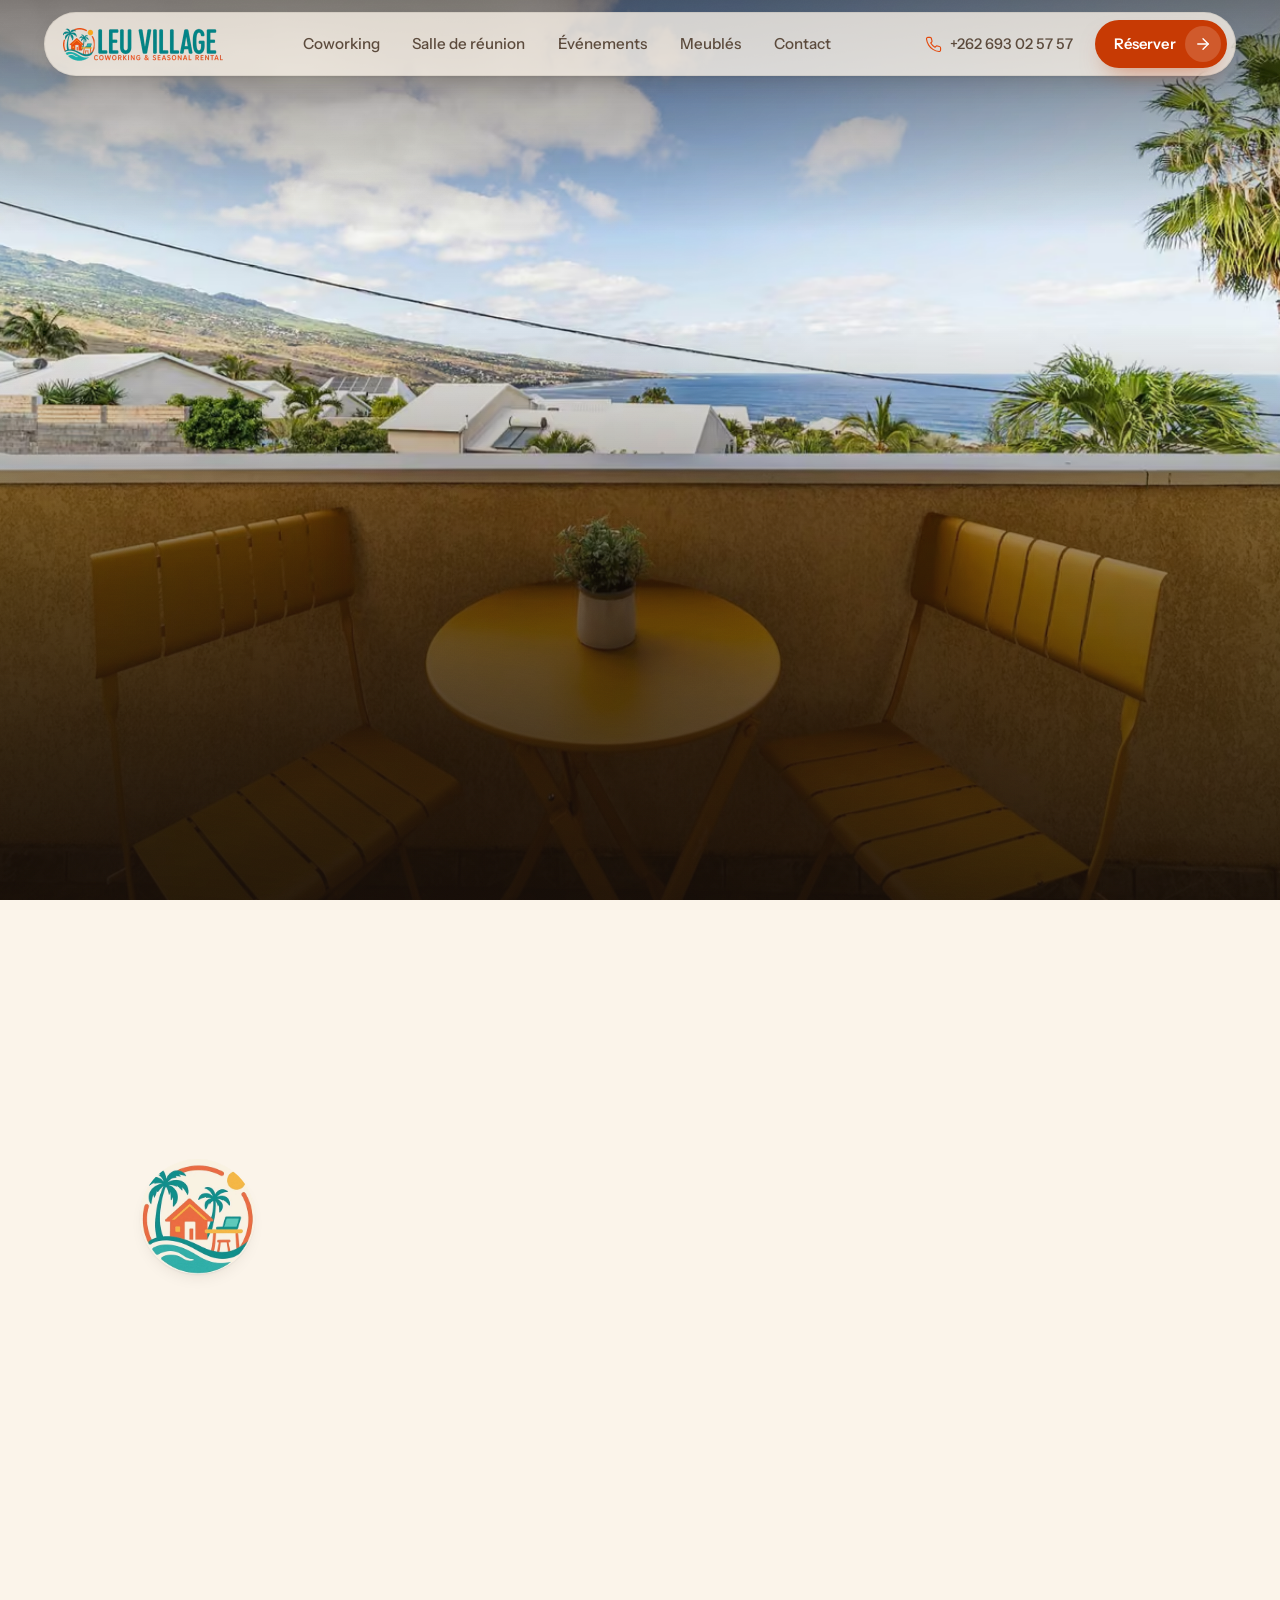
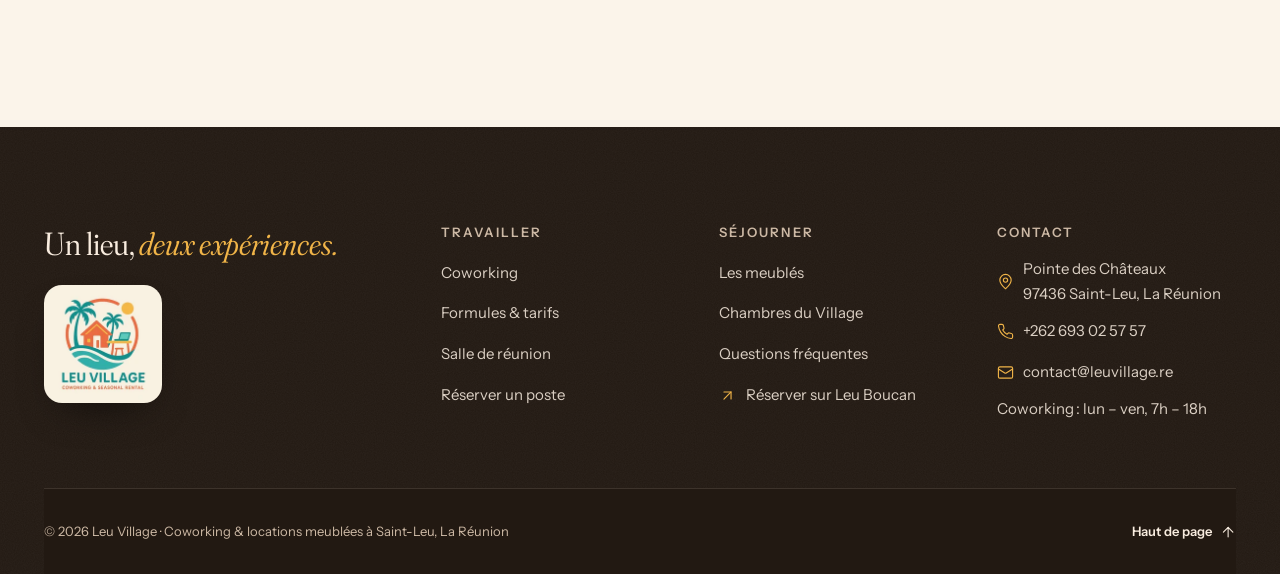
==== commit 9feb49aa: "Accueil : le défilement déclenche l'animation, durée fixe - Le premier geste (molette, doigt, clavie" ====
--- a/index.html
+++ b/index.html
@@ -26,8 +26,8 @@
 <link rel="preload" href="assets/fonts/fraunces.woff2" as="font" type="font/woff2" crossorigin>
 <link rel="preload" href="assets/fonts/instrument-sans.woff2" as="font" type="font/woff2" crossorigin>
 <link rel="preload" as="image" type="image/avif" imagesrcset="images/vue-mer-balcon-480.avif 480w, images/vue-mer-balcon-768.avif 768w, images/vue-mer-balcon-1280.avif 1280w, images/vue-mer-balcon-1920.avif 1920w, images/vue-mer-balcon-2560.avif 2560w" imagesizes="100vw" fetchpriority="high">
-<link rel="stylesheet" href="assets/css/main.css?v=f7cc9d755a">
-<script src="assets/js/main.js?v=be29e6a7d6" defer></script>
+<link rel="stylesheet" href="assets/css/main.css?v=a8a9466d13">
+<script src="assets/js/main.js?v=6e4167bb31" defer></script>
 <script type="application/ld+json">{"@context":"https://schema.org","@type":"LocalBusiness","name":"Leu Village","url":"https://harris220.github.io/LeuVillage-Prod/","description":"Espace de coworking de 180 m², salle de réunion, chambres et locations meublées à Saint-Leu et La Saline-les-Bains, La Réunion.","telephone":"+262693025757","email":"contact@leuvillage.re","image":"https://harris220.github.io/LeuVillage-Prod/images/og-leu-village.jpg","address":{"@type":"PostalAddress","streetAddress":"Pointe des Châteaux","postalCode":"97436","addressLocality":"Saint-Leu","addressRegion":"La Réunion","addressCountry":"RE"},"openingHoursSpecification":[{"@type":"OpeningHoursSpecification","dayOfWeek":["Monday","Tuesday","Wednesday","Thursday","Friday"],"opens":"07:00","closes":"18:00"}]}</script>
 </head>
 <body id="top">
--- a/assets/css/main.css
+++ b/assets/css/main.css
@@ -3837,18 +3837,13 @@
 
 /* ---------- Accueil : le hero s'ouvre en deux volets et découvre les deux univers ---------- */
 /* Base (sans JS, « réduire les animations », écran très bas) : le hero, puis les deux panneaux.
-   .scene--pinned est posée par main.js : l'image reste en place pendant que la page défile.
+   .scene--pinned est posée par main.js : hero et panneaux se partagent le même écran.
    Tout ce qui bouge a son propre calque : le navigateur ne repeint rien pendant l'animation. */
-.scene--pinned {
+.scene--pinned .scene__stage {
   position: relative;
-  height: 238vh;
-  background: var(--night);
-}
-.scene--pinned .scene__stage {
-  position: sticky;
-  top: 0;
   height: 100vh;
   overflow: clip;
+  background: var(--night);
 }
 .scene--pinned .hero {
   position: absolute;
@@ -3863,6 +3858,7 @@
 /* Une fois ouvert, le hero laisse la place aux volets : seule la phrase reste */
 .scene--pinned.is-open .hero {
   background: transparent;
+  pointer-events: none;
 }
 .scene--pinned.is-open .hero__media {
   visibility: hidden;
@@ -3880,14 +3876,32 @@
 .scene--pinned .hero__meta {
   will-change: opacity, transform;
 }
-.scene--pinned.is-past-intro .hero {
-  pointer-events: none;
-}
-.scene--pinned.is-past-intro .hero__content > .chip,
-.scene--pinned.is-past-intro .hero__lead,
-.scene--pinned.is-past-intro .hero__actions,
-.scene--pinned.is-past-intro .hero__meta {
+.scene--pinned.is-landed .hero__content > .chip,
+.scene--pinned.is-landed .hero__lead,
+.scene--pinned.is-landed .hero__actions,
+.scene--pinned.is-landed .hero__meta {
   visibility: hidden;
+}
+/* Téléphones peu hauts : le hero tient entier à l'écran, puisque le premier geste lance l'animation */
+@media (max-width: 699px) and (max-height: 720px) {
+  .scene--pinned .hero__inner {
+    padding-top: calc(var(--header-top) + var(--header-h) + 1.1rem);
+  }
+  .scene--pinned .hero__content > .chip {
+    margin-bottom: 1rem;
+  }
+  .scene--pinned .hero__lead {
+    margin-top: 0.9rem;
+    font-size: 1rem;
+    line-height: 1.45;
+  }
+  .scene--pinned .hero__actions {
+    margin-top: 1rem;
+  }
+  .scene--pinned .hero__meta {
+    margin-top: 1rem;
+    padding-top: 0.7rem;
+  }
 }
 /* La phrase voyage jusqu'aux panneaux, puis leurs titres prennent le relais */
 .scene--pinned .hero__title {
@@ -3901,11 +3915,8 @@
   opacity: 0;
 }
 
-/* Le menu reste visible pendant la scène ; sans flou derrière lui tant que l'image bouge */
-html.in-scene .site-header.is-hidden .site-header__bar {
-  transform: none;
-}
-html.in-scene.scene-open .site-header__bar {
+/* Pas de flou derrière le menu tant que l'image bouge */
+html.scene-moving .site-header__bar {
   background: rgb(251 244 234 / 0.95);
   -webkit-backdrop-filter: none;
   backdrop-filter: none;
